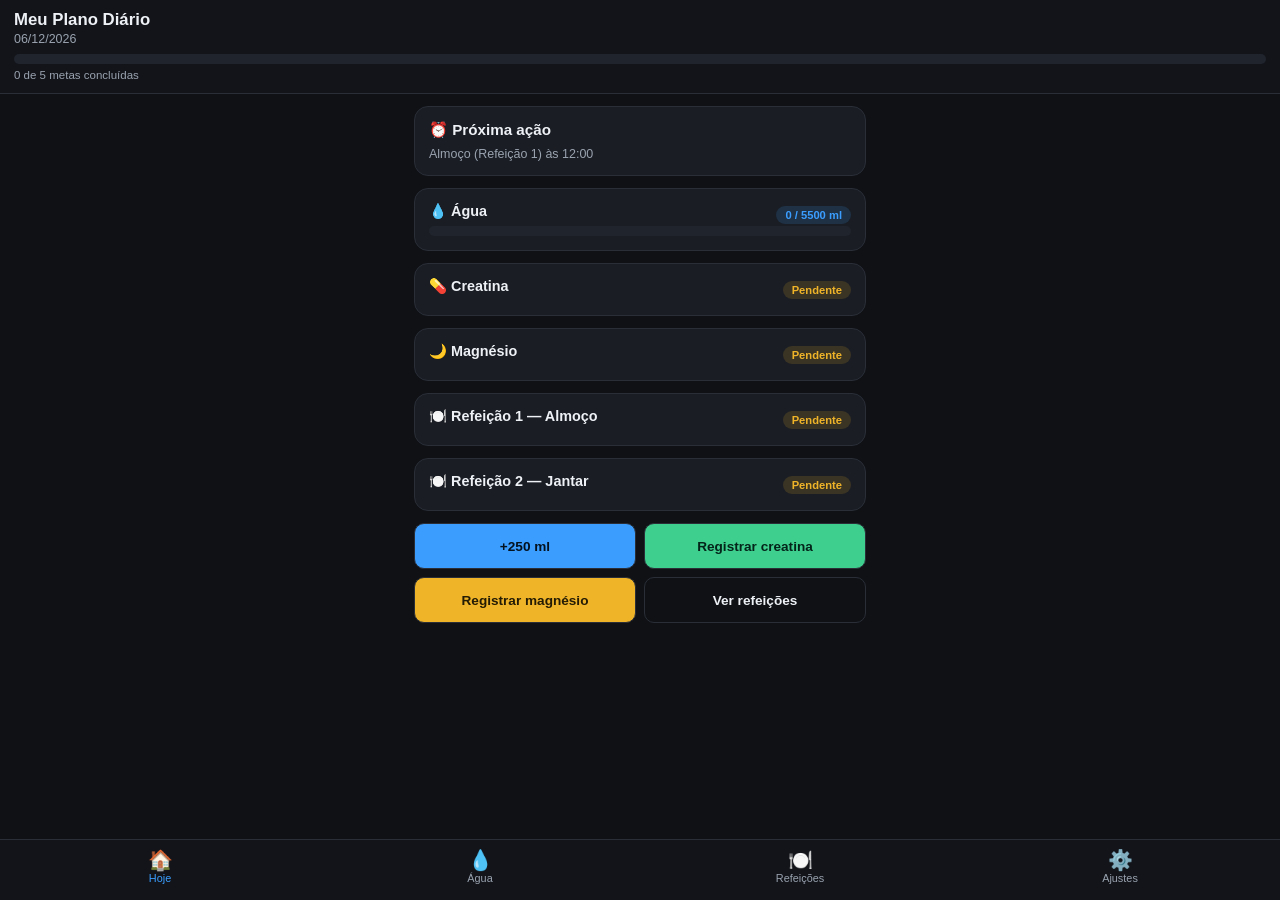
==== index.html @ 0370a701 "Rename file (1).html to index.html" ====
<!DOCTYPE html>
<html lang="pt-BR">
<head>
<meta charset="UTF-8">
<meta name="viewport" content="width=device-width, initial-scale=1.0, maximum-scale=1.0, user-scalable=no">
<title>Meu Plano Diário</title>
<style>
  :root{
    --bg:#0f1115;
    --card:#1a1d24;
    --card2:#20242c;
    --text:#eef1f5;
    --muted:#9aa3af;
    --blue:#3b9eff;
    --green:#3ecf8e;
    --yellow:#f0b429;
    --red:#ef5350;
    --border:#2a2e37;
    --radius:14px;
  }
  *{box-sizing:border-box;}
  html,body{margin:0;padding:0;}
  body{
    background:var(--bg);
    color:var(--text);
    font-family:-apple-system,BlinkMacSystemFont,"Segoe UI",Roboto,Helvetica,Arial,sans-serif;
    overflow-x:hidden;
    -webkit-tap-highlight-color:transparent;
    padding-bottom:78px;
  }
  header{
    position:sticky;top:0;z-index:50;
    background:#12141a;
    border-bottom:1px solid var(--border);
    padding:10px 14px 12px;
  }
  header h1{font-size:1.05rem;margin:0 0 2px;}
  header .sub{font-size:.78rem;color:var(--muted);display:flex;justify-content:space-between;margin-bottom:8px;}
  .progress-wrap{background:var(--card2);border-radius:20px;height:10px;overflow:hidden;}
  .progress-bar{height:100%;background:linear-gradient(90deg,var(--blue),var(--green));width:0%;transition:width .3s ease;}
  header .progress-text{font-size:.72rem;color:var(--muted);margin-top:5px;}

  main{padding:12px 14px 10px;max-width:480px;margin:0 auto;}
  .view{display:none;animation:fadeIn .25s ease;}
  .view.active{display:block;}
  @keyframes fadeIn{from{opacity:0;transform:translateY(4px);}to{opacity:1;transform:translateY(0);}}

  .card{
    background:var(--card);
    border:1px solid var(--border);
    border-radius:var(--radius);
    padding:14px;
    margin-bottom:12px;
  }
  .card h2{margin:0 0 8px;font-size:.95rem;}
  .card h3{margin:0 0 6px;font-size:.9rem;}
  .row{display:flex;align-items:center;justify-content:space-between;gap:8px;}
  .muted{color:var(--muted);font-size:.78rem;}
  .badge{
    font-size:.7rem;padding:3px 9px;border-radius:20px;font-weight:600;white-space:nowrap;
  }
  .badge.pending{background:rgba(240,180,41,.15);color:var(--yellow);}
  .badge.done{background:rgba(62,207,142,.15);color:var(--green);}
  .badge.blue{background:rgba(59,158,255,.15);color:var(--blue);}

  button{
    font-family:inherit;
    border:none;
    cursor:pointer;
    color:var(--text);
  }
  .btn{
    background:var(--card2);
    border:1px solid var(--border);
    border-radius:10px;
    padding:12px 10px;
    font-size:.85rem;
    min-height:46px;
    font-weight:600;
    transition:transform .1s ease, background .15s ease;
  }
  .btn:active{transform:scale(.96);}
  .btn.primary{background:var(--blue);color:#04121f;}
  .btn.green{background:var(--green);color:#04241a;}
  .btn.yellow{background:var(--yellow);color:#241c04;}
  .btn.red{background:var(--red);color:#240404;}
  .btn.ghost{background:transparent;border:1px solid var(--border);}
  .btn.block{width:100%;}
  .grid2{display:grid;grid-template-columns:1fr 1fr;gap:8px;}
  .grid4{display:grid;grid-template-columns:1fr 1fr;gap:8px;}

  .shortcuts{display:grid;grid-template-columns:1fr 1fr;gap:8px;margin-top:6px;}

  .water-visual{
    display:flex;flex-direction:column;align-items:center;margin:6px 0 14px;
  }
  .ring{
    width:150px;height:150px;border-radius:50%;
    background:conic-gradient(var(--blue) 0deg, var(--card2) 0deg);
    display:flex;align-items:center;justify-content:center;
    position:relative;transition:background 0.3s;
  }
  .ring::before{
    content:"";position:absolute;width:118px;height:118px;border-radius:50%;background:var(--card);
  }
  .ring-text{position:relative;text-align:center;z-index:2;}
  .ring-text .big{font-size:1.3rem;font-weight:700;}
  .ring-text .small{font-size:.72rem;color:var(--muted);}

  .hist-item{
    display:flex;justify-content:space-between;padding:8px 0;border-bottom:1px solid var(--border);font-size:.85rem;
  }
  .hist-item:last-child{border-bottom:none;}

  input[type=number], input[type=time]{
    background:var(--card2);
    border:1px solid var(--border);
    color:var(--text);
    border-radius:8px;
    padding:9px 10px;
    font-size:.9rem;
    width:100%;
  }
  label.field{display:block;font-size:.78rem;color:var(--muted);margin:10px 0 4px;}
  .switch{
    position:relative;width:46px;height:26px;background:var(--card2);border-radius:20px;border:1px solid var(--border);flex-shrink:0;
  }
  .switch input{opacity:0;width:100%;height:100%;position:absolute;margin:0;cursor:pointer;}
  .switch .knob{
    position:absolute;top:2px;left:2px;width:20px;height:20px;border-radius:50%;background:var(--muted);transition:.2s;
  }
  .switch input:checked + .knob{transform:translateX(20px);background:var(--green);}

  details.meal{border-top:1px solid var(--border);padding-top:10px;margin-top:10px;}
  details.meal summary{list-style:none;cursor:pointer;font-weight:600;font-size:.85rem;}
  details.meal summary::-webkit-details-marker{display:none;}
  .opt{
    background:var(--card2);border:1px solid var(--border);border-radius:10px;padding:10px;margin-top:8px;font-size:.8rem;
  }
  .opt ul{margin:6px 0 0;padding-left:18px;}
  .opt li{margin-bottom:3px;}
  .opt-tabs{display:flex;gap:8px;margin-top:8px;}
  .opt-tab{
    flex:1;text-align:center;padding:8px;border-radius:8px;background:var(--card2);border:1px solid var(--border);font-size:.8rem;font-weight:600;
  }
  .opt-tab.active{background:var(--blue);color:#04121f;border-color:var(--blue);}

  nav.bottom{
    position:fixed;bottom:0;left:0;right:0;
    background:#12141a;border-top:1px solid var(--border);
    display:flex;z-index:60;
    padding-bottom:env(safe-area-inset-bottom);
  }
  nav.bottom button{
    flex:1;background:none;display:flex;flex-direction:column;align-items:center;
    gap:2px;padding:10px 0 8px;font-size:.68rem;color:var(--muted);min-height:60px;
  }
  nav.bottom button.active{color:var(--blue);}
  nav.bottom .ic{font-size:1.25rem;line-height:1;}

  .modal-overlay{
    position:fixed;inset:0;background:rgba(0,0,0,.6);display:none;align-items:center;justify-content:center;z-index:100;padding:20px;
  }
  .modal-overlay.show{display:flex;}
  .modal{
    background:var(--card);border:1px solid var(--border);border-radius:14px;padding:18px;width:100%;max-width:340px;
  }
  .modal h3{margin-top:0;}
  .modal .actions{display:flex;gap:8px;margin-top:14px;}
  .modal .actions button{flex:1;}

  .toast{
    position:fixed;bottom:88px;left:14px;right:14px;
    background:var(--green);color:#04241a;
    padding:12px 14px;border-radius:10px;font-size:.85rem;font-weight:600;
    z-index:200;transform:translateY(20px);opacity:0;transition:.25s ease;
    pointer-events:none;
  }
  .toast.show{transform:translateY(0);opacity:1;}
  .toast.alert{background:var(--yellow);color:#241c04;}

  .footnote{font-size:.7rem;color:var(--muted);margin-top:10px;line-height:1.4;}
  .meta-grid{display:grid;grid-template-columns:1fr 1fr;gap:8px;font-size:.8rem;}
  .meta-box{background:var(--card2);border-radius:10px;padding:8px;text-align:center;}
  .meta-box .v{font-weight:700;font-size:1rem;}
  .meta-box .l{color:var(--muted);font-size:.68rem;}

  .status-line{display:flex;align-items:center;gap:6px;font-size:.78rem;color:var(--muted);margin-top:4px;}
  .dot{width:8px;height:8px;border-radius:50%;background:var(--muted);}
  .dot.ok{background:var(--green);}
  .dot.no{background:var(--red);}
  .dot.warn{background:var(--yellow);}
</style>
</head>
<body>

<header>
  <h1>Meu Plano Diário</h1>
  <div class="sub"><span id="dateLabel">--/--/----</span><span id="miniStatus"></span></div>
  <div class="progress-wrap"><div class="progress-bar" id="dayProgressBar"></div></div>
  <div class="progress-text" id="dayProgressText">0 de 5 metas concluídas</div>
</header>

<main>

  <!-- HOJE -->
  <section class="view active" id="view-hoje">
    <div class="card">
      <h2>⏰ Próxima ação</h2>
      <div id="nextAction" class="muted">Calculando...</div>
    </div>

    <div class="card">
      <div class="row"><h3>💧 Água</h3><span class="badge blue" id="hojeWaterBadge">0 / 5500 ml</span></div>
      <div class="progress-wrap"><div class="progress-bar" id="hojeWaterBar" style="background:var(--blue);"></div></div>
    </div>

    <div class="card">
      <div class="row"><h3>💊 Creatina</h3><span class="badge pending" id="hojeCreatinaBadge">Pendente</span></div>
    </div>

    <div class="card">
      <div class="row"><h3>🌙 Magnésio</h3><span class="badge pending" id="hojeMagnesioBadge">Pendente</span></div>
    </div>

    <div class="card">
      <div class="row"><h3>🍽️ Refeição 1 — Almoço</h3><span class="badge pending" id="hojeR1Badge">Pendente</span></div>
    </div>
    <div class="card">
      <div class="row"><h3>🍽️ Refeição 2 — Jantar</h3><span class="badge pending" id="hojeR2Badge">Pendente</span></div>
    </div>

    <div class="shortcuts">
      <button class="btn primary" onclick="addWater(250);toast('+250 ml registrado')">+250 ml</button>
      <button class="btn green" onclick="markCreatina()">Registrar creatina</button>
      <button class="btn yellow" onclick="markMagnesio()">Registrar magnésio</button>
      <button class="btn ghost" onclick="goTo('refeicoes')">Ver refeições</button>
    </div>
  </section>

  <!-- AGUA -->
  <section class="view" id="view-agua">
    <div class="card">
      <h2>💧 Hidratação</h2>
      <p class="muted" style="margin:2px 0 10px;">Meta configurada: 5 a 6 litros por dia</p>
      <div class="water-visual">
        <div class="ring" id="waterRing">
          <div class="ring-text">
            <div class="big" id="waterBig">0 ml</div>
            <div class="small" id="waterSmall">de 5500 ml</div>
          </div>
        </div>
      </div>
      <div class="meta-grid">
        <div class="meta-box"><div class="v" id="waterConsumed">0 L</div><div class="l">Consumido</div></div>
        <div class="meta-box"><div class="v" id="waterGoal">5,5 L</div><div class="l">Meta</div></div>
        <div class="meta-box"><div class="v" id="waterLeft">5,5 L</div><div class="l">Restante</div></div>
        <div class="meta-box"><div class="v" id="waterPct">0%</div><div class="l">Concluído</div></div>
      </div>
      <div id="waterMsg" class="footnote" style="color:var(--green);display:none;">🎉 Meta diária atingida! Continue se hidratando com equilíbrio, sem necessidade de exceder a meta.</div>
    </div>

    <div class="card">
      <h3>Adicionar</h3>
      <div class="grid4">
        <button class="btn primary" onclick="addWater(250)">+250 ml</button>
        <button class="btn primary" onclick="addWater(500)">+500 ml</button>
        <button class="btn primary" onclick="addWater(750)">+750 ml</button>
        <button class="btn ghost" onclick="openCustomWater()">Personalizado</button>
      </div>
      <button class="btn ghost block" style="margin-top:8px;" onclick="undoWater()">↩️ Desfazer último registro</button>
    </div>

    <div class="card">
      <div class="row"><h3>Histórico de hoje</h3><button class="btn red" style="padding:8px 10px;font-size:.75rem;" onclick="clearWaterHistory()">Apagar histórico</button></div>
      <div id="waterHistory"><p class="muted">Nenhum registro ainda.</p></div>
    </div>

    <div class="card">
      <h3>🔔 Lembretes de água</h3>
      <div class="row" style="margin-bottom:10px;">
        <span>Ativar lembretes</span>
        <label class="switch"><input type="checkbox" id="waterRemindEnabled"><span class="knob"></span></label>
      </div>
      <label class="field">Intervalo (minutos)</label>
      <input type="number" id="waterInterval" min="10" max="240" value="60">
      <div class="grid2">
        <div><label class="field">Início</label><input type="time" id="waterStart" value="05:00"></div>
        <div><label class="field">Término</label><input type="time" id="waterEnd" value="22:00"></div>
      </div>
      <button class="btn ghost block" style="margin-top:10px;" onclick="saveSettings();toast('Configurações salvas')">Salvar</button>
      <p class="muted" style="margin-top:10px;font-size:.75rem;">Lembretes funcionam apenas enquanto o app estiver aberto no navegador. Fechar o app pode interromper os avisos.</p>
      <div id="notifStatusLine" class="status-line"><span class="dot" id="notifDot"></span><span id="notifText">Verificando suporte...</span></div>
      <button class="btn primary block" style="margin-top:8px;" onclick="requestNotifPermission()">Ativar notificações do navegador</button>
    </div>

    <p class="footnote">A necessidade de água varia conforme clima, saúde, alimentação e orientação profissional. Ajuste a meta se necessário.</p>
  </section>

  <!-- REFEICOES -->
  <section class="view" id="view-refeicoes">
    <div class="card">
      <h2>🎯 Metas diárias</h2>
      <div class="meta-grid">
        <div class="meta-box"><div class="v">2300</div><div class="l">kcal</div></div>
        <div class="meta-box"><div class="v">190 g</div><div class="l">Proteína</div></div>
        <div class="meta-box"><div class="v">80 g</div><div class="l">Gordura</div></div>
        <div class="meta-box"><div class="v">205 g</div><div class="l">Carboidrato</div></div>
      </div>
    </div>

    <div class="card">
      <div class="row"><h2 style="margin:0;">🍽️ Refeição 1 — Almoço</h2><span class="badge pending" id="r1Badge">Pendente</span></div>
      <p class="muted" style="margin:4px 0 0;">Horário recomendado: 12:00</p>
      <div class="opt-tabs">
        <div class="opt-tab" id="r1TabA" onclick="setMealOption('r1','A')">Opção A</div>
        <div class="opt-tab" id="r1TabB" onclick="setMealOption('r1','B')">Opção B</div>
      </div>
      <div class="opt" id="r1OptA">
        <strong>Cortes magros</strong>
        <ul>
          <li>300 g de lombo suíno grelhado ou patinho moído</li>
          <li>250 g de arroz branco cozido</li>
          <li>150 g de feijão</li>
          <li>300 g de vegetais fibrosos: brócolis, cenoura ou abobrinha</li>
          <li>1 colher de sopa de azeite</li>
        </ul>
      </div>
      <div class="opt" id="r1OptB" style="display:none;">
        <strong>Cortes de churrasco</strong>
        <ul>
          <li>250 g de contrafilé ou ponta de peito</li>
          <li>Remover a gordura visível no prato</li>
          <li>100 g de arroz branco</li>
          <li>Salada de folhas verdes à vontade, temperada com vinagre ou limão</li>
        </ul>
      </div>
      <button class="btn green block" style="margin-top:10px;" id="r1Btn" onclick="toggleMeal('r1')">Marcar como realizada</button>
      <div class="muted" id="r1Time" style="margin-top:6px;"></div>
    </div>

    <div class="card">
      <div class="row"><h2 style="margin:0;">🍽️ Refeição 2 — Jantar</h2><span class="badge pending" id="r2Badge">Pendente</span></div>
      <p class="muted" style="margin:4px 0 0;">Horário recomendado: 19:30</p>
      <div class="opt-tabs">
        <div class="opt-tab" id="r2TabA" onclick="setMealOption('r2','A')">Opção A</div>
        <div class="opt-tab" id="r2TabB" onclick="setMealOption('r2','B')">Opção B</div>
      </div>
      <div class="opt" id="r2OptA">
        <strong>Foco em volume</strong>
        <ul>
          <li>250 g de peito de frango desfiado ou coxão mole</li>
          <li>300 g de batata inglesa assada ou purê</li>
          <li>Salada completa</li>
          <li>1 fruta cítrica: laranja ou abacaxi</li>
        </ul>
      </div>
      <div class="opt" id="r2OptB" style="display:none;">
        <strong>Ovos e pão</strong>
        <ul>
          <li>Omelete com 4 ovos inteiros e 4 claras</li>
          <li>Recheio de espinafre e tomate</li>
          <li>3 fatias de pão de forma integral</li>
          <li>1 porção de mamão</li>
        </ul>
      </div>
      <button class="btn green block" style="margin-top:10px;" id="r2Btn" onclick="toggleMeal('r2')">Marcar como realizada</button>
      <div class="muted" id="r2Time" style="margin-top:6px;"></div>
    </div>

    <div class="card">
      <h2>💊 Suplementação</h2>
      <div class="row" style="margin-bottom:8px;">
        <div><strong>Creatina monohidratada</strong><div class="muted">5 g todos os dias, misturada em água</div></div>
      </div>
      <div class="row">
        <span class="badge pending" id="creatinaBadge2">Pendente</span>
        <button class="btn green" style="padding:9px 12px;" onclick="markCreatina()">Marcar</button>
      </div>
      <div class="muted" id="creatinaTime2" style="margin-top:4px;"></div>
      <hr style="border-color:var(--border);margin:14px 0;">
      <div class="row" style="margin-bottom:8px;">
        <div><strong>Magnésio</strong><div class="muted">Dose habitual antes de dormir</div></div>
      </div>
      <div class="row">
        <span class="badge pending" id="magnesioBadge2">Pendente</span>
        <button class="btn yellow" style="padding:9px 12px;" onclick="markMagnesio()">Marcar</button>
      </div>
      <div class="muted" id="magnesioTime2" style="margin-top:4px;"></div>
    </div>
  </section>

  <!-- AJUSTES -->
  <section class="view" id="view-ajustes">
    <div class="card">
      <h2>⚙️ Metas e horários</h2>
      <label class="field">Meta diária de água (ml)</label>
      <input type="number" id="cfgWaterGoal" value="5500" step="50">

      <label class="field">Intervalo lembretes de água (min)</label>
      <input type="number" id="cfgWaterInterval" value="60">

      <div class="grid2">
        <div><label class="field">Início lembretes</label><input type="time" id="cfgWaterStart" value="05:00"></div>
        <div><label class="field">Término lembretes</label><input type="time" id="cfgWaterEnd" value="22:00"></div>
      </div>

      <label class="field">Horário da creatina</label>
      <input type="time" id="cfgCreatinaTime" value="12:00">

      <label class="field">Horário do magnésio</label>
      <input type="time" id="cfgMagnesioTime" value="21:30">
    </div>

    <div class="card">
      <h2>🔔 Ativar lembretes</h2>
      <div class="row" style="margin-bottom:10px;"><span>Água</span><label class="switch"><input type="checkbox" id="cfgWaterEnabled"><span class="knob"></span></label></div>
      <div class="row" style="margin-bottom:10px;"><span>Creatina</span><label class="switch"><input type="checkbox" id="cfgCreatinaEnabled"><span class="knob"></span></label></div>
      <div class="row"><span>Magnésio</span><label class="switch"><input type="checkbox" id="cfgMagnesioEnabled"><span class="knob"></span></label></div>
      <button class="btn primary block" style="margin-top:12px;" onclick="saveSettings();toast('Configurações salvas')">Salvar configurações</button>
    </div>

    <div class="card">
      <h2>🔔 Notificações do navegador</h2>
      <div class="status-line"><span class="dot" id="notifDot2"></span><span id="notifText2">Verificando suporte...</span></div>
      <button class="btn primary block" style="margin-top:10px;" onclick="requestNotifPermission()">Solicitar permissão</button>
    </div>

    <div class="card">
      <h2>🧹 Dados</h2>
      <button class="btn red block" onclick="clearDayData()">Limpar dados do dia</button>
      <button class="btn ghost block" style="margin-top:8px;" onclick="restoreDefaults()">Restaurar configurações padrão</button>
    </div>

    <div class="card">
      <h2>ℹ️ Como os lembretes funcionam</h2>
      <p class="muted" style="font-size:.78rem;line-height:1.5;">
        Os lembretes são verificados enquanto este app está aberto na tela do navegador. Eles usam alertas visuais dentro do app e, se você permitir, notificações do sistema.
        Navegadores móveis costumam pausar ou impedir esse funcionamento quando o app está em segundo plano, a tela está bloqueada ou o navegador é fechado. Não há garantia de lembretes com o app fechado — trate-os como um apoio, não como única fonte de aviso.
      </p>
    </div>
  </section>

</main>

<nav class="bottom">
  <button class="active" data-view="hoje" onclick="goTo('hoje')"><span class="ic">🏠</span>Hoje</button>
  <button data-view="agua" onclick="goTo('agua')"><span class="ic">💧</span>Água</button>
  <button data-view="refeicoes" onclick="goTo('refeicoes')"><span class="ic">🍽️</span>Refeições</button>
  <button data-view="ajustes" onclick="goTo('ajustes')"><span class="ic">⚙️</span>Ajustes</button>
</nav>

<div class="modal-overlay" id="customWaterModal">
  <div class="modal">
    <h3>Quantidade personalizada</h3>
    <label class="field">Quantidade em ml</label>
    <input type="number" id="customWaterInput" min="1" placeholder="Ex: 300">
    <div class="actions">
      <button class="btn ghost" onclick="closeModal('customWaterModal')">Cancelar</button>
      <button class="btn primary" onclick="confirmCustomWater()">Adicionar</button>
    </div>
  </div>
</div>

<div class="toast" id="toast"></div>

<script>
/* ===================== ESTADO ===================== */
const DEFAULT_SETTINGS = {
  waterGoal: 5500,
  waterInterval: 60,
  waterStart: "05:00",
  waterEnd: "22:00",
  waterEnabled: false,
  creatinaTime: "12:00",
  creatinaEnabled: false,
  magnesioTime: "21:30",
  magnesioEnabled: false
};

let settings = loadJSON('settings', DEFAULT_SETTINGS);
let data = loadJSON('dailyData', freshDailyData());
let notifSentToday = loadJSON('notifSent', {});

function freshDailyData(){
  return {
    date: todayStr(),
    water: 0,
    waterHistory: [],
    creatina: {done:false, time:null},
    magnesio: {done:false, time:null},
    r1: {option:'A', done:false, time:null},
    r2: {option:'A', done:false, time:null}
  };
}

function loadJSON(key, fallback){
  try{
    const raw = localStorage.getItem(key);
    if(!raw) return JSON.parse(JSON.stringify(fallback));
    return Object.assign(JSON.parse(JSON.stringify(fallback)), JSON.parse(raw));
  }catch(e){ return JSON.parse(JSON.stringify(fallback)); }
}
function save(key, obj){ localStorage.setItem(key, JSON.stringify(obj)); }
function saveAll(){ save('dailyData', data); save('settings', settings); save('notifSent', notifSentToday); }

function todayStr(){
  const d = new Date();
  return d.getFullYear()+"-"+pad(d.getMonth()+1)+"-"+pad(d.getDate());
}
function pad(n){ return n.toString().padStart(2,'0'); }
function formatDateBR(d){ return pad(d.getDate())+"/"+pad(d.getMonth()+1)+"/"+d.getFullYear(); }
function formatTimeBR(d){ return pad(d.getHours())+":"+pad(d.getMinutes()); }

/* checa mudança de dia */
function checkDayChange(){
  if(data.date !== todayStr()){
    data = freshDailyData();
    notifSentToday = {};
    saveAll();
  }
}
checkDayChange();

/* ===================== NAVEGAÇÃO ===================== */
function goTo(view){
  document.querySelectorAll('.view').forEach(v=>v.classList.remove('active'));
  document.getElementById('view-'+view).classList.add('active');
  document.querySelectorAll('nav.bottom button').forEach(b=>{
    b.classList.toggle('active', b.dataset.view===view);
  });
  window.scrollTo(0,0);
}

/* ===================== TOAST ===================== */
let toastTimer;
function toast(msg, isAlert){
  const t = document.getElementById('toast');
  t.textContent = msg;
  t.classList.toggle('alert', !!isAlert);
  t.classList.add('show');
  clearTimeout(toastTimer);
  toastTimer = setTimeout(()=>t.classList.remove('show'), 3200);
}

/* ===================== ÁGUA ===================== */
function addWater(ml){
  checkDayChange();
  data.water += ml;
  data.waterHistory.push({time: formatTimeBR(new Date()), amount: ml});
  saveAll();
  renderAll();
  if(data.water >= settings.waterGoal && (data.water - ml) < settings.waterGoal){
    toast('🎉 Meta diária de água atingida!');
  }
}
function undoWater(){
  if(data.waterHistory.length===0){ toast('Nenhum registro para desfazer', true); return; }
  const last = data.waterHistory.pop();
  data.water = Math.max(0, data.water - last.amount);
  saveAll();
  renderAll();
  toast('Último registro desfeito');
}
function clearWaterHistory(){
  if(!confirm('Apagar todo o histórico de água de hoje? A quantidade total também será zerada.')) return;
  data.water = 0;
  data.waterHistory = [];
  saveAll();
  renderAll();
  toast('Histórico de água apagado');
}
function openCustomWater(){
  document.getElementById('customWaterInput').value='';
  document.getElementById('customWaterModal').classList.add('show');
}
function closeModal(id){ document.getElementById(id).classList.remove('show'); }
function confirmCustomWater(){
  const v = parseInt(document.getElementById('customWaterInput').value);
  if(!v || v<=0){ toast('Informe uma quantidade válida', true); return; }
  addWater(v);
  closeModal('customWaterModal');
  toast(`+${v} ml registrado`);
}

/* ===================== SUPLEMENTOS ===================== */
function markCreatina(){
  checkDayChange();
  data.creatina.done = !data.creatina.done;
  data.creatina.time = data.creatina.done ? formatTimeBR(new Date()) : null;
  saveAll(); renderAll();
  toast(data.creatina.done ? 'Creatina registrada ✅' : 'Creatina desmarcada');
}
function markMagnesio(){
  checkDayChange();
  data.magnesio.done = !data.magnesio.done;
  data.magnesio.time = data.magnesio.done ? formatTimeBR(new Date()) : null;
  saveAll(); renderAll();
  toast(data.magnesio.done ? 'Magnésio registrado ✅' : 'Magnésio desmarcado');
}

/* ===================== REFEIÇÕES ===================== */
function setMealOption(key, opt){
  data[key].option = opt;
  saveAll(); renderAll();
}
function toggleMeal(key){
  data[key].done = !data[key].done;
  data[key].time = data[key].done ? formatTimeBR(new Date()) : null;
  saveAll(); renderAll();
  toast(data[key].done ? 'Refeição marcada como realizada' : 'Marcação desfeita');
}

/* ===================== RENDER ===================== */
function renderAll(){
  checkDayChange();
  const now = new Date();
  document.getElementById('dateLabel').textContent = formatDateBR(now);

  // progresso do dia
  let goals = 0, total = 5;
  if(data.water >= settings.waterGoal) goals++;
  if(data.creatina.done) goals++;
  if(data.magnesio.done) goals++;
  if(data.r1.done) goals++;
  if(data.r2.done) goals++;
  document.getElementById('dayProgressBar').style.width = (goals/total*100)+'%';
  document.getElementById('dayProgressText').textContent = `${goals} de ${total} metas concluídas`;

  // AGUA
  const pct = Math.min(100, Math.round((data.water/settings.waterGoal)*100));
  document.getElementById('waterRing').style.background = `conic-gradient(var(--blue) ${pct*3.6}deg, var(--card2) 0deg)`;
  document.getElementById('waterBig').textContent = data.water+' ml';
  document.getElementById('waterSmall').textContent = 'de '+settings.waterGoal+' ml';
  document.getElementById('waterConsumed').textContent = (data.water/1000).toLocaleString('pt-BR',{minimumFractionDigits:1,maximumFractionDigits:1})+' L';
  document.getElementById('waterGoal').textContent = (settings.waterGoal/1000).toLocaleString('pt-BR',{minimumFractionDigits:1,maximumFractionDigits:1})+' L';
  const left = Math.max(0, settings.waterGoal-data.water);
  document.getElementById('waterLeft').textContent = (left/1000).toLocaleString('pt-BR',{minimumFractionDigits:1,maximumFractionDigits:1})+' L';
  document.getElementById('waterPct').textContent = pct+'%';
  document.getElementById('waterMsg').style.display = data.water>=settings.waterGoal ? 'block':'none';

  document.getElementById('hojeWaterBadge').textContent = data.water+' / '+settings.waterGoal+' ml';
  document.getElementById('hojeWaterBar').style.width = pct+'%';

  // historico
  const histEl = document.getElementById('waterHistory');
  if(data.waterHistory.length===0){
    histEl.innerHTML = '<p class="muted">Nenhum registro ainda.</p>';
  } else {
    histEl.innerHTML = data.waterHistory.slice().reverse().map(h=>
      `<div class="hist-item"><span>${h.time}</span><span>+${h.amount} ml</span></div>`
    ).join('');
  }

  // creatina/magnesio badges
  setBadge('hojeCreatinaBadge', data.creatina.done, 'Tomada', 'Pendente');
  setBadge('creatinaBadge2', data.creatina.done, 'Tomada', 'Pendente');
  document.getElementById('creatinaTime2').textContent = data.creatina.done ? 'Registrada às '+data.creatina.time : '';

  setBadge('hojeMagnesioBadge', data.magnesio.done, 'Tomado', 'Pendente');
  setBadge('magnesioBadge2', data.magnesio.done, 'Tomado', 'Pendente');
  document.getElementById('magnesioTime2').textContent = data.magnesio.done ? 'Registrado às '+data.magnesio.time : '';

  // refeicoes
  setBadge('hojeR1Badge', data.r1.done, 'Realizada', 'Pendente');
  setBadge('r1Badge', data.r1.done, 'Realizada', 'Pendente');
  document.getElementById('r1Btn').textContent = data.r1.done ? 'Desfazer marcação' : 'Marcar como realizada';
  document.getElementById('r1Time').textContent = data.r1.done ? 'Concluída às '+data.r1.time : '';
  document.getElementById('r1TabA').classList.toggle('active', data.r1.option==='A');
  document.getElementById('r1TabB').classList.toggle('active', data.r1.option==='B');
  document.getElementById('r1OptA').style.display = data.r1.option==='A' ? 'block':'none';
  document.getElementById('r1OptB').style.display = data.r1.option==='B' ? 'block':'none';

  setBadge('hojeR2Badge', data.r2.done, 'Realizada', 'Pendente');
  setBadge('r2Badge', data.r2.done, 'Realizada', 'Pendente');
  document.getElementById('r2Btn').textContent = data.r2.done ? 'Desfazer marcação' : 'Marcar como realizada';
  document.getElementById('r2Time').textContent = data.r2.done ? 'Concluída às '+data.r2.time : '';
  document.getElementById('r2TabA').classList.toggle('active', data.r2.option==='A');
  document.getElementById('r2TabB').classList.toggle('active', data.r2.option==='B');
  document.getElementById('r2OptA').style.display = data.r2.option==='A' ? 'block':'none';
  document.getElementById('r2OptB').style.display = data.r2.option==='B' ? 'block':'none';

  // proxima acao
  document.getElementById('nextAction').textContent = computeNextAction();

  // form ajustes/agua
  document.getElementById('waterRemindEnabled').checked = settings.waterEnabled;
  document.getElementById('waterInterval').value = settings.waterInterval;
  document.getElementById('waterStart').value = settings.waterStart;
  document.getElementById('waterEnd').value = settings.waterEnd;

  document.getElementById('cfgWaterGoal').value = settings.waterGoal;
  document.getElementById('cfgWaterInterval').value = settings.waterInterval;
  document.getElementById('cfgWaterStart').value = settings.waterStart;
  document.getElementById('cfgWaterEnd').value = settings.waterEnd;
  document.getElementById('cfgCreatinaTime').value = settings.creatinaTime;
  document.getElementById('cfgMagnesioTime').value = settings.magnesioTime;
  document.getElementById('cfgWaterEnabled').checked = settings.waterEnabled;
  document.getElementById('cfgCreatinaEnabled').checked = settings.creatinaEnabled;
  document.getElementById('cfgMagnesioEnabled').checked = settings.magnesioEnabled;

  renderNotifStatus();
}

function setBadge(id, done, doneText, pendingText){
  const el = document.getElementById(id);
  el.textContent = done ? doneText : pendingText;
  el.className = 'badge ' + (done ? 'done' : 'pending');
}

function computeNextAction(){
  const now = new Date();
  const items = [];
  if(!data.r1.done) items.push({t:'12:00', label:'Almoço (Refeição 1) às 12:00'});
  if(!data.creatina.done) items.push({t:settings.creatinaTime, label:'Tomar creatina às '+settings.creatinaTime});
  if(!data.r2.done) items.push({t:'19:30', label:'Jantar (Refeição 2) às 19:30'});
  if(!data.magnesio.done) items.push({t:settings.magnesioTime, label:'Tomar magnésio às '+settings.magnesioTime});
  if(items.length===0) return '✅ Todas as metas principais concluídas por hoje!';
  const nowMin = now.getHours()*60+now.getMinutes();
  items.forEach(i=>{
    const [h,m] = i.t.split(':').map(Number);
    i.diff = (h*60+m) - nowMin;
  });
  items.sort((a,b)=> Math.abs(a.diff) - Math.abs(b.diff));
  const future = items.filter(i=>i.diff>=0).sort((a,b)=>a.diff-b.diff);
  return future.length ? future[0].label : items.sort((a,b)=>a.diff-b.diff)[0].label;
}

/* ===================== AJUSTES ===================== */
function saveSettings(){
  settings.waterEnabled = document.getElementById('waterRemindEnabled').checked;
  settings.waterInterval = parseInt(document.getElementById('waterInterval').value)||60;
  settings.waterStart = document.getElementById('waterStart').value || "05:00";
  settings.waterEnd = document.getElementById('waterEnd').value || "22:00";

  settings.waterGoal = parseInt(document.getElementById('cfgWaterGoal').value)||5500;
  settings.creatinaTime = document.getElementById('cfgCreatinaTime').value || "12:00";
  settings.magnesioTime = document.getElementById('cfgMagnesioTime').value || "21:30";
  settings.waterEnabled = document.getElementById('cfgWaterEnabled').checked;
  settings.creatinaEnabled = document.getElementById('cfgCreatinaEnabled').checked;
  settings.magnesioEnabled = document.getElementById('cfgMagnesioEnabled').checked;

  saveAll();
  renderAll();
}

function clearDayData(){
  if(!confirm('Isso vai apagar os registros de hoje (água, creatina, magnésio e refeições). Continuar?')) return;
  data = freshDailyData();
  notifSentToday = {};
  saveAll();
  renderAll();
  toast('Dados do dia limpos');
}
function restoreDefaults(){
  if(!confirm('Restaurar todas as configurações para os valores padrão?')) return;
  settings = JSON.parse(JSON.stringify(DEFAULT_SETTINGS));
  saveAll();
  renderAll();
  toast('Configurações padrão restauradas');
}

/* ===================== NOTIFICAÇÕES ===================== */
function notifSupported(){ return 'Notification' in window; }
function requestNotifPermission(){
  if(!notifSupported()){ toast('Notificações não são suportadas neste navegador', true); return; }
  Notification.requestPermission().then(()=>{ renderNotifStatus(); toast('Status de permissão atualizado'); });
}
function renderNotifStatus(){
  let dotClass='warn', text='Lembretes ativos apenas dentro do app';
  if(!notifSupported()){
    dotClass='no'; text='Notificações não suportadas neste navegador';
  } else if(Notification.permission==='granted'){
    dotClass='ok'; text='Notificações permitidas';
  } else if(Notification.permission==='denied'){
    dotClass='no'; text='Notificações bloqueadas';
  } else {
    dotClass='warn'; text='Permissão de notificações não concedida ainda';
  }
  document.getElementById('notifDot').className='dot '+dotClass;
  document.getElementById('notifText').textContent=text;
  document.getElementById('notifDot2').className='dot '+dotClass;
  document.getElementById('notifText2').textContent=text;
}

function fireNotification(title, body){
  if(notifSupported() && Notification.permission==='granted'){
    try{ new Notification(title, {body}); }catch(e){}
  }
  toast(body, true);
}

/* ===================== VERIFICAÇÃO PERIÓDICA DE LEMBRETES ===================== */
function timeToMinutes(t){ const [h,m]=t.split(':').map(Number); return h*60+m; }

function checkReminders(){
  checkDayChange();
  const now = new Date();
  const nowMin = now.getHours()*60+now.getMinutes();
  const key = todayStr()+'_'+now.getHours()+':'+now.getMinutes();

  // agua
  if(settings.waterEnabled){
    const start = timeToMinutes(settings.waterStart);
    const end = timeToMinutes(settings.waterEnd);
    const interval = settings.waterInterval || 60;
    if(nowMin>=start && nowMin<=end){
      if((nowMin-start) % interval === 0){
        const k = 'water_'+key;
        if(!notifSentToday[k]){
          notifSentToday[k]=true;
          fireNotification('Hora da água 💧','Hora de beber água. Registre seu copo no app.');
          save('notifSent', notifSentToday);
        }
      }
    }
  }
  // creatina
  if(settings.creatinaEnabled && !data.creatina.done){
    if(nowMin === timeToMinutes(settings.creatinaTime)){
      const k = 'creatina_'+key;
      if(!notifSentToday[k]){
        notifSentToday[k]=true;
        fireNotification('Creatina 💊','Hora de tomar sua creatina (5 g em água).');
        save('notifSent', notifSentToday);
      }
    }
  }
  // magnesio
  if(settings.magnesioEnabled && !data.magnesio.done){
    if(nowMin === timeToMinutes(settings.magnesioTime)){
      const k = 'magnesio_'+key;
      if(!notifSentToday[k]){
        notifSentToday[k]=true;
        fireNotification('Magnésio 🌙','Hora de tomar magnésio antes de dormir.');
        save('notifSent', notifSentToday);
      }
    }
  }
  renderAll();
}

setInterval(checkReminders, 20000);

/* ===================== INIT ===================== */
renderAll();
renderNotifStatus();
</script>
</body>
</html>
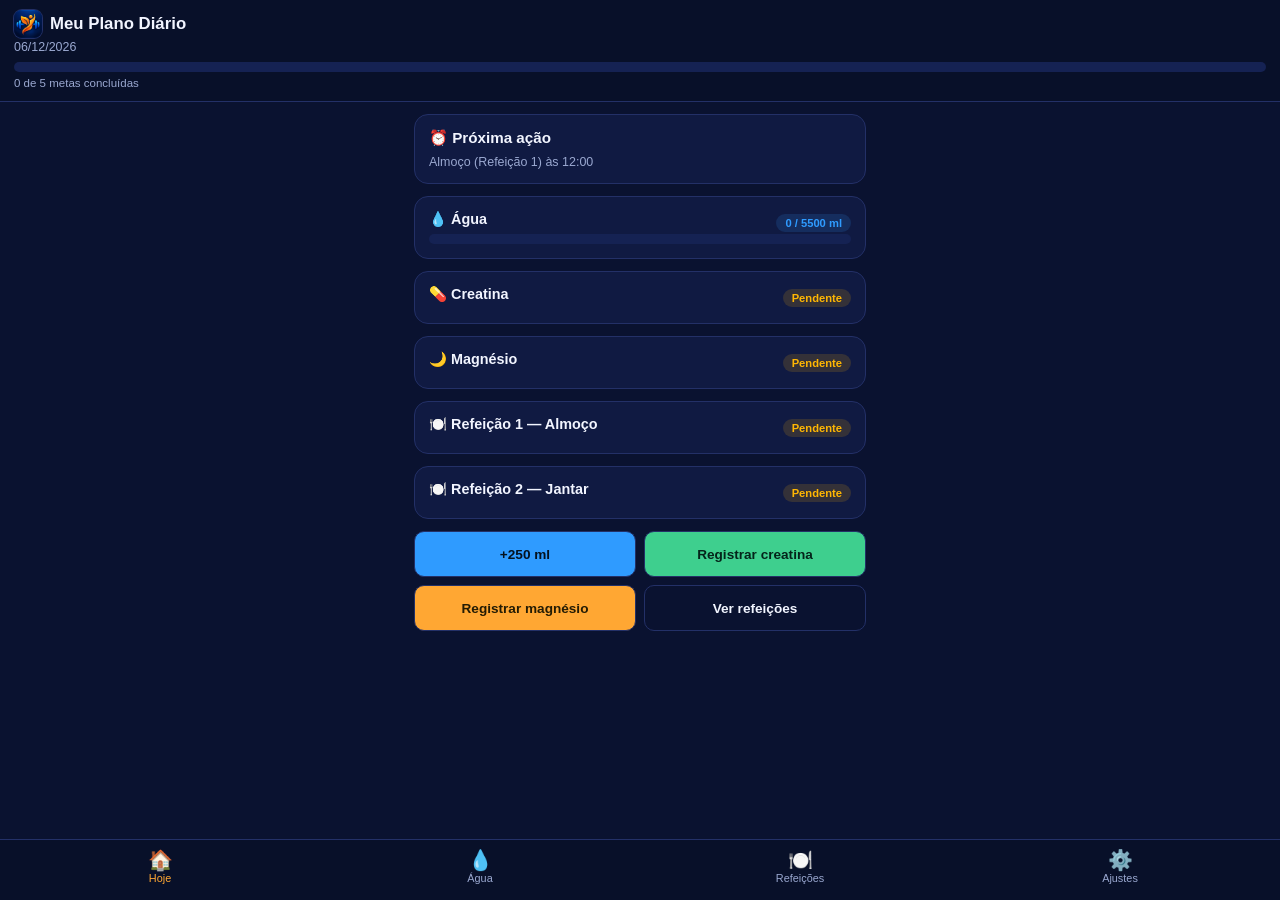
==== commit 8f390240: "Update index.html" ====
--- a/index.html
+++ b/index.html
@@ -6,16 +6,18 @@
 <title>Meu Plano Diário</title>
 <style>
   :root{
-    --bg:#0f1115;
-    --card:#1a1d24;
-    --card2:#20242c;
-    --text:#eef1f5;
-    --muted:#9aa3af;
-    --blue:#3b9eff;
+    --bg:#0a1230;
+    --card:#101a42;
+    --card2:#152253;
+    --text:#f2f5ff;
+    --muted:#9aa8d0;
+    --blue:#2f9bff;
+    --orange:#ffa733;
+    --gold:#ffc857;
     --green:#3ecf8e;
-    --yellow:#f0b429;
+    --yellow:#ffb703;
     --red:#ef5350;
-    --border:#2a2e37;
+    --border:#233067;
     --radius:14px;
   }
   *{box-sizing:border-box;}
@@ -30,14 +32,21 @@
   }
   header{
     position:sticky;top:0;z-index:50;
-    background:#12141a;
+    background:#081029;
     border-bottom:1px solid var(--border);
     padding:10px 14px 12px;
   }
-  header h1{font-size:1.05rem;margin:0 0 2px;}
+  .header-title{
+    display:flex;align-items:center;gap:8px;margin-bottom:2px;
+  }
+  .header-title img{
+    width:28px;height:28px;border-radius:8px;flex-shrink:0;
+    box-shadow:0 0 0 1px var(--border);
+  }
+  header h1{font-size:1.05rem;margin:0;}
   header .sub{font-size:.78rem;color:var(--muted);display:flex;justify-content:space-between;margin-bottom:8px;}
   .progress-wrap{background:var(--card2);border-radius:20px;height:10px;overflow:hidden;}
-  .progress-bar{height:100%;background:linear-gradient(90deg,var(--blue),var(--green));width:0%;transition:width .3s ease;}
+  .progress-bar{height:100%;background:linear-gradient(90deg,var(--orange),var(--gold));width:0%;transition:width .3s ease;}
   header .progress-text{font-size:.72rem;color:var(--muted);margin-top:5px;}
 
   main{padding:12px 14px 10px;max-width:480px;margin:0 auto;}
@@ -59,9 +68,9 @@
   .badge{
     font-size:.7rem;padding:3px 9px;border-radius:20px;font-weight:600;white-space:nowrap;
   }
-  .badge.pending{background:rgba(240,180,41,.15);color:var(--yellow);}
+  .badge.pending{background:rgba(255,183,3,.15);color:var(--yellow);}
   .badge.done{background:rgba(62,207,142,.15);color:var(--green);}
-  .badge.blue{background:rgba(59,158,255,.15);color:var(--blue);}
+  .badge.blue{background:rgba(47,155,255,.15);color:var(--blue);}
 
   button{
     font-family:inherit;
@@ -82,7 +91,7 @@
   .btn:active{transform:scale(.96);}
   .btn.primary{background:var(--blue);color:#04121f;}
   .btn.green{background:var(--green);color:#04241a;}
-  .btn.yellow{background:var(--yellow);color:#241c04;}
+  .btn.yellow{background:var(--orange);color:#241c04;}
   .btn.red{background:var(--red);color:#240404;}
   .btn.ghost{background:transparent;border:1px solid var(--border);}
   .btn.block{width:100%;}
@@ -129,7 +138,7 @@
   .switch .knob{
     position:absolute;top:2px;left:2px;width:20px;height:20px;border-radius:50%;background:var(--muted);transition:.2s;
   }
-  .switch input:checked + .knob{transform:translateX(20px);background:var(--green);}
+  .switch input:checked + .knob{transform:translateX(20px);background:var(--orange);}
 
   details.meal{border-top:1px solid var(--border);padding-top:10px;margin-top:10px;}
   details.meal summary{list-style:none;cursor:pointer;font-weight:600;font-size:.85rem;}
@@ -143,11 +152,11 @@
   .opt-tab{
     flex:1;text-align:center;padding:8px;border-radius:8px;background:var(--card2);border:1px solid var(--border);font-size:.8rem;font-weight:600;
   }
-  .opt-tab.active{background:var(--blue);color:#04121f;border-color:var(--blue);}
+  .opt-tab.active{background:var(--orange);color:#241c04;border-color:var(--orange);}
 
   nav.bottom{
     position:fixed;bottom:0;left:0;right:0;
-    background:#12141a;border-top:1px solid var(--border);
+    background:#081029;border-top:1px solid var(--border);
     display:flex;z-index:60;
     padding-bottom:env(safe-area-inset-bottom);
   }
@@ -155,7 +164,7 @@
     flex:1;background:none;display:flex;flex-direction:column;align-items:center;
     gap:2px;padding:10px 0 8px;font-size:.68rem;color:var(--muted);min-height:60px;
   }
-  nav.bottom button.active{color:var(--blue);}
+  nav.bottom button.active{color:var(--orange);}
   nav.bottom .ic{font-size:1.25rem;line-height:1;}
 
   .modal-overlay{
@@ -171,7 +180,7 @@
 
   .toast{
     position:fixed;bottom:88px;left:14px;right:14px;
-    background:var(--green);color:#04241a;
+    background:var(--orange);color:#241c04;
     padding:12px 14px;border-radius:10px;font-size:.85rem;font-weight:600;
     z-index:200;transform:translateY(20px);opacity:0;transition:.25s ease;
     pointer-events:none;
@@ -182,7 +191,7 @@
   .footnote{font-size:.7rem;color:var(--muted);margin-top:10px;line-height:1.4;}
   .meta-grid{display:grid;grid-template-columns:1fr 1fr;gap:8px;font-size:.8rem;}
   .meta-box{background:var(--card2);border-radius:10px;padding:8px;text-align:center;}
-  .meta-box .v{font-weight:700;font-size:1rem;}
+  .meta-box .v{font-weight:700;font-size:1rem;color:var(--gold);}
   .meta-box .l{color:var(--muted);font-size:.68rem;}
 
   .status-line{display:flex;align-items:center;gap:6px;font-size:.78rem;color:var(--muted);margin-top:4px;}
@@ -195,7 +204,10 @@
 <body>
 
 <header>
-  <h1>Meu Plano Diário</h1>
+  <div class="header-title">
+    <img src="icon.png" alt="Ícone do app" onerror="this.style.display='none'">
+    <h1>Meu Plano Diário</h1>
+  </div>
   <div class="sub"><span id="dateLabel">--/--/----</span><span id="miniStatus"></span></div>
   <div class="progress-wrap"><div class="progress-bar" id="dayProgressBar"></div></div>
   <div class="progress-text" id="dayProgressText">0 de 5 metas concluídas</div>
@@ -617,7 +629,6 @@
   const now = new Date();
   document.getElementById('dateLabel').textContent = formatDateBR(now);
 
-  // progresso do dia
   let goals = 0, total = 5;
   if(data.water >= settings.waterGoal) goals++;
   if(data.creatina.done) goals++;
@@ -627,7 +638,6 @@
   document.getElementById('dayProgressBar').style.width = (goals/total*100)+'%';
   document.getElementById('dayProgressText').textContent = `${goals} de ${total} metas concluídas`;
 
-  // AGUA
   const pct = Math.min(100, Math.round((data.water/settings.waterGoal)*100));
   document.getElementById('waterRing').style.background = `conic-gradient(var(--blue) ${pct*3.6}deg, var(--card2) 0deg)`;
   document.getElementById('waterBig').textContent = data.water+' ml';
@@ -642,7 +652,6 @@
   document.getElementById('hojeWaterBadge').textContent = data.water+' / '+settings.waterGoal+' ml';
   document.getElementById('hojeWaterBar').style.width = pct+'%';
 
-  // historico
   const histEl = document.getElementById('waterHistory');
   if(data.waterHistory.length===0){
     histEl.innerHTML = '<p class="muted">Nenhum registro ainda.</p>';
@@ -652,7 +661,6 @@
     ).join('');
   }
 
-  // creatina/magnesio badges
   setBadge('hojeCreatinaBadge', data.creatina.done, 'Tomada', 'Pendente');
   setBadge('creatinaBadge2', data.creatina.done, 'Tomada', 'Pendente');
   document.getElementById('creatinaTime2').textContent = data.creatina.done ? 'Registrada às '+data.creatina.time : '';
@@ -661,7 +669,6 @@
   setBadge('magnesioBadge2', data.magnesio.done, 'Tomado', 'Pendente');
   document.getElementById('magnesioTime2').textContent = data.magnesio.done ? 'Registrado às '+data.magnesio.time : '';
 
-  // refeicoes
   setBadge('hojeR1Badge', data.r1.done, 'Realizada', 'Pendente');
   setBadge('r1Badge', data.r1.done, 'Realizada', 'Pendente');
   document.getElementById('r1Btn').textContent = data.r1.done ? 'Desfazer marcação' : 'Marcar como realizada';
@@ -680,10 +687,8 @@
   document.getElementById('r2OptA').style.display = data.r2.option==='A' ? 'block':'none';
   document.getElementById('r2OptB').style.display = data.r2.option==='B' ? 'block':'none';
 
-  // proxima acao
   document.getElementById('nextAction').textContent = computeNextAction();
 
-  // form ajustes/agua
   document.getElementById('waterRemindEnabled').checked = settings.waterEnabled;
   document.getElementById('waterInterval').value = settings.waterInterval;
   document.getElementById('waterStart').value = settings.waterStart;
@@ -721,14 +726,12 @@
     const [h,m] = i.t.split(':').map(Number);
     i.diff = (h*60+m) - nowMin;
   });
-  items.sort((a,b)=> Math.abs(a.diff) - Math.abs(b.diff));
   const future = items.filter(i=>i.diff>=0).sort((a,b)=>a.diff-b.diff);
   return future.length ? future[0].label : items.sort((a,b)=>a.diff-b.diff)[0].label;
 }
 
 /* ===================== AJUSTES ===================== */
 function saveSettings(){
-  settings.waterEnabled = document.getElementById('waterRemindEnabled').checked;
   settings.waterInterval = parseInt(document.getElementById('waterInterval').value)||60;
   settings.waterStart = document.getElementById('waterStart').value || "05:00";
   settings.waterEnd = document.getElementById('waterEnd').value || "22:00";
@@ -799,7 +802,6 @@
   const nowMin = now.getHours()*60+now.getMinutes();
   const key = todayStr()+'_'+now.getHours()+':'+now.getMinutes();
 
-  // agua
   if(settings.waterEnabled){
     const start = timeToMinutes(settings.waterStart);
     const end = timeToMinutes(settings.waterEnd);
@@ -815,7 +817,6 @@
       }
     }
   }
-  // creatina
   if(settings.creatinaEnabled && !data.creatina.done){
     if(nowMin === timeToMinutes(settings.creatinaTime)){
       const k = 'creatina_'+key;
@@ -826,7 +827,6 @@
       }
     }
   }
-  // magnesio
   if(settings.magnesioEnabled && !data.magnesio.done){
     if(nowMin === timeToMinutes(settings.magnesioTime)){
       const k = 'magnesio_'+key;
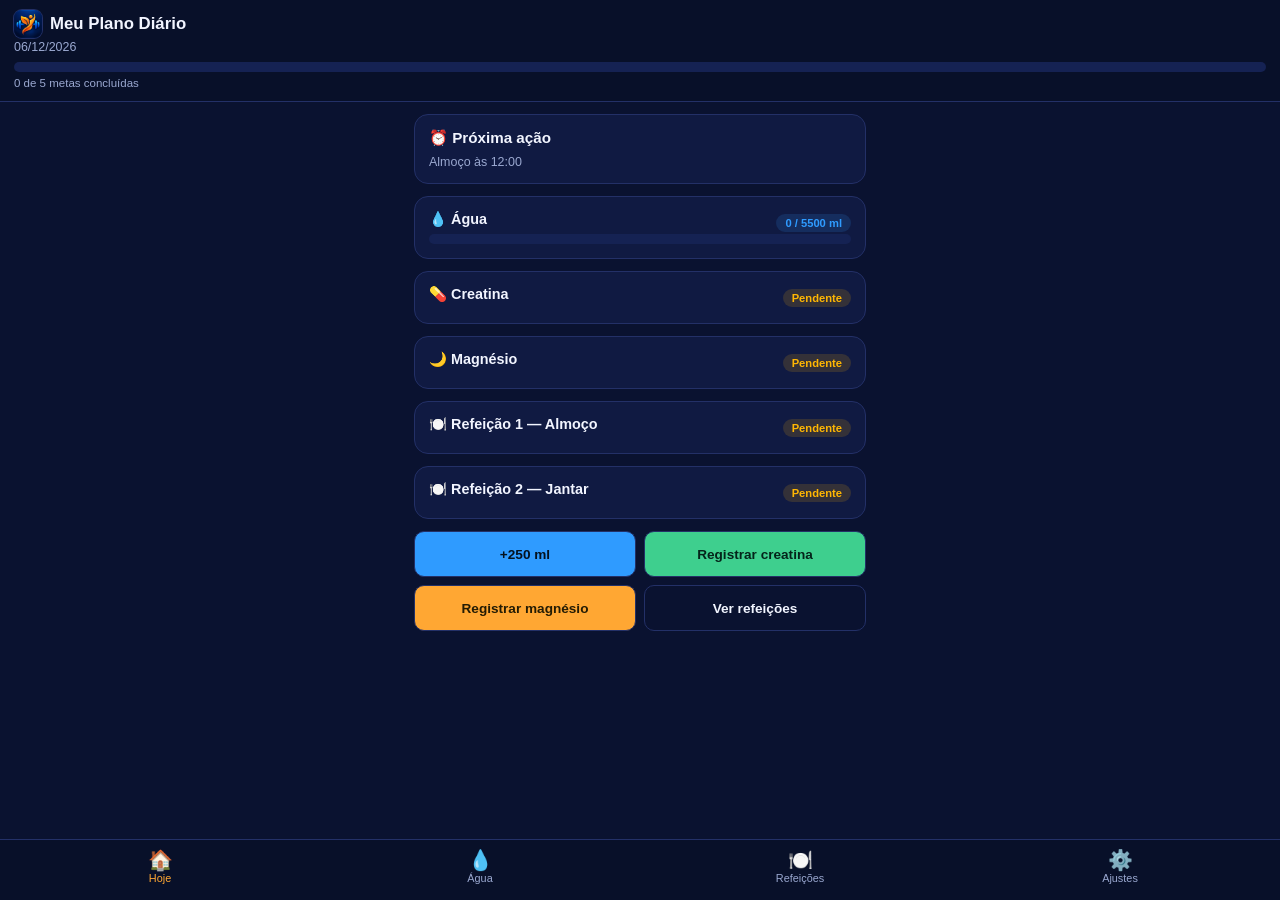
==== commit 21885647: "Update index.html" ====
--- a/index.html
+++ b/index.html
@@ -1,9 +1,20 @@
 <!DOCTYPE html>
 <html lang="pt-BR">
 <head>
-<meta charset="UTF-8">
-<meta name="viewport" content="width=device-width, initial-scale=1.0, maximum-scale=1.0, user-scalable=no">
+<meta charset="UTF-8" />
+<meta name="viewport" content="width=device-width, initial-scale=1.0, maximum-scale=1.0, user-scalable=no" />
 <title>Meu Plano Diário</title>
+
+<!-- PWA / Ícone na tela inicial -->
+<link rel="manifest" href="manifest.json">
+<link rel="icon" href="icon.png" type="image/png">
+<link rel="apple-touch-icon" href="icon.png">
+<meta name="theme-color" content="#0a1230">
+<meta name="mobile-web-app-capable" content="yes">
+<meta name="apple-mobile-web-app-capable" content="yes">
+<meta name="apple-mobile-web-app-status-bar-style" content="black-translucent">
+<meta name="apple-mobile-web-app-title" content="Plano Diário">
+
 <style>
   :root{
     --bg:#0a1230;
@@ -117,8 +128,7 @@
   .ring-text .small{font-size:.72rem;color:var(--muted);}
 
   .hist-item{
-    display:flex;justify-content:space-between;padding:8px 0;border-bottom:1px solid var(--border);font-size:.85rem;
-  }
+    display:flex;justify-content:space-between;padding:8px 0;border-bottom:1px solid var(--border);font-size:.85rem;}
   .hist-item:last-child{border-bottom:none;}
 
   input[type=number], input[type=time]{
@@ -205,7 +215,7 @@
 
 <header>
   <div class="header-title">
-    <img src="icon.png" alt="Ícone do app" onerror="this.style.display='none'">
+    <img src="icon.png" alt="Ícone" onerror="this.style.display='none'" />
     <h1>Meu Plano Diário</h1>
   </div>
   <div class="sub"><span id="dateLabel">--/--/----</span><span id="miniStatus"></span></div>
@@ -226,22 +236,18 @@
       <div class="row"><h3>💧 Água</h3><span class="badge blue" id="hojeWaterBadge">0 / 5500 ml</span></div>
       <div class="progress-wrap"><div class="progress-bar" id="hojeWaterBar" style="background:var(--blue);"></div></div>
     </div>
-
     <div class="card">
       <div class="row"><h3>💊 Creatina</h3><span class="badge pending" id="hojeCreatinaBadge">Pendente</span></div>
     </div>
-
     <div class="card">
       <div class="row"><h3>🌙 Magnésio</h3><span class="badge pending" id="hojeMagnesioBadge">Pendente</span></div>
     </div>
-
     <div class="card">
       <div class="row"><h3>🍽️ Refeição 1 — Almoço</h3><span class="badge pending" id="hojeR1Badge">Pendente</span></div>
     </div>
     <div class="card">
       <div class="row"><h3>🍽️ Refeição 2 — Jantar</h3><span class="badge pending" id="hojeR2Badge">Pendente</span></div>
     </div>
-
     <div class="shortcuts">
       <button class="btn primary" onclick="addWater(250);toast('+250 ml registrado')">+250 ml</button>
       <button class="btn green" onclick="markCreatina()">Registrar creatina</button>
@@ -250,7 +256,7 @@
     </div>
   </section>
 
-  <!-- AGUA -->
+  <!-- ÁGUA -->
   <section class="view" id="view-agua">
     <div class="card">
       <h2>💧 Hidratação</h2>
@@ -269,9 +275,8 @@
         <div class="meta-box"><div class="v" id="waterLeft">5,5 L</div><div class="l">Restante</div></div>
         <div class="meta-box"><div class="v" id="waterPct">0%</div><div class="l">Concluído</div></div>
       </div>
-      <div id="waterMsg" class="footnote" style="color:var(--green);display:none;">🎉 Meta diária atingida! Continue se hidratando com equilíbrio, sem necessidade de exceder a meta.</div>
-    </div>
-
+      <div id="waterMsg" class="footnote" style="display:none;">🎉 Meta diária atingida! Continue se hidratando sem necessidade de exceder a meta.</div>
+    </div>
     <div class="card">
       <h3>Adicionar</h3>
       <div class="grid4">
@@ -282,34 +287,31 @@
       </div>
       <button class="btn ghost block" style="margin-top:8px;" onclick="undoWater()">↩️ Desfazer último registro</button>
     </div>
-
     <div class="card">
       <div class="row"><h3>Histórico de hoje</h3><button class="btn red" style="padding:8px 10px;font-size:.75rem;" onclick="clearWaterHistory()">Apagar histórico</button></div>
       <div id="waterHistory"><p class="muted">Nenhum registro ainda.</p></div>
     </div>
-
     <div class="card">
       <h3>🔔 Lembretes de água</h3>
       <div class="row" style="margin-bottom:10px;">
         <span>Ativar lembretes</span>
-        <label class="switch"><input type="checkbox" id="waterRemindEnabled"><span class="knob"></span></label>
-      </div>
-      <label class="field">Intervalo (minutos)</label>
-      <input type="number" id="waterInterval" min="10" max="240" value="60">
+        <label class="switch"><input type="checkbox" id="waterRemindEnabled" /><span class="knob"></span></label>
+      </div>
+      <label class="field">Intervalo (min)</label>
+      <input type="number" id="waterInterval" min="10" max="240" value="60" />
       <div class="grid2">
-        <div><label class="field">Início</label><input type="time" id="waterStart" value="05:00"></div>
-        <div><label class="field">Término</label><input type="time" id="waterEnd" value="22:00"></div>
+        <div><label class="field">Início</label><input type="time" id="waterStart" value="05:00" /></div>
+        <div><label class="field">Término</label><input type="time" id="waterEnd" value="22:00" /></div>
       </div>
       <button class="btn ghost block" style="margin-top:10px;" onclick="saveSettings();toast('Configurações salvas')">Salvar</button>
       <p class="muted" style="margin-top:10px;font-size:.75rem;">Lembretes funcionam apenas enquanto o app estiver aberto no navegador. Fechar o app pode interromper os avisos.</p>
       <div id="notifStatusLine" class="status-line"><span class="dot" id="notifDot"></span><span id="notifText">Verificando suporte...</span></div>
       <button class="btn primary block" style="margin-top:8px;" onclick="requestNotifPermission()">Ativar notificações do navegador</button>
     </div>
-
-    <p class="footnote">A necessidade de água varia conforme clima, saúde, alimentação e orientação profissional. Ajuste a meta se necessário.</p>
+    <p class="footnote">A necessidade de água varia conforme clima, saúde, alimentação, orientação profissional. Ajuste a meta se necessário.</p>
   </section>
 
-  <!-- REFEICOES -->
+  <!-- REFEIÇÕES -->
   <section class="view" id="view-refeicoes">
     <div class="card">
       <h2>🎯 Metas diárias</h2>
@@ -320,7 +322,6 @@
         <div class="meta-box"><div class="v">205 g</div><div class="l">Carboidrato</div></div>
       </div>
     </div>
-
     <div class="card">
       <div class="row"><h2 style="margin:0;">🍽️ Refeição 1 — Almoço</h2><span class="badge pending" id="r1Badge">Pendente</span></div>
       <p class="muted" style="margin:4px 0 0;">Horário recomendado: 12:00</p>
@@ -350,7 +351,6 @@
       <button class="btn green block" style="margin-top:10px;" id="r1Btn" onclick="toggleMeal('r1')">Marcar como realizada</button>
       <div class="muted" id="r1Time" style="margin-top:6px;"></div>
     </div>
-
     <div class="card">
       <div class="row"><h2 style="margin:0;">🍽️ Refeição 2 — Jantar</h2><span class="badge pending" id="r2Badge">Pendente</span></div>
       <p class="muted" style="margin:4px 0 0;">Horário recomendado: 19:30</p>
@@ -362,7 +362,7 @@
         <strong>Foco em volume</strong>
         <ul>
           <li>250 g de peito de frango desfiado ou coxão mole</li>
-          <li>300 g de batata inglesa assada ou purê</li>
+          <li>300 g de batata assada ou purê</li>
           <li>Salada completa</li>
           <li>1 fruta cítrica: laranja ou abacaxi</li>
         </ul>
@@ -370,20 +370,19 @@
       <div class="opt" id="r2OptB" style="display:none;">
         <strong>Ovos e pão</strong>
         <ul>
-          <li>Omelete com 4 ovos inteiros e 4 claras</li>
-          <li>Recheio de espinafre e tomate</li>
-          <li>3 fatias de pão de forma integral</li>
+          <li>Omelete com 4 ovos + 4 claras</li>
+          <li>Recheio: espinafre e tomate</li>
+          <li>3 fatias de pão integral</li>
           <li>1 porção de mamão</li>
         </ul>
       </div>
       <button class="btn green block" style="margin-top:10px;" id="r2Btn" onclick="toggleMeal('r2')">Marcar como realizada</button>
       <div class="muted" id="r2Time" style="margin-top:6px;"></div>
     </div>
-
     <div class="card">
       <h2>💊 Suplementação</h2>
       <div class="row" style="margin-bottom:8px;">
-        <div><strong>Creatina monohidratada</strong><div class="muted">5 g todos os dias, misturada em água</div></div>
+        <div><strong>Creatina</strong><div class="muted">5 g diária em água</div></div>
       </div>
       <div class="row">
         <span class="badge pending" id="creatinaBadge2">Pendente</span>
@@ -392,7 +391,7 @@
       <div class="muted" id="creatinaTime2" style="margin-top:4px;"></div>
       <hr style="border-color:var(--border);margin:14px 0;">
       <div class="row" style="margin-bottom:8px;">
-        <div><strong>Magnésio</strong><div class="muted">Dose habitual antes de dormir</div></div>
+        <div><strong>Magnésio</strong><div class="muted">Antes de dormir</div></div>
       </div>
       <div class="row">
         <span class="badge pending" id="magnesioBadge2">Pendente</span>
@@ -407,48 +406,39 @@
     <div class="card">
       <h2>⚙️ Metas e horários</h2>
       <label class="field">Meta diária de água (ml)</label>
-      <input type="number" id="cfgWaterGoal" value="5500" step="50">
-
-      <label class="field">Intervalo lembretes de água (min)</label>
-      <input type="number" id="cfgWaterInterval" value="60">
-
+      <input type="number" id="cfgWaterGoal" value="5500" step="50" />
+      <label class="field">Intervalo lembretes (min)</label>
+      <input type="number" id="cfgWaterInterval" value="60" />
       <div class="grid2">
-        <div><label class="field">Início lembretes</label><input type="time" id="cfgWaterStart" value="05:00"></div>
-        <div><label class="field">Término lembretes</label><input type="time" id="cfgWaterEnd" value="22:00"></div>
-      </div>
-
-      <label class="field">Horário da creatina</label>
-      <input type="time" id="cfgCreatinaTime" value="12:00">
-
-      <label class="field">Horário do magnésio</label>
-      <input type="time" id="cfgMagnesioTime" value="21:30">
-    </div>
-
+        <div><label class="field">Início</label><input type="time" id="cfgWaterStart" value="05:00" /></div>
+        <div><label class="field">Término</label><input type="time" id="cfgWaterEnd" value="22:00" /></div>
+      </div>
+      <label class="field">Horário creatina</label>
+      <input type="time" id="cfgCreatinaTime" value="12:00" />
+      <label class="field">Horário magnésio</label>
+      <input type="time" id="cfgMagnesioTime" value="21:30" />
+    </div>
     <div class="card">
       <h2>🔔 Ativar lembretes</h2>
-      <div class="row" style="margin-bottom:10px;"><span>Água</span><label class="switch"><input type="checkbox" id="cfgWaterEnabled"><span class="knob"></span></label></div>
-      <div class="row" style="margin-bottom:10px;"><span>Creatina</span><label class="switch"><input type="checkbox" id="cfgCreatinaEnabled"><span class="knob"></span></label></div>
-      <div class="row"><span>Magnésio</span><label class="switch"><input type="checkbox" id="cfgMagnesioEnabled"><span class="knob"></span></label></div>
+      <div class="row"><span>Água</span><label class="switch"><input type="checkbox" id="cfgWaterEnabled" /><span class="knob"></span></label></div>
+      <div class="row"><span>Creatina</span><label class="switch"><input type="checkbox" id="cfgCreatinaEnabled" /><span class="knob"></span></label></div>
+      <div class="row"><span>Magnésio</span><label class="switch"><input type="checkbox" id="cfgMagnesioEnabled" /><span class="knob"></span></label></div>
       <button class="btn primary block" style="margin-top:12px;" onclick="saveSettings();toast('Configurações salvas')">Salvar configurações</button>
     </div>
-
     <div class="card">
       <h2>🔔 Notificações do navegador</h2>
       <div class="status-line"><span class="dot" id="notifDot2"></span><span id="notifText2">Verificando suporte...</span></div>
       <button class="btn primary block" style="margin-top:10px;" onclick="requestNotifPermission()">Solicitar permissão</button>
     </div>
-
     <div class="card">
       <h2>🧹 Dados</h2>
       <button class="btn red block" onclick="clearDayData()">Limpar dados do dia</button>
-      <button class="btn ghost block" style="margin-top:8px;" onclick="restoreDefaults()">Restaurar configurações padrão</button>
-    </div>
-
-    <div class="card">
-      <h2>ℹ️ Como os lembretes funcionam</h2>
+      <button class="btn ghost block" style="margin-top:8px;" onclick="restoreDefaults()">Restaurar padrão</button>
+    </div>
+    <div class="card">
+      <h2>ℹ️ Como funcionam os lembretes</h2>
       <p class="muted" style="font-size:.78rem;line-height:1.5;">
-        Os lembretes são verificados enquanto este app está aberto na tela do navegador. Eles usam alertas visuais dentro do app e, se você permitir, notificações do sistema.
-        Navegadores móveis costumam pausar ou impedir esse funcionamento quando o app está em segundo plano, a tela está bloqueada ou o navegador é fechado. Não há garantia de lembretes com o app fechado — trate-os como um apoio, não como única fonte de aviso.
+        Os lembretes verificam enquanto o app estiver aberto na tela. Utilizam alertas visuais e notificações (se concedido). Fechar o navegador ou bloquear notificações interrompe o funcionamento.
       </p>
     </div>
   </section>
@@ -466,7 +456,7 @@
   <div class="modal">
     <h3>Quantidade personalizada</h3>
     <label class="field">Quantidade em ml</label>
-    <input type="number" id="customWaterInput" min="1" placeholder="Ex: 300">
+    <input type="number" id="customWaterInput" min="1" placeholder="Ex: 300" />
     <div class="actions">
       <button class="btn ghost" onclick="closeModal('customWaterModal')">Cancelar</button>
       <button class="btn primary" onclick="confirmCustomWater()">Adicionar</button>
@@ -477,7 +467,7 @@
 <div class="toast" id="toast"></div>
 
 <script>
-/* ===================== ESTADO ===================== */
+// ===================== ESTADO =====================
 const DEFAULT_SETTINGS = {
   waterGoal: 5500,
   waterInterval: 60,
@@ -524,7 +514,6 @@
 function formatDateBR(d){ return pad(d.getDate())+"/"+pad(d.getMonth()+1)+"/"+d.getFullYear(); }
 function formatTimeBR(d){ return pad(d.getHours())+":"+pad(d.getMinutes()); }
 
-/* checa mudança de dia */
 function checkDayChange(){
   if(data.date !== todayStr()){
     data = freshDailyData();
@@ -534,17 +523,15 @@
 }
 checkDayChange();
 
-/* ===================== NAVEGAÇÃO ===================== */
 function goTo(view){
   document.querySelectorAll('.view').forEach(v=>v.classList.remove('active'));
   document.getElementById('view-'+view).classList.add('active');
   document.querySelectorAll('nav.bottom button').forEach(b=>{
     b.classList.toggle('active', b.dataset.view===view);
   });
-  window.scrollTo(0,0);
-}
-
-/* ===================== TOAST ===================== */
+  window.scrollTo(0, 0);
+}
+
 let toastTimer;
 function toast(msg, isAlert){
   const t = document.getElementById('toast');
@@ -555,7 +542,6 @@
   toastTimer = setTimeout(()=>t.classList.remove('show'), 3200);
 }
 
-/* ===================== ÁGUA ===================== */
 function addWater(ml){
   checkDayChange();
   data.water += ml;
@@ -576,11 +562,8 @@
 }
 function clearWaterHistory(){
   if(!confirm('Apagar todo o histórico de água de hoje? A quantidade total também será zerada.')) return;
-  data.water = 0;
-  data.waterHistory = [];
-  saveAll();
-  renderAll();
-  toast('Histórico de água apagado');
+  data.water=0; data.waterHistory=[];
+  saveAll(); renderAll(); toast('Histórico de água apagado');
 }
 function openCustomWater(){
   document.getElementById('customWaterInput').value='';
@@ -588,261 +571,246 @@
 }
 function closeModal(id){ document.getElementById(id).classList.remove('show'); }
 function confirmCustomWater(){
-  const v = parseInt(document.getElementById('customWaterInput').value);
-  if(!v || v<=0){ toast('Informe uma quantidade válida', true); return; }
+  const v=parseInt(document.getElementById('customWaterInput').value);
+  if(!v||v<=0){ toast('Informe uma quantidade válida', true); return; }
   addWater(v);
   closeModal('customWaterModal');
   toast(`+${v} ml registrado`);
 }
 
-/* ===================== SUPLEMENTOS ===================== */
 function markCreatina(){
   checkDayChange();
-  data.creatina.done = !data.creatina.done;
-  data.creatina.time = data.creatina.done ? formatTimeBR(new Date()) : null;
+  data.creatina.done= !data.creatina.done;
+  data.creatina.time= data.creatina.done ? formatTimeBR(new Date()) : null;
   saveAll(); renderAll();
   toast(data.creatina.done ? 'Creatina registrada ✅' : 'Creatina desmarcada');
 }
 function markMagnesio(){
   checkDayChange();
-  data.magnesio.done = !data.magnesio.done;
-  data.magnesio.time = data.magnesio.done ? formatTimeBR(new Date()) : null;
+  data.magnesio.done= !data.magnesio.done;
+  data.magnesio.time= data.magnesio.done ? formatTimeBR(new Date()) : null;
   saveAll(); renderAll();
   toast(data.magnesio.done ? 'Magnésio registrado ✅' : 'Magnésio desmarcado');
 }
 
-/* ===================== REFEIÇÕES ===================== */
 function setMealOption(key, opt){
-  data[key].option = opt;
+  data[key].option= opt; saveAll(); renderAll();
+}
+function toggleMeal(key){
+  data[key].done= !data[key].done;
+  data[key].time= data[key].done ? formatTimeBR(new Date()) : null;
   saveAll(); renderAll();
-}
-function toggleMeal(key){
-  data[key].done = !data[key].done;
-  data[key].time = data[key].done ? formatTimeBR(new Date()) : null;
-  saveAll(); renderAll();
-  toast(data[key].done ? 'Refeição marcada como realizada' : 'Marcação desfeita');
-}
-
-/* ===================== RENDER ===================== */
+  toast(data[key].done ? 'Refeição marcada' : 'Marcação desfeita');
+}
+
 function renderAll(){
   checkDayChange();
-  const now = new Date();
-  document.getElementById('dateLabel').textContent = formatDateBR(now);
-
-  let goals = 0, total = 5;
+  const now= new Date();
+  document.getElementById('dateLabel').textContent= formatDateBR(now);
+
+  let goals=0, total=5;
   if(data.water >= settings.waterGoal) goals++;
   if(data.creatina.done) goals++;
   if(data.magnesio.done) goals++;
   if(data.r1.done) goals++;
   if(data.r2.done) goals++;
-  document.getElementById('dayProgressBar').style.width = (goals/total*100)+'%';
-  document.getElementById('dayProgressText').textContent = `${goals} de ${total} metas concluídas`;
-
-  const pct = Math.min(100, Math.round((data.water/settings.waterGoal)*100));
-  document.getElementById('waterRing').style.background = `conic-gradient(var(--blue) ${pct*3.6}deg, var(--card2) 0deg)`;
-  document.getElementById('waterBig').textContent = data.water+' ml';
-  document.getElementById('waterSmall').textContent = 'de '+settings.waterGoal+' ml';
-  document.getElementById('waterConsumed').textContent = (data.water/1000).toLocaleString('pt-BR',{minimumFractionDigits:1,maximumFractionDigits:1})+' L';
-  document.getElementById('waterGoal').textContent = (settings.waterGoal/1000).toLocaleString('pt-BR',{minimumFractionDigits:1,maximumFractionDigits:1})+' L';
-  const left = Math.max(0, settings.waterGoal-data.water);
-  document.getElementById('waterLeft').textContent = (left/1000).toLocaleString('pt-BR',{minimumFractionDigits:1,maximumFractionDigits:1})+' L';
-  document.getElementById('waterPct').textContent = pct+'%';
-  document.getElementById('waterMsg').style.display = data.water>=settings.waterGoal ? 'block':'none';
-
-  document.getElementById('hojeWaterBadge').textContent = data.water+' / '+settings.waterGoal+' ml';
-  document.getElementById('hojeWaterBar').style.width = pct+'%';
-
-  const histEl = document.getElementById('waterHistory');
+  document.getElementById('dayProgressBar').style.width= (goals/total*100)+'%';
+  document.getElementById('dayProgressText').textContent= `${goals} de ${total} metas concluídas`;
+
+  const pct= Math.min(100, Math.round((data.water/settings.waterGoal)*100));
+  document.getElementById('waterRing').style.background= `conic-gradient(var(--blue) ${pct*3.6}deg, var(--card2) 0deg)`;
+  document.getElementById('waterBig').textContent= data.water+' ml';
+  document.getElementById('waterSmall').textContent= 'de '+settings.waterGoal+' ml';
+  document.getElementById('waterConsumed').textContent= (data.water/1000).toLocaleString('pt-BR',{minimumFractionDigits:1,maximumFractionDigits:1})+' L';
+  document.getElementById('waterGoal').textContent= (settings.waterGoal/1000).toLocaleString('pt-BR',{minimumFractionDigits:1,maximumFractionDigits:1})+' L';
+  const left= Math.max(0, settings.waterGoal-data.water);
+  document.getElementById('waterLeft').textContent= (left/1000).toLocaleString('pt-BR',{minimumFractionDigits:1,maximumFractionDigits:1})+' L';
+  document.getElementById('waterPct').textContent= pct+'%';
+  document.getElementById('waterMsg').style.display= data.water >= settings.waterGoal ? 'block':'none';
+
+  document.getElementById('hojeWaterBadge').textContent= data.water+' / '+settings.waterGoal+' ml';
+  document.getElementById('hojeWaterBar').style.width= pct+'%';
+
+  const histEl= document.getElementById('waterHistory');
   if(data.waterHistory.length===0){
-    histEl.innerHTML = '<p class="muted">Nenhum registro ainda.</p>';
+    histEl.innerHTML= '<p class="muted">Nenhum registro ainda.</p>';
   } else {
-    histEl.innerHTML = data.waterHistory.slice().reverse().map(h=>
+    histEl.innerHTML= data.waterHistory.slice().reverse().map(h=>
       `<div class="hist-item"><span>${h.time}</span><span>+${h.amount} ml</span></div>`
     ).join('');
   }
 
   setBadge('hojeCreatinaBadge', data.creatina.done, 'Tomada', 'Pendente');
   setBadge('creatinaBadge2', data.creatina.done, 'Tomada', 'Pendente');
-  document.getElementById('creatinaTime2').textContent = data.creatina.done ? 'Registrada às '+data.creatina.time : '';
+  document.getElementById('creatinaTime2').textContent= data.creatina.done ? 'Registrada às '+data.creatina.time : '';
 
   setBadge('hojeMagnesioBadge', data.magnesio.done, 'Tomado', 'Pendente');
   setBadge('magnesioBadge2', data.magnesio.done, 'Tomado', 'Pendente');
-  document.getElementById('magnesioTime2').textContent = data.magnesio.done ? 'Registrado às '+data.magnesio.time : '';
+  document.getElementById('magnesioTime2').textContent= data.magnesio.done ? 'Registrado às '+data.magnesio.time : '';
 
   setBadge('hojeR1Badge', data.r1.done, 'Realizada', 'Pendente');
   setBadge('r1Badge', data.r1.done, 'Realizada', 'Pendente');
-  document.getElementById('r1Btn').textContent = data.r1.done ? 'Desfazer marcação' : 'Marcar como realizada';
-  document.getElementById('r1Time').textContent = data.r1.done ? 'Concluída às '+data.r1.time : '';
+  document.getElementById('r1Btn').textContent= data.r1.done ? 'Desfazer marcação' : 'Marcar como realizada';
+  document.getElementById('r1Time').textContent= data.r1.done ? 'Concluída às '+data.r1.time : '';
   document.getElementById('r1TabA').classList.toggle('active', data.r1.option==='A');
   document.getElementById('r1TabB').classList.toggle('active', data.r1.option==='B');
-  document.getElementById('r1OptA').style.display = data.r1.option==='A' ? 'block':'none';
-  document.getElementById('r1OptB').style.display = data.r1.option==='B' ? 'block':'none';
+  document.getElementById('r1OptA').style.display= data.r1.option==='A' ? 'block':'none';
+  document.getElementById('r1OptB').style.display= data.r1.option==='B' ? 'block':'none';
 
   setBadge('hojeR2Badge', data.r2.done, 'Realizada', 'Pendente');
   setBadge('r2Badge', data.r2.done, 'Realizada', 'Pendente');
-  document.getElementById('r2Btn').textContent = data.r2.done ? 'Desfazer marcação' : 'Marcar como realizada';
-  document.getElementById('r2Time').textContent = data.r2.done ? 'Concluída às '+data.r2.time : '';
+  document.getElementById('r2Btn').textContent= data.r2.done ? 'Desfazer marcação' : 'Marcar como realizada';
+  document.getElementById('r2Time').textContent= data.r2.done ? 'Concluída às '+data.r2.time : '';
   document.getElementById('r2TabA').classList.toggle('active', data.r2.option==='A');
   document.getElementById('r2TabB').classList.toggle('active', data.r2.option==='B');
-  document.getElementById('r2OptA').style.display = data.r2.option==='A' ? 'block':'none';
-  document.getElementById('r2OptB').style.display = data.r2.option==='B' ? 'block':'none';
-
-  document.getElementById('nextAction').textContent = computeNextAction();
-
-  document.getElementById('waterRemindEnabled').checked = settings.waterEnabled;
-  document.getElementById('waterInterval').value = settings.waterInterval;
-  document.getElementById('waterStart').value = settings.waterStart;
-  document.getElementById('waterEnd').value = settings.waterEnd;
-
-  document.getElementById('cfgWaterGoal').value = settings.waterGoal;
-  document.getElementById('cfgWaterInterval').value = settings.waterInterval;
-  document.getElementById('cfgWaterStart').value = settings.waterStart;
-  document.getElementById('cfgWaterEnd').value = settings.waterEnd;
-  document.getElementById('cfgCreatinaTime').value = settings.creatinaTime;
-  document.getElementById('cfgMagnesioTime').value = settings.magnesioTime;
-  document.getElementById('cfgWaterEnabled').checked = settings.waterEnabled;
-  document.getElementById('cfgCreatinaEnabled').checked = settings.creatinaEnabled;
-  document.getElementById('cfgMagnesioEnabled').checked = settings.magnesioEnabled;
+  document.getElementById('r2OptA').style.display= data.r2.option==='A' ? 'block':'none';
+  document.getElementById('r2OptB').style.display= data.r2.option==='B' ? 'block':'none';
+
+  document.getElementById('nextAction').textContent= computeNextAction();
+
+  document.getElementById('waterRemindEnabled').checked= settings.waterEnabled;
+  document.getElementById('waterInterval').value= settings.waterInterval;
+  document.getElementById('waterStart').value= settings.waterStart;
+  document.getElementById('waterEnd').value= settings.waterEnd;
+
+  document.getElementById('cfgWaterGoal').value= settings.waterGoal;
+  document.getElementById('cfgWaterInterval').value= settings.waterInterval;
+  document.getElementById('cfgWaterStart').value= settings.waterStart;
+  document.getElementById('cfgWaterEnd').value= settings.waterEnd;
+  document.getElementById('cfgCreatinaTime').value= settings.creatinaTime;
+  document.getElementById('cfgMagnesioTime').value= settings.magnesioTime;
+  document.getElementById('cfgWaterEnabled').checked= settings.waterEnabled;
+  document.getElementById('cfgCreatinaEnabled').checked= settings.creatinaEnabled;
+  document.getElementById('cfgMagnesioEnabled').checked= settings.magnesioEnabled;
 
   renderNotifStatus();
 }
 
 function setBadge(id, done, doneText, pendingText){
-  const el = document.getElementById(id);
-  el.textContent = done ? doneText : pendingText;
-  el.className = 'badge ' + (done ? 'done' : 'pending');
+  const el= document.getElementById(id);
+  el.textContent= done ? doneText : pendingText;
+  el.className= 'badge ' + (done ? 'done':'pending');
 }
 
 function computeNextAction(){
-  const now = new Date();
-  const items = [];
-  if(!data.r1.done) items.push({t:'12:00', label:'Almoço (Refeição 1) às 12:00'});
+  const now= new Date();
+  const items= [];
+  if(!data.r1.done) items.push({t:'12:00', label:'Almoço às 12:00'});
   if(!data.creatina.done) items.push({t:settings.creatinaTime, label:'Tomar creatina às '+settings.creatinaTime});
-  if(!data.r2.done) items.push({t:'19:30', label:'Jantar (Refeição 2) às 19:30'});
+  if(!data.r2.done) items.push({t:'19:30', label:'Jantar às 19:30'});
   if(!data.magnesio.done) items.push({t:settings.magnesioTime, label:'Tomar magnésio às '+settings.magnesioTime});
-  if(items.length===0) return '✅ Todas as metas principais concluídas por hoje!';
-  const nowMin = now.getHours()*60+now.getMinutes();
+  if(items.length===0) return '✅ Todas as metas concluídas!';
+  const nowMin= now.getHours()*60+now.getMinutes();
   items.forEach(i=>{
-    const [h,m] = i.t.split(':').map(Number);
-    i.diff = (h*60+m) - nowMin;
+    const [h,m]= i.t.split(':').map(Number);
+    i.diff= (h*60+m)-nowMin;
   });
-  const future = items.filter(i=>i.diff>=0).sort((a,b)=>a.diff-b.diff);
-  return future.length ? future[0].label : items.sort((a,b)=>a.diff-b.diff)[0].label;
-}
-
-/* ===================== AJUSTES ===================== */
+  const future= items.filter(i=>i.diff>=0).sort((a,b)=>a.diff - b.diff);
+  return future.length ? future[0].label : (items.sort((a,b)=>a.diff - b.diff)[0].label);
+}
+
 function saveSettings(){
-  settings.waterInterval = parseInt(document.getElementById('waterInterval').value)||60;
-  settings.waterStart = document.getElementById('waterStart').value || "05:00";
-  settings.waterEnd = document.getElementById('waterEnd').value || "22:00";
-
-  settings.waterGoal = parseInt(document.getElementById('cfgWaterGoal').value)||5500;
-  settings.creatinaTime = document.getElementById('cfgCreatinaTime').value || "12:00";
-  settings.magnesioTime = document.getElementById('cfgMagnesioTime').value || "21:30";
-  settings.waterEnabled = document.getElementById('cfgWaterEnabled').checked;
-  settings.creatinaEnabled = document.getElementById('cfgCreatinaEnabled').checked;
-  settings.magnesioEnabled = document.getElementById('cfgMagnesioEnabled').checked;
-
+  settings.waterGoal= parseInt(document.getElementById('cfgWaterGoal').value)||5500;
+  settings.waterInterval= parseInt(document.getElementById('cfgWaterInterval').value)||60;
+  settings.waterStart= document.getElementById('cfgWaterStart').value||'05:00';
+  settings.waterEnd= document.getElementById('cfgWaterEnd').value||'22:00';
+  settings.creatinaTime= document.getElementById('cfgCreatinaTime').value||'12:00';
+  settings.magnesioTime= document.getElementById('cfgMagnesioTime').value||'21:30';
+  settings.waterEnabled= document.getElementById('cfgWaterEnabled').checked;
+  settings.creatinaEnabled= document.getElementById('cfgCreatinaEnabled').checked;
+  settings.magnesioEnabled= document.getElementById('cfgMagnesioEnabled').checked;
   saveAll();
   renderAll();
 }
 
 function clearDayData(){
-  if(!confirm('Isso vai apagar os registros de hoje (água, creatina, magnésio e refeições). Continuar?')) return;
-  data = freshDailyData();
-  notifSentToday = {};
+  if(!confirm('Isso apagará os dados de hoje. Continuar?')) return;
+  data= freshDailyData();
+  notifSentToday= {};
   saveAll();
   renderAll();
   toast('Dados do dia limpos');
 }
 function restoreDefaults(){
-  if(!confirm('Restaurar todas as configurações para os valores padrão?')) return;
-  settings = JSON.parse(JSON.stringify(DEFAULT_SETTINGS));
+  if(!confirm('Restaurar configurações padrão?')) return;
+  Object.assign(settings, DEFAULT_SETTINGS);
   saveAll();
   renderAll();
   toast('Configurações padrão restauradas');
 }
 
-/* ===================== NOTIFICAÇÕES ===================== */
 function notifSupported(){ return 'Notification' in window; }
 function requestNotifPermission(){
-  if(!notifSupported()){ toast('Notificações não são suportadas neste navegador', true); return; }
-  Notification.requestPermission().then(()=>{ renderNotifStatus(); toast('Status de permissão atualizado'); });
+  if(!notifSupported()){ toast('Sem suporte a notificações', true); return; }
+  Notification.requestPermission().then(()=>{ renderNotifStatus(); toast('Permissão atualizada'); });
 }
 function renderNotifStatus(){
-  let dotClass='warn', text='Lembretes ativos apenas dentro do app';
+  let dotClass='warn', text='Lembretes ativos somente enquanto o app estiver aberto';
   if(!notifSupported()){
-    dotClass='no'; text='Notificações não suportadas neste navegador';
+    dotClass='no'; text='Sem suporte a notificações';
   } else if(Notification.permission==='granted'){
-    dotClass='ok'; text='Notificações permitidas';
+    dotClass='ok'; text='Permissões concedidas';
   } else if(Notification.permission==='denied'){
-    dotClass='no'; text='Notificações bloqueadas';
+    dotClass='no'; text='Permissões negadas';
   } else {
-    dotClass='warn'; text='Permissão de notificações não concedida ainda';
-  }
-  document.getElementById('notifDot').className='dot '+dotClass;
-  document.getElementById('notifText').textContent=text;
-  document.getElementById('notifDot2').className='dot '+dotClass;
-  document.getElementById('notifText2').textContent=text;
-}
-
+    dotClass='warn'; text='Permissão não concedida';
+  }
+  document.getElementById('notifDot').className= 'dot '+dotClass;
+  document.getElementById('notifText').textContent= text;
+  document.getElementById('notifDot2').className= 'dot '+dotClass;
+  document.getElementById('notifText2').textContent= text;
+}
 function fireNotification(title, body){
   if(notifSupported() && Notification.permission==='granted'){
     try{ new Notification(title, {body}); }catch(e){}
   }
   toast(body, true);
 }
-
-/* ===================== VERIFICAÇÃO PERIÓDICA DE LEMBRETES ===================== */
-function timeToMinutes(t){ const [h,m]=t.split(':').map(Number); return h*60+m; }
-
+function timeToMinutes(t){const [h,m]=t.split(':').map(Number); return h*60+m;}
 function checkReminders(){
   checkDayChange();
-  const now = new Date();
-  const nowMin = now.getHours()*60+now.getMinutes();
-  const key = todayStr()+'_'+now.getHours()+':'+now.getMinutes();
-
+  const now= new Date();
+  const nowMin= now.getHours()*60+ now.getMinutes();
+  const key= todayStr()+'_'+ now.getHours()+':'+ now.getMinutes();
   if(settings.waterEnabled){
-    const start = timeToMinutes(settings.waterStart);
-    const end = timeToMinutes(settings.waterEnd);
-    const interval = settings.waterInterval || 60;
-    if(nowMin>=start && nowMin<=end){
-      if((nowMin-start) % interval === 0){
-        const k = 'water_'+key;
+    const start= timeToMinutes(settings.waterStart);
+    const end= timeToMinutes(settings.waterEnd);
+    const interval= settings.waterInterval ||60;
+    if(nowMin >= start && nowMin <= end){
+      if((nowMin - start)%interval===0){
+        const k= 'water_'+key;
         if(!notifSentToday[k]){
           notifSentToday[k]=true;
-          fireNotification('Hora da água 💧','Hora de beber água. Registre seu copo no app.');
-          save('notifSent', notifSentToday);
+          fireNotification('Hora da água 💧','Hora de beber água.');
+          save('notifSent',notifSentToday);
         }
       }
     }
   }
   if(settings.creatinaEnabled && !data.creatina.done){
-    if(nowMin === timeToMinutes(settings.creatinaTime)){
-      const k = 'creatina_'+key;
+    if(nowMin=== timeToMinutes(settings.creatinaTime)){
+      const k= 'creatina_'+key;
       if(!notifSentToday[k]){
-        notifSentToday[k]=true;
-        fireNotification('Creatina 💊','Hora de tomar sua creatina (5 g em água).');
-        save('notifSent', notifSentToday);
+        notifSentToday[k]= true;
+        fireNotification('Creatina 💊','Hora de tomar sua creatina.');
+        save('notifSent',notifSentToday);
       }
     }
   }
   if(settings.magnesioEnabled && !data.magnesio.done){
-    if(nowMin === timeToMinutes(settings.magnesioTime)){
-      const k = 'magnesio_'+key;
+    if(nowMin=== timeToMinutes(settings.magnesioTime)){
+      const k= 'magnesio_'+key;
       if(!notifSentToday[k]){
-        notifSentToday[k]=true;
-        fireNotification('Magnésio 🌙','Hora de tomar magnésio antes de dormir.');
-        save('notifSent', notifSentToday);
+        notifSentToday[k]= true;
+        fireNotification('Magnésio 🌙','Hora de tomar magnésio.');
+        save('notifSent',notifSentToday);
       }
     }
   }
   renderAll();
 }
-
-setInterval(checkReminders, 20000);
-
-/* ===================== INIT ===================== */
+setInterval(checkReminders,20000);
+
 renderAll();
 renderNotifStatus();
 </script>
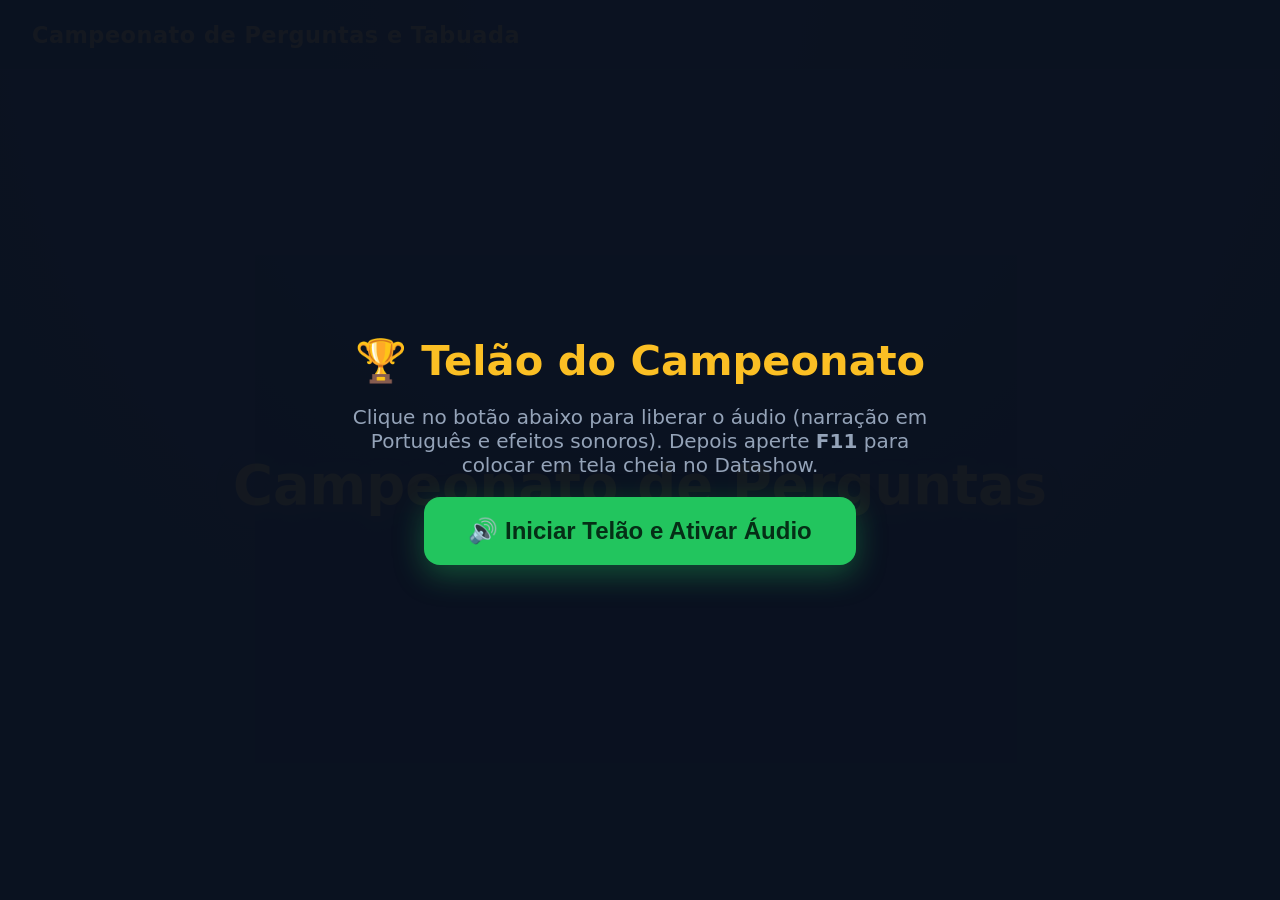
==== commit 985a220c: "Rename Index.html to index.html" ====
--- a/index.html
+++ b/index.html
@@ -1,818 +1,897 @@
-<!DOCTYPE html>
-<html lang="pt-BR">
-<head>
-<meta charset="UTF-8" />
-<meta name="viewport" content="width=device-width, initial-scale=1.0, maximum-scale=1.0, user-scalable=no" />
-<title>Meu Plano Diário</title>
-
-<!-- PWA / Ícone na tela inicial -->
-<link rel="manifest" href="manifest.json">
-<link rel="icon" href="icon.png" type="image/png">
-<link rel="apple-touch-icon" href="icon.png">
-<meta name="theme-color" content="#0a1230">
-<meta name="mobile-web-app-capable" content="yes">
-<meta name="apple-mobile-web-app-capable" content="yes">
-<meta name="apple-mobile-web-app-status-bar-style" content="black-translucent">
-<meta name="apple-mobile-web-app-title" content="Plano Diário">
-
-<style>
-  :root{
-    --bg:#0a1230;
-    --card:#101a42;
-    --card2:#152253;
-    --text:#f2f5ff;
-    --muted:#9aa8d0;
-    --blue:#2f9bff;
-    --orange:#ffa733;
-    --gold:#ffc857;
-    --green:#3ecf8e;
-    --yellow:#ffb703;
-    --red:#ef5350;
-    --border:#233067;
-    --radius:14px;
-  }
-  *{box-sizing:border-box;}
-  html,body{margin:0;padding:0;}
-  body{
-    background:var(--bg);
-    color:var(--text);
-    font-family:-apple-system,BlinkMacSystemFont,"Segoe UI",Roboto,Helvetica,Arial,sans-serif;
-    overflow-x:hidden;
-    -webkit-tap-highlight-color:transparent;
-    padding-bottom:78px;
-  }
-  header{
-    position:sticky;top:0;z-index:50;
-    background:#081029;
-    border-bottom:1px solid var(--border);
-    padding:10px 14px 12px;
-  }
-  .header-title{
-    display:flex;align-items:center;gap:8px;margin-bottom:2px;
-  }
-  .header-title img{
-    width:28px;height:28px;border-radius:8px;flex-shrink:0;
-    box-shadow:0 0 0 1px var(--border);
-  }
-  header h1{font-size:1.05rem;margin:0;}
-  header .sub{font-size:.78rem;color:var(--muted);display:flex;justify-content:space-between;margin-bottom:8px;}
-  .progress-wrap{background:var(--card2);border-radius:20px;height:10px;overflow:hidden;}
-  .progress-bar{height:100%;background:linear-gradient(90deg,var(--orange),var(--gold));width:0%;transition:width .3s ease;}
-  header .progress-text{font-size:.72rem;color:var(--muted);margin-top:5px;}
-
-  main{padding:12px 14px 10px;max-width:480px;margin:0 auto;}
-  .view{display:none;animation:fadeIn .25s ease;}
-  .view.active{display:block;}
-  @keyframes fadeIn{from{opacity:0;transform:translateY(4px);}to{opacity:1;transform:translateY(0);}}
-
-  .card{
-    background:var(--card);
-    border:1px solid var(--border);
-    border-radius:var(--radius);
-    padding:14px;
-    margin-bottom:12px;
-  }
-  .card h2{margin:0 0 8px;font-size:.95rem;}
-  .card h3{margin:0 0 6px;font-size:.9rem;}
-  .row{display:flex;align-items:center;justify-content:space-between;gap:8px;}
-  .muted{color:var(--muted);font-size:.78rem;}
-  .badge{
-    font-size:.7rem;padding:3px 9px;border-radius:20px;font-weight:600;white-space:nowrap;
-  }
-  .badge.pending{background:rgba(255,183,3,.15);color:var(--yellow);}
-  .badge.done{background:rgba(62,207,142,.15);color:var(--green);}
-  .badge.blue{background:rgba(47,155,255,.15);color:var(--blue);}
-
-  button{
-    font-family:inherit;
-    border:none;
-    cursor:pointer;
-    color:var(--text);
-  }
-  .btn{
-    background:var(--card2);
-    border:1px solid var(--border);
-    border-radius:10px;
-    padding:12px 10px;
-    font-size:.85rem;
-    min-height:46px;
-    font-weight:600;
-    transition:transform .1s ease, background .15s ease;
-  }
-  .btn:active{transform:scale(.96);}
-  .btn.primary{background:var(--blue);color:#04121f;}
-  .btn.green{background:var(--green);color:#04241a;}
-  .btn.yellow{background:var(--orange);color:#241c04;}
-  .btn.red{background:var(--red);color:#240404;}
-  .btn.ghost{background:transparent;border:1px solid var(--border);}
-  .btn.block{width:100%;}
-  .grid2{display:grid;grid-template-columns:1fr 1fr;gap:8px;}
-  .grid4{display:grid;grid-template-columns:1fr 1fr;gap:8px;}
-
-  .shortcuts{display:grid;grid-template-columns:1fr 1fr;gap:8px;margin-top:6px;}
-
-  .water-visual{
-    display:flex;flex-direction:column;align-items:center;margin:6px 0 14px;
-  }
-  .ring{
-    width:150px;height:150px;border-radius:50%;
-    background:conic-gradient(var(--blue) 0deg, var(--card2) 0deg);
-    display:flex;align-items:center;justify-content:center;
-    position:relative;transition:background 0.3s;
-  }
-  .ring::before{
-    content:"";position:absolute;width:118px;height:118px;border-radius:50%;background:var(--card);
-  }
-  .ring-text{position:relative;text-align:center;z-index:2;}
-  .ring-text .big{font-size:1.3rem;font-weight:700;}
-  .ring-text .small{font-size:.72rem;color:var(--muted);}
-
-  .hist-item{
-    display:flex;justify-content:space-between;padding:8px 0;border-bottom:1px solid var(--border);font-size:.85rem;}
-  .hist-item:last-child{border-bottom:none;}
-
-  input[type=number], input[type=time]{
-    background:var(--card2);
-    border:1px solid var(--border);
-    color:var(--text);
-    border-radius:8px;
-    padding:9px 10px;
-    font-size:.9rem;
-    width:100%;
-  }
-  label.field{display:block;font-size:.78rem;color:var(--muted);margin:10px 0 4px;}
-  .switch{
-    position:relative;width:46px;height:26px;background:var(--card2);border-radius:20px;border:1px solid var(--border);flex-shrink:0;
-  }
-  .switch input{opacity:0;width:100%;height:100%;position:absolute;margin:0;cursor:pointer;}
-  .switch .knob{
-    position:absolute;top:2px;left:2px;width:20px;height:20px;border-radius:50%;background:var(--muted);transition:.2s;
-  }
-  .switch input:checked + .knob{transform:translateX(20px);background:var(--orange);}
-
-  details.meal{border-top:1px solid var(--border);padding-top:10px;margin-top:10px;}
-  details.meal summary{list-style:none;cursor:pointer;font-weight:600;font-size:.85rem;}
-  details.meal summary::-webkit-details-marker{display:none;}
-  .opt{
-    background:var(--card2);border:1px solid var(--border);border-radius:10px;padding:10px;margin-top:8px;font-size:.8rem;
-  }
-  .opt ul{margin:6px 0 0;padding-left:18px;}
-  .opt li{margin-bottom:3px;}
-  .opt-tabs{display:flex;gap:8px;margin-top:8px;}
-  .opt-tab{
-    flex:1;text-align:center;padding:8px;border-radius:8px;background:var(--card2);border:1px solid var(--border);font-size:.8rem;font-weight:600;
-  }
-  .opt-tab.active{background:var(--orange);color:#241c04;border-color:var(--orange);}
-
-  nav.bottom{
-    position:fixed;bottom:0;left:0;right:0;
-    background:#081029;border-top:1px solid var(--border);
-    display:flex;z-index:60;
-    padding-bottom:env(safe-area-inset-bottom);
-  }
-  nav.bottom button{
-    flex:1;background:none;display:flex;flex-direction:column;align-items:center;
-    gap:2px;padding:10px 0 8px;font-size:.68rem;color:var(--muted);min-height:60px;
-  }
-  nav.bottom button.active{color:var(--orange);}
-  nav.bottom .ic{font-size:1.25rem;line-height:1;}
-
-  .modal-overlay{
-    position:fixed;inset:0;background:rgba(0,0,0,.6);display:none;align-items:center;justify-content:center;z-index:100;padding:20px;
-  }
-  .modal-overlay.show{display:flex;}
-  .modal{
-    background:var(--card);border:1px solid var(--border);border-radius:14px;padding:18px;width:100%;max-width:340px;
-  }
-  .modal h3{margin-top:0;}
-  .modal .actions{display:flex;gap:8px;margin-top:14px;}
-  .modal .actions button{flex:1;}
-
-  .toast{
-    position:fixed;bottom:88px;left:14px;right:14px;
-    background:var(--orange);color:#241c04;
-    padding:12px 14px;border-radius:10px;font-size:.85rem;font-weight:600;
-    z-index:200;transform:translateY(20px);opacity:0;transition:.25s ease;
-    pointer-events:none;
-  }
-  .toast.show{transform:translateY(0);opacity:1;}
-  .toast.alert{background:var(--yellow);color:#241c04;}
-
-  .footnote{font-size:.7rem;color:var(--muted);margin-top:10px;line-height:1.4;}
-  .meta-grid{display:grid;grid-template-columns:1fr 1fr;gap:8px;font-size:.8rem;}
-  .meta-box{background:var(--card2);border-radius:10px;padding:8px;text-align:center;}
-  .meta-box .v{font-weight:700;font-size:1rem;color:var(--gold);}
-  .meta-box .l{color:var(--muted);font-size:.68rem;}
-
-  .status-line{display:flex;align-items:center;gap:6px;font-size:.78rem;color:var(--muted);margin-top:4px;}
-  .dot{width:8px;height:8px;border-radius:50%;background:var(--muted);}
-  .dot.ok{background:var(--green);}
-  .dot.no{background:var(--red);}
-  .dot.warn{background:var(--yellow);}
-</style>
-</head>
-<body>
-
-<header>
-  <div class="header-title">
-    <img src="icon.png" alt="Ícone" onerror="this.style.display='none'" />
-    <h1>Meu Plano Diário</h1>
-  </div>
-  <div class="sub"><span id="dateLabel">--/--/----</span><span id="miniStatus"></span></div>
-  <div class="progress-wrap"><div class="progress-bar" id="dayProgressBar"></div></div>
-  <div class="progress-text" id="dayProgressText">0 de 5 metas concluídas</div>
-</header>
-
-<main>
-
-  <!-- HOJE -->
-  <section class="view active" id="view-hoje">
-    <div class="card">
-      <h2>⏰ Próxima ação</h2>
-      <div id="nextAction" class="muted">Calculando...</div>
-    </div>
-
-    <div class="card">
-      <div class="row"><h3>💧 Água</h3><span class="badge blue" id="hojeWaterBadge">0 / 5500 ml</span></div>
-      <div class="progress-wrap"><div class="progress-bar" id="hojeWaterBar" style="background:var(--blue);"></div></div>
-    </div>
-    <div class="card">
-      <div class="row"><h3>💊 Creatina</h3><span class="badge pending" id="hojeCreatinaBadge">Pendente</span></div>
-    </div>
-    <div class="card">
-      <div class="row"><h3>🌙 Magnésio</h3><span class="badge pending" id="hojeMagnesioBadge">Pendente</span></div>
-    </div>
-    <div class="card">
-      <div class="row"><h3>🍽️ Refeição 1 — Almoço</h3><span class="badge pending" id="hojeR1Badge">Pendente</span></div>
-    </div>
-    <div class="card">
-      <div class="row"><h3>🍽️ Refeição 2 — Jantar</h3><span class="badge pending" id="hojeR2Badge">Pendente</span></div>
-    </div>
-    <div class="shortcuts">
-      <button class="btn primary" onclick="addWater(250);toast('+250 ml registrado')">+250 ml</button>
-      <button class="btn green" onclick="markCreatina()">Registrar creatina</button>
-      <button class="btn yellow" onclick="markMagnesio()">Registrar magnésio</button>
-      <button class="btn ghost" onclick="goTo('refeicoes')">Ver refeições</button>
-    </div>
-  </section>
-
-  <!-- ÁGUA -->
-  <section class="view" id="view-agua">
-    <div class="card">
-      <h2>💧 Hidratação</h2>
-      <p class="muted" style="margin:2px 0 10px;">Meta configurada: 5 a 6 litros por dia</p>
-      <div class="water-visual">
-        <div class="ring" id="waterRing">
-          <div class="ring-text">
-            <div class="big" id="waterBig">0 ml</div>
-            <div class="small" id="waterSmall">de 5500 ml</div>
-          </div>
-        </div>
-      </div>
-      <div class="meta-grid">
-        <div class="meta-box"><div class="v" id="waterConsumed">0 L</div><div class="l">Consumido</div></div>
-        <div class="meta-box"><div class="v" id="waterGoal">5,5 L</div><div class="l">Meta</div></div>
-        <div class="meta-box"><div class="v" id="waterLeft">5,5 L</div><div class="l">Restante</div></div>
-        <div class="meta-box"><div class="v" id="waterPct">0%</div><div class="l">Concluído</div></div>
-      </div>
-      <div id="waterMsg" class="footnote" style="display:none;">🎉 Meta diária atingida! Continue se hidratando sem necessidade de exceder a meta.</div>
-    </div>
-    <div class="card">
-      <h3>Adicionar</h3>
-      <div class="grid4">
-        <button class="btn primary" onclick="addWater(250)">+250 ml</button>
-        <button class="btn primary" onclick="addWater(500)">+500 ml</button>
-        <button class="btn primary" onclick="addWater(750)">+750 ml</button>
-        <button class="btn ghost" onclick="openCustomWater()">Personalizado</button>
-      </div>
-      <button class="btn ghost block" style="margin-top:8px;" onclick="undoWater()">↩️ Desfazer último registro</button>
-    </div>
-    <div class="card">
-      <div class="row"><h3>Histórico de hoje</h3><button class="btn red" style="padding:8px 10px;font-size:.75rem;" onclick="clearWaterHistory()">Apagar histórico</button></div>
-      <div id="waterHistory"><p class="muted">Nenhum registro ainda.</p></div>
-    </div>
-    <div class="card">
-      <h3>🔔 Lembretes de água</h3>
-      <div class="row" style="margin-bottom:10px;">
-        <span>Ativar lembretes</span>
-        <label class="switch"><input type="checkbox" id="waterRemindEnabled" /><span class="knob"></span></label>
-      </div>
-      <label class="field">Intervalo (min)</label>
-      <input type="number" id="waterInterval" min="10" max="240" value="60" />
-      <div class="grid2">
-        <div><label class="field">Início</label><input type="time" id="waterStart" value="05:00" /></div>
-        <div><label class="field">Término</label><input type="time" id="waterEnd" value="22:00" /></div>
-      </div>
-      <button class="btn ghost block" style="margin-top:10px;" onclick="saveSettings();toast('Configurações salvas')">Salvar</button>
-      <p class="muted" style="margin-top:10px;font-size:.75rem;">Lembretes funcionam apenas enquanto o app estiver aberto no navegador. Fechar o app pode interromper os avisos.</p>
-      <div id="notifStatusLine" class="status-line"><span class="dot" id="notifDot"></span><span id="notifText">Verificando suporte...</span></div>
-      <button class="btn primary block" style="margin-top:8px;" onclick="requestNotifPermission()">Ativar notificações do navegador</button>
-    </div>
-    <p class="footnote">A necessidade de água varia conforme clima, saúde, alimentação, orientação profissional. Ajuste a meta se necessário.</p>
-  </section>
-
-  <!-- REFEIÇÕES -->
-  <section class="view" id="view-refeicoes">
-    <div class="card">
-      <h2>🎯 Metas diárias</h2>
-      <div class="meta-grid">
-        <div class="meta-box"><div class="v">2300</div><div class="l">kcal</div></div>
-        <div class="meta-box"><div class="v">190 g</div><div class="l">Proteína</div></div>
-        <div class="meta-box"><div class="v">80 g</div><div class="l">Gordura</div></div>
-        <div class="meta-box"><div class="v">205 g</div><div class="l">Carboidrato</div></div>
-      </div>
-    </div>
-    <div class="card">
-      <div class="row"><h2 style="margin:0;">🍽️ Refeição 1 — Almoço</h2><span class="badge pending" id="r1Badge">Pendente</span></div>
-      <p class="muted" style="margin:4px 0 0;">Horário recomendado: 12:00</p>
-      <div class="opt-tabs">
-        <div class="opt-tab" id="r1TabA" onclick="setMealOption('r1','A')">Opção A</div>
-        <div class="opt-tab" id="r1TabB" onclick="setMealOption('r1','B')">Opção B</div>
-      </div>
-      <div class="opt" id="r1OptA">
-        <strong>Cortes magros</strong>
-        <ul>
-          <li>300 g de lombo suíno grelhado ou patinho moído</li>
-          <li>250 g de arroz branco cozido</li>
-          <li>150 g de feijão</li>
-          <li>300 g de vegetais fibrosos: brócolis, cenoura ou abobrinha</li>
-          <li>1 colher de sopa de azeite</li>
-        </ul>
-      </div>
-      <div class="opt" id="r1OptB" style="display:none;">
-        <strong>Cortes de churrasco</strong>
-        <ul>
-          <li>250 g de contrafilé ou ponta de peito</li>
-          <li>Remover a gordura visível no prato</li>
-          <li>100 g de arroz branco</li>
-          <li>Salada de folhas verdes à vontade, temperada com vinagre ou limão</li>
-        </ul>
-      </div>
-      <button class="btn green block" style="margin-top:10px;" id="r1Btn" onclick="toggleMeal('r1')">Marcar como realizada</button>
-      <div class="muted" id="r1Time" style="margin-top:6px;"></div>
-    </div>
-    <div class="card">
-      <div class="row"><h2 style="margin:0;">🍽️ Refeição 2 — Jantar</h2><span class="badge pending" id="r2Badge">Pendente</span></div>
-      <p class="muted" style="margin:4px 0 0;">Horário recomendado: 19:30</p>
-      <div class="opt-tabs">
-        <div class="opt-tab" id="r2TabA" onclick="setMealOption('r2','A')">Opção A</div>
-        <div class="opt-tab" id="r2TabB" onclick="setMealOption('r2','B')">Opção B</div>
-      </div>
-      <div class="opt" id="r2OptA">
-        <strong>Foco em volume</strong>
-        <ul>
-          <li>250 g de peito de frango desfiado ou coxão mole</li>
-          <li>300 g de batata assada ou purê</li>
-          <li>Salada completa</li>
-          <li>1 fruta cítrica: laranja ou abacaxi</li>
-        </ul>
-      </div>
-      <div class="opt" id="r2OptB" style="display:none;">
-        <strong>Ovos e pão</strong>
-        <ul>
-          <li>Omelete com 4 ovos + 4 claras</li>
-          <li>Recheio: espinafre e tomate</li>
-          <li>3 fatias de pão integral</li>
-          <li>1 porção de mamão</li>
-        </ul>
-      </div>
-      <button class="btn green block" style="margin-top:10px;" id="r2Btn" onclick="toggleMeal('r2')">Marcar como realizada</button>
-      <div class="muted" id="r2Time" style="margin-top:6px;"></div>
-    </div>
-    <div class="card">
-      <h2>💊 Suplementação</h2>
-      <div class="row" style="margin-bottom:8px;">
-        <div><strong>Creatina</strong><div class="muted">5 g diária em água</div></div>
-      </div>
-      <div class="row">
-        <span class="badge pending" id="creatinaBadge2">Pendente</span>
-        <button class="btn green" style="padding:9px 12px;" onclick="markCreatina()">Marcar</button>
-      </div>
-      <div class="muted" id="creatinaTime2" style="margin-top:4px;"></div>
-      <hr style="border-color:var(--border);margin:14px 0;">
-      <div class="row" style="margin-bottom:8px;">
-        <div><strong>Magnésio</strong><div class="muted">Antes de dormir</div></div>
-      </div>
-      <div class="row">
-        <span class="badge pending" id="magnesioBadge2">Pendente</span>
-        <button class="btn yellow" style="padding:9px 12px;" onclick="markMagnesio()">Marcar</button>
-      </div>
-      <div class="muted" id="magnesioTime2" style="margin-top:4px;"></div>
-    </div>
-  </section>
-
-  <!-- AJUSTES -->
-  <section class="view" id="view-ajustes">
-    <div class="card">
-      <h2>⚙️ Metas e horários</h2>
-      <label class="field">Meta diária de água (ml)</label>
-      <input type="number" id="cfgWaterGoal" value="5500" step="50" />
-      <label class="field">Intervalo lembretes (min)</label>
-      <input type="number" id="cfgWaterInterval" value="60" />
-      <div class="grid2">
-        <div><label class="field">Início</label><input type="time" id="cfgWaterStart" value="05:00" /></div>
-        <div><label class="field">Término</label><input type="time" id="cfgWaterEnd" value="22:00" /></div>
-      </div>
-      <label class="field">Horário creatina</label>
-      <input type="time" id="cfgCreatinaTime" value="12:00" />
-      <label class="field">Horário magnésio</label>
-      <input type="time" id="cfgMagnesioTime" value="21:30" />
-    </div>
-    <div class="card">
-      <h2>🔔 Ativar lembretes</h2>
-      <div class="row"><span>Água</span><label class="switch"><input type="checkbox" id="cfgWaterEnabled" /><span class="knob"></span></label></div>
-      <div class="row"><span>Creatina</span><label class="switch"><input type="checkbox" id="cfgCreatinaEnabled" /><span class="knob"></span></label></div>
-      <div class="row"><span>Magnésio</span><label class="switch"><input type="checkbox" id="cfgMagnesioEnabled" /><span class="knob"></span></label></div>
-      <button class="btn primary block" style="margin-top:12px;" onclick="saveSettings();toast('Configurações salvas')">Salvar configurações</button>
-    </div>
-    <div class="card">
-      <h2>🔔 Notificações do navegador</h2>
-      <div class="status-line"><span class="dot" id="notifDot2"></span><span id="notifText2">Verificando suporte...</span></div>
-      <button class="btn primary block" style="margin-top:10px;" onclick="requestNotifPermission()">Solicitar permissão</button>
-    </div>
-    <div class="card">
-      <h2>🧹 Dados</h2>
-      <button class="btn red block" onclick="clearDayData()">Limpar dados do dia</button>
-      <button class="btn ghost block" style="margin-top:8px;" onclick="restoreDefaults()">Restaurar padrão</button>
-    </div>
-    <div class="card">
-      <h2>ℹ️ Como funcionam os lembretes</h2>
-      <p class="muted" style="font-size:.78rem;line-height:1.5;">
-        Os lembretes verificam enquanto o app estiver aberto na tela. Utilizam alertas visuais e notificações (se concedido). Fechar o navegador ou bloquear notificações interrompe o funcionamento.
-      </p>
-    </div>
-  </section>
-
-</main>
-
-<nav class="bottom">
-  <button class="active" data-view="hoje" onclick="goTo('hoje')"><span class="ic">🏠</span>Hoje</button>
-  <button data-view="agua" onclick="goTo('agua')"><span class="ic">💧</span>Água</button>
-  <button data-view="refeicoes" onclick="goTo('refeicoes')"><span class="ic">🍽️</span>Refeições</button>
-  <button data-view="ajustes" onclick="goTo('ajustes')"><span class="ic">⚙️</span>Ajustes</button>
-</nav>
-
-<div class="modal-overlay" id="customWaterModal">
-  <div class="modal">
-    <h3>Quantidade personalizada</h3>
-    <label class="field">Quantidade em ml</label>
-    <input type="number" id="customWaterInput" min="1" placeholder="Ex: 300" />
-    <div class="actions">
-      <button class="btn ghost" onclick="closeModal('customWaterModal')">Cancelar</button>
-      <button class="btn primary" onclick="confirmCustomWater()">Adicionar</button>
-    </div>
-  </div>
-</div>
-
-<div class="toast" id="toast"></div>
-
-<script>
-// ===================== ESTADO =====================
-const DEFAULT_SETTINGS = {
-  waterGoal: 5500,
-  waterInterval: 60,
-  waterStart: "05:00",
-  waterEnd: "22:00",
-  waterEnabled: false,
-  creatinaTime: "12:00",
-  creatinaEnabled: false,
-  magnesioTime: "21:30",
-  magnesioEnabled: false
-};
-
-let settings = loadJSON('settings', DEFAULT_SETTINGS);
-let data = loadJSON('dailyData', freshDailyData());
-let notifSentToday = loadJSON('notifSent', {});
-
-function freshDailyData(){
-  return {
-    date: todayStr(),
-    water: 0,
-    waterHistory: [],
-    creatina: {done:false, time:null},
-    magnesio: {done:false, time:null},
-    r1: {option:'A', done:false, time:null},
-    r2: {option:'A', done:false, time:null}
-  };
-}
-
-function loadJSON(key, fallback){
-  try{
-    const raw = localStorage.getItem(key);
-    if(!raw) return JSON.parse(JSON.stringify(fallback));
-    return Object.assign(JSON.parse(JSON.stringify(fallback)), JSON.parse(raw));
-  }catch(e){ return JSON.parse(JSON.stringify(fallback)); }
-}
-function save(key, obj){ localStorage.setItem(key, JSON.stringify(obj)); }
-function saveAll(){ save('dailyData', data); save('settings', settings); save('notifSent', notifSentToday); }
-
-function todayStr(){
-  const d = new Date();
-  return d.getFullYear()+"-"+pad(d.getMonth()+1)+"-"+pad(d.getDate());
-}
-function pad(n){ return n.toString().padStart(2,'0'); }
-function formatDateBR(d){ return pad(d.getDate())+"/"+pad(d.getMonth()+1)+"/"+d.getFullYear(); }
-function formatTimeBR(d){ return pad(d.getHours())+":"+pad(d.getMinutes()); }
-
-function checkDayChange(){
-  if(data.date !== todayStr()){
-    data = freshDailyData();
-    notifSentToday = {};
-    saveAll();
-  }
-}
-checkDayChange();
-
-function goTo(view){
-  document.querySelectorAll('.view').forEach(v=>v.classList.remove('active'));
-  document.getElementById('view-'+view).classList.add('active');
-  document.querySelectorAll('nav.bottom button').forEach(b=>{
-    b.classList.toggle('active', b.dataset.view===view);
-  });
-  window.scrollTo(0, 0);
-}
-
-let toastTimer;
-function toast(msg, isAlert){
-  const t = document.getElementById('toast');
-  t.textContent = msg;
-  t.classList.toggle('alert', !!isAlert);
-  t.classList.add('show');
-  clearTimeout(toastTimer);
-  toastTimer = setTimeout(()=>t.classList.remove('show'), 3200);
-}
-
-function addWater(ml){
-  checkDayChange();
-  data.water += ml;
-  data.waterHistory.push({time: formatTimeBR(new Date()), amount: ml});
-  saveAll();
-  renderAll();
-  if(data.water >= settings.waterGoal && (data.water - ml) < settings.waterGoal){
-    toast('🎉 Meta diária de água atingida!');
-  }
-}
-function undoWater(){
-  if(data.waterHistory.length===0){ toast('Nenhum registro para desfazer', true); return; }
-  const last = data.waterHistory.pop();
-  data.water = Math.max(0, data.water - last.amount);
-  saveAll();
-  renderAll();
-  toast('Último registro desfeito');
-}
-function clearWaterHistory(){
-  if(!confirm('Apagar todo o histórico de água de hoje? A quantidade total também será zerada.')) return;
-  data.water=0; data.waterHistory=[];
-  saveAll(); renderAll(); toast('Histórico de água apagado');
-}
-function openCustomWater(){
-  document.getElementById('customWaterInput').value='';
-  document.getElementById('customWaterModal').classList.add('show');
-}
-function closeModal(id){ document.getElementById(id).classList.remove('show'); }
-function confirmCustomWater(){
-  const v=parseInt(document.getElementById('customWaterInput').value);
-  if(!v||v<=0){ toast('Informe uma quantidade válida', true); return; }
-  addWater(v);
-  closeModal('customWaterModal');
-  toast(`+${v} ml registrado`);
-}
-
-function markCreatina(){
-  checkDayChange();
-  data.creatina.done= !data.creatina.done;
-  data.creatina.time= data.creatina.done ? formatTimeBR(new Date()) : null;
-  saveAll(); renderAll();
-  toast(data.creatina.done ? 'Creatina registrada ✅' : 'Creatina desmarcada');
-}
-function markMagnesio(){
-  checkDayChange();
-  data.magnesio.done= !data.magnesio.done;
-  data.magnesio.time= data.magnesio.done ? formatTimeBR(new Date()) : null;
-  saveAll(); renderAll();
-  toast(data.magnesio.done ? 'Magnésio registrado ✅' : 'Magnésio desmarcado');
-}
-
-function setMealOption(key, opt){
-  data[key].option= opt; saveAll(); renderAll();
-}
-function toggleMeal(key){
-  data[key].done= !data[key].done;
-  data[key].time= data[key].done ? formatTimeBR(new Date()) : null;
-  saveAll(); renderAll();
-  toast(data[key].done ? 'Refeição marcada' : 'Marcação desfeita');
-}
-
-function renderAll(){
-  checkDayChange();
-  const now= new Date();
-  document.getElementById('dateLabel').textContent= formatDateBR(now);
-
-  let goals=0, total=5;
-  if(data.water >= settings.waterGoal) goals++;
-  if(data.creatina.done) goals++;
-  if(data.magnesio.done) goals++;
-  if(data.r1.done) goals++;
-  if(data.r2.done) goals++;
-  document.getElementById('dayProgressBar').style.width= (goals/total*100)+'%';
-  document.getElementById('dayProgressText').textContent= `${goals} de ${total} metas concluídas`;
-
-  const pct= Math.min(100, Math.round((data.water/settings.waterGoal)*100));
-  document.getElementById('waterRing').style.background= `conic-gradient(var(--blue) ${pct*3.6}deg, var(--card2) 0deg)`;
-  document.getElementById('waterBig').textContent= data.water+' ml';
-  document.getElementById('waterSmall').textContent= 'de '+settings.waterGoal+' ml';
-  document.getElementById('waterConsumed').textContent= (data.water/1000).toLocaleString('pt-BR',{minimumFractionDigits:1,maximumFractionDigits:1})+' L';
-  document.getElementById('waterGoal').textContent= (settings.waterGoal/1000).toLocaleString('pt-BR',{minimumFractionDigits:1,maximumFractionDigits:1})+' L';
-  const left= Math.max(0, settings.waterGoal-data.water);
-  document.getElementById('waterLeft').textContent= (left/1000).toLocaleString('pt-BR',{minimumFractionDigits:1,maximumFractionDigits:1})+' L';
-  document.getElementById('waterPct').textContent= pct+'%';
-  document.getElementById('waterMsg').style.display= data.water >= settings.waterGoal ? 'block':'none';
-
-  document.getElementById('hojeWaterBadge').textContent= data.water+' / '+settings.waterGoal+' ml';
-  document.getElementById('hojeWaterBar').style.width= pct+'%';
-
-  const histEl= document.getElementById('waterHistory');
-  if(data.waterHistory.length===0){
-    histEl.innerHTML= '<p class="muted">Nenhum registro ainda.</p>';
-  } else {
-    histEl.innerHTML= data.waterHistory.slice().reverse().map(h=>
-      `<div class="hist-item"><span>${h.time}</span><span>+${h.amount} ml</span></div>`
-    ).join('');
-  }
-
-  setBadge('hojeCreatinaBadge', data.creatina.done, 'Tomada', 'Pendente');
-  setBadge('creatinaBadge2', data.creatina.done, 'Tomada', 'Pendente');
-  document.getElementById('creatinaTime2').textContent= data.creatina.done ? 'Registrada às '+data.creatina.time : '';
-
-  setBadge('hojeMagnesioBadge', data.magnesio.done, 'Tomado', 'Pendente');
-  setBadge('magnesioBadge2', data.magnesio.done, 'Tomado', 'Pendente');
-  document.getElementById('magnesioTime2').textContent= data.magnesio.done ? 'Registrado às '+data.magnesio.time : '';
-
-  setBadge('hojeR1Badge', data.r1.done, 'Realizada', 'Pendente');
-  setBadge('r1Badge', data.r1.done, 'Realizada', 'Pendente');
-  document.getElementById('r1Btn').textContent= data.r1.done ? 'Desfazer marcação' : 'Marcar como realizada';
-  document.getElementById('r1Time').textContent= data.r1.done ? 'Concluída às '+data.r1.time : '';
-  document.getElementById('r1TabA').classList.toggle('active', data.r1.option==='A');
-  document.getElementById('r1TabB').classList.toggle('active', data.r1.option==='B');
-  document.getElementById('r1OptA').style.display= data.r1.option==='A' ? 'block':'none';
-  document.getElementById('r1OptB').style.display= data.r1.option==='B' ? 'block':'none';
-
-  setBadge('hojeR2Badge', data.r2.done, 'Realizada', 'Pendente');
-  setBadge('r2Badge', data.r2.done, 'Realizada', 'Pendente');
-  document.getElementById('r2Btn').textContent= data.r2.done ? 'Desfazer marcação' : 'Marcar como realizada';
-  document.getElementById('r2Time').textContent= data.r2.done ? 'Concluída às '+data.r2.time : '';
-  document.getElementById('r2TabA').classList.toggle('active', data.r2.option==='A');
-  document.getElementById('r2TabB').classList.toggle('active', data.r2.option==='B');
-  document.getElementById('r2OptA').style.display= data.r2.option==='A' ? 'block':'none';
-  document.getElementById('r2OptB').style.display= data.r2.option==='B' ? 'block':'none';
-
-  document.getElementById('nextAction').textContent= computeNextAction();
-
-  document.getElementById('waterRemindEnabled').checked= settings.waterEnabled;
-  document.getElementById('waterInterval').value= settings.waterInterval;
-  document.getElementById('waterStart').value= settings.waterStart;
-  document.getElementById('waterEnd').value= settings.waterEnd;
-
-  document.getElementById('cfgWaterGoal').value= settings.waterGoal;
-  document.getElementById('cfgWaterInterval').value= settings.waterInterval;
-  document.getElementById('cfgWaterStart').value= settings.waterStart;
-  document.getElementById('cfgWaterEnd').value= settings.waterEnd;
-  document.getElementById('cfgCreatinaTime').value= settings.creatinaTime;
-  document.getElementById('cfgMagnesioTime').value= settings.magnesioTime;
-  document.getElementById('cfgWaterEnabled').checked= settings.waterEnabled;
-  document.getElementById('cfgCreatinaEnabled').checked= settings.creatinaEnabled;
-  document.getElementById('cfgMagnesioEnabled').checked= settings.magnesioEnabled;
-
-  renderNotifStatus();
-}
-
-function setBadge(id, done, doneText, pendingText){
-  const el= document.getElementById(id);
-  el.textContent= done ? doneText : pendingText;
-  el.className= 'badge ' + (done ? 'done':'pending');
-}
-
-function computeNextAction(){
-  const now= new Date();
-  const items= [];
-  if(!data.r1.done) items.push({t:'12:00', label:'Almoço às 12:00'});
-  if(!data.creatina.done) items.push({t:settings.creatinaTime, label:'Tomar creatina às '+settings.creatinaTime});
-  if(!data.r2.done) items.push({t:'19:30', label:'Jantar às 19:30'});
-  if(!data.magnesio.done) items.push({t:settings.magnesioTime, label:'Tomar magnésio às '+settings.magnesioTime});
-  if(items.length===0) return '✅ Todas as metas concluídas!';
-  const nowMin= now.getHours()*60+now.getMinutes();
-  items.forEach(i=>{
-    const [h,m]= i.t.split(':').map(Number);
-    i.diff= (h*60+m)-nowMin;
-  });
-  const future= items.filter(i=>i.diff>=0).sort((a,b)=>a.diff - b.diff);
-  return future.length ? future[0].label : (items.sort((a,b)=>a.diff - b.diff)[0].label);
-}
-
-function saveSettings(){
-  settings.waterGoal= parseInt(document.getElementById('cfgWaterGoal').value)||5500;
-  settings.waterInterval= parseInt(document.getElementById('cfgWaterInterval').value)||60;
-  settings.waterStart= document.getElementById('cfgWaterStart').value||'05:00';
-  settings.waterEnd= document.getElementById('cfgWaterEnd').value||'22:00';
-  settings.creatinaTime= document.getElementById('cfgCreatinaTime').value||'12:00';
-  settings.magnesioTime= document.getElementById('cfgMagnesioTime').value||'21:30';
-  settings.waterEnabled= document.getElementById('cfgWaterEnabled').checked;
-  settings.creatinaEnabled= document.getElementById('cfgCreatinaEnabled').checked;
-  settings.magnesioEnabled= document.getElementById('cfgMagnesioEnabled').checked;
-  saveAll();
-  renderAll();
-}
-
-function clearDayData(){
-  if(!confirm('Isso apagará os dados de hoje. Continuar?')) return;
-  data= freshDailyData();
-  notifSentToday= {};
-  saveAll();
-  renderAll();
-  toast('Dados do dia limpos');
-}
-function restoreDefaults(){
-  if(!confirm('Restaurar configurações padrão?')) return;
-  Object.assign(settings, DEFAULT_SETTINGS);
-  saveAll();
-  renderAll();
-  toast('Configurações padrão restauradas');
-}
-
-function notifSupported(){ return 'Notification' in window; }
-function requestNotifPermission(){
-  if(!notifSupported()){ toast('Sem suporte a notificações', true); return; }
-  Notification.requestPermission().then(()=>{ renderNotifStatus(); toast('Permissão atualizada'); });
-}
-function renderNotifStatus(){
-  let dotClass='warn', text='Lembretes ativos somente enquanto o app estiver aberto';
-  if(!notifSupported()){
-    dotClass='no'; text='Sem suporte a notificações';
-  } else if(Notification.permission==='granted'){
-    dotClass='ok'; text='Permissões concedidas';
-  } else if(Notification.permission==='denied'){
-    dotClass='no'; text='Permissões negadas';
-  } else {
-    dotClass='warn'; text='Permissão não concedida';
-  }
-  document.getElementById('notifDot').className= 'dot '+dotClass;
-  document.getElementById('notifText').textContent= text;
-  document.getElementById('notifDot2').className= 'dot '+dotClass;
-  document.getElementById('notifText2').textContent= text;
-}
-function fireNotification(title, body){
-  if(notifSupported() && Notification.permission==='granted'){
-    try{ new Notification(title, {body}); }catch(e){}
-  }
-  toast(body, true);
-}
-function timeToMinutes(t){const [h,m]=t.split(':').map(Number); return h*60+m;}
-function checkReminders(){
-  checkDayChange();
-  const now= new Date();
-  const nowMin= now.getHours()*60+ now.getMinutes();
-  const key= todayStr()+'_'+ now.getHours()+':'+ now.getMinutes();
-  if(settings.waterEnabled){
-    const start= timeToMinutes(settings.waterStart);
-    const end= timeToMinutes(settings.waterEnd);
-    const interval= settings.waterInterval ||60;
-    if(nowMin >= start && nowMin <= end){
-      if((nowMin - start)%interval===0){
-        const k= 'water_'+key;
-        if(!notifSentToday[k]){
-          notifSentToday[k]=true;
-          fireNotification('Hora da água 💧','Hora de beber água.');
-          save('notifSent',notifSentToday);
-        }
-      }
-    }
-  }
-  if(settings.creatinaEnabled && !data.creatina.done){
-    if(nowMin=== timeToMinutes(settings.creatinaTime)){
-      const k= 'creatina_'+key;
-      if(!notifSentToday[k]){
-        notifSentToday[k]= true;
-        fireNotification('Creatina 💊','Hora de tomar sua creatina.');
-        save('notifSent',notifSentToday);
-      }
-    }
-  }
-  if(settings.magnesioEnabled && !data.magnesio.done){
-    if(nowMin=== timeToMinutes(settings.magnesioTime)){
-      const k= 'magnesio_'+key;
-      if(!notifSentToday[k]){
-        notifSentToday[k]= true;
-        fireNotification('Magnésio 🌙','Hora de tomar magnésio.');
-        save('notifSent',notifSentToday);
-      }
-    }
-  }
-  renderAll();
-}
-setInterval(checkReminders,20000);
-
-renderAll();
-renderNotifStatus();
-</script>
-</body>
-</html>
+<!DOCTYPE html>
+<html lang="pt-BR">
+<head>
+  <meta charset="UTF-8">
+  <meta name="viewport" content="width=device-width, initial-scale=1.0">
+  <title>Telão — Campeonato de Perguntas</title>
+  <style>
+    :root {
+      --bg: #0b1221;
+      --bg-card: #142038;
+      --bg-soft: #1c2c4c;
+      --text: #f8fafc;
+      --muted: #94a3b8;
+      --accent: #38bdf8;
+      --gold: #fbbf24;
+      --green: #22c55e;
+      --red: #ef4444;
+      --orange: #f97316;
+    }
+
+    * { box-sizing: border-box; margin: 0; padding: 0; }
+
+    body {
+      font-family: 'Segoe UI', system-ui, -apple-system, sans-serif;
+      background: radial-gradient(circle at top, #172542 0%, var(--bg) 70%);
+      color: var(--text);
+      height: 100vh;
+      overflow: hidden;
+      display: flex;
+      flex-direction: column;
+    }
+
+    /* Overlay inicial para liberar som e voz no navegador */
+    #unlockOverlay {
+      position: fixed;
+      inset: 0;
+      background: rgba(11, 18, 33, 0.96);
+      z-index: 9999;
+      display: flex;
+      flex-direction: column;
+      align-items: center;
+      justify-content: center;
+      text-align: center;
+      gap: 20px;
+      padding: 30px;
+    }
+    #unlockOverlay h1 { font-size: 2.6rem; color: var(--gold); }
+    #unlockOverlay p { font-size: 1.25rem; color: var(--muted); max-width: 600px; }
+    #btnUnlock {
+      background: var(--green);
+      color: #052e16;
+      border: none;
+      padding: 20px 44px;
+      font-size: 1.5rem;
+      font-weight: 800;
+      border-radius: 16px;
+      cursor: pointer;
+      box-shadow: 0 10px 30px rgba(34, 197, 94, 0.35);
+      transition: transform 0.15s;
+    }
+    #btnUnlock:hover { transform: scale(1.04); }
+
+    /* Cabeçalho fixo do telão */
+    header {
+      display: flex;
+      align-items: center;
+      justify-content: space-between;
+      padding: 14px 32px;
+      background: rgba(10, 16, 30, 0.7);
+      border-bottom: 1px solid rgba(255,255,255,0.08);
+      min-height: 70px;
+    }
+    .brand {
+      display: flex;
+      align-items: center;
+      gap: 14px;
+    }
+    .brand img {
+      height: 46px;
+      width: auto;
+      border-radius: 8px;
+    }
+    .brand-title {
+      font-size: 1.4rem;
+      font-weight: 800;
+      letter-spacing: 0.5px;
+      color: var(--gold);
+    }
+    .audio-pill {
+      padding: 8px 18px;
+      border-radius: 999px;
+      font-size: 1rem;
+      font-weight: 700;
+      background: var(--bg-soft);
+      color: var(--accent);
+      display: none;
+      align-items: center;
+      gap: 8px;
+    }
+    .audio-pill.active { display: inline-flex; }
+    .audio-pill.speaking { background: rgba(56, 189, 248, 0.2); color: #7dd3fc; }
+    .audio-pill.running { background: rgba(249, 115, 22, 0.25); color: #fdba74; }
+
+    /* Área principal */
+    main {
+      flex: 1;
+      display: flex;
+      flex-direction: column;
+      padding: 20px 36px;
+      overflow: hidden;
+    }
+    .screen { display: none; flex: 1; flex-direction: column; min-height: 0; }
+    .screen.active { display: flex; }
+
+    /* === TELA 1: ESPERA / CONFRONTO === */
+    #screen-espera {
+      align-items: center;
+      justify-content: center;
+      text-align: center;
+      gap: 28px;
+    }
+    .espera-logo { max-height: 150px; border-radius: 16px; }
+    .espera-title {
+      font-size: 3.4rem;
+      font-weight: 900;
+      color: var(--gold);
+      text-shadow: 0 4px 20px rgba(251, 191, 36, 0.25);
+    }
+    .match-spotlight {
+      background: var(--bg-card);
+      border: 2px solid rgba(56, 189, 248, 0.35);
+      border-radius: 24px;
+      padding: 28px 48px;
+      min-width: 65%;
+      box-shadow: 0 20px 50px rgba(0,0,0,0.4);
+    }
+    .match-spotlight .match-tag {
+      display: inline-block;
+      background: var(--accent);
+      color: #082f49;
+      font-weight: 800;
+      font-size: 1.1rem;
+      padding: 6px 18px;
+      border-radius: 999px;
+      margin-bottom: 18px;
+      text-transform: uppercase;
+    }
+    .spotlight-teams {
+      display: flex;
+      align-items: center;
+      justify-content: center;
+      gap: 32px;
+      font-size: 2.6rem;
+      font-weight: 900;
+    }
+    .spotlight-vs {
+      font-size: 1.6rem;
+      color: var(--gold);
+      background: var(--bg-soft);
+      padding: 8px 18px;
+      border-radius: 12px;
+    }
+
+    /* === TELA 2: QUIZ / PERGUNTA === */
+    #screen-quiz {
+      justify-content: space-between;
+      gap: 18px;
+    }
+    .quiz-top-bar {
+      display: flex;
+      align-items: center;
+      justify-content: space-between;
+      gap: 16px;
+      flex-wrap: wrap;
+    }
+    .block-badge {
+      padding: 10px 22px;
+      border-radius: 999px;
+      font-size: 1.25rem;
+      font-weight: 800;
+      color: #0b1221;
+      background: var(--gold);
+    }
+    .live-scoreboard {
+      display: flex;
+      align-items: center;
+      gap: 16px;
+      background: var(--bg-card);
+      border: 1px solid rgba(255,255,255,0.12);
+      padding: 10px 24px;
+      border-radius: 16px;
+      font-size: 1.35rem;
+      font-weight: 800;
+    }
+    .live-scoreboard .pts {
+      background: var(--bg-soft);
+      color: var(--gold);
+      padding: 4px 14px;
+      border-radius: 10px;
+      font-size: 1.6rem;
+      min-width: 48px;
+      text-align: center;
+    }
+    .live-scoreboard .vs-small { color: var(--muted); font-size: 1rem; }
+
+    .question-box {
+      background: var(--bg-card);
+      border: 2px solid rgba(255,255,255,0.12);
+      border-radius: 24px;
+      padding: 32px 40px;
+      text-align: center;
+      display: flex;
+      align-items: center;
+      justify-content: center;
+      min-height: 170px;
+      box-shadow: 0 14px 36px rgba(0,0,0,0.35);
+    }
+    .question-text {
+      font-size: clamp(2rem, 4.2vw, 3.6rem);
+      font-weight: 800;
+      line-height: 1.25;
+    }
+
+    .options-grid {
+      display: grid;
+      grid-template-columns: 1fr 1fr;
+      gap: 18px;
+      flex: 1;
+      align-content: center;
+    }
+    .option-card {
+      background: var(--bg-soft);
+      border: 3px solid rgba(255,255,255,0.12);
+      border-radius: 20px;
+      padding: 20px 26px;
+      display: flex;
+      align-items: center;
+      gap: 20px;
+      font-size: clamp(1.5rem, 2.8vw, 2.4rem);
+      font-weight: 700;
+      transition: all 0.3s ease;
+    }
+    .option-letter {
+      background: var(--accent);
+      color: #082f49;
+      width: 56px;
+      height: 56px;
+      border-radius: 14px;
+      display: flex;
+      align-items: center;
+      justify-content: center;
+      font-weight: 900;
+      font-size: 1.8rem;
+      flex-shrink: 0;
+    }
+    .option-card.correct {
+      background: rgba(34, 197, 94, 0.25);
+      border-color: var(--green);
+      box-shadow: 0 0 30px rgba(34, 197, 94, 0.45);
+      transform: scale(1.02);
+    }
+    .option-card.correct .option-letter {
+      background: var(--green);
+      color: #052e16;
+    }
+    .option-card.dimmed {
+      opacity: 0.35;
+    }
+
+    .open-answer-box {
+      display: none;
+      text-align: center;
+      padding: 26px;
+      border-radius: 20px;
+      background: rgba(34, 197, 94, 0.2);
+      border: 3px solid var(--green);
+      font-size: 2.6rem;
+      font-weight: 900;
+      color: #86efac;
+    }
+    .open-answer-box.visible { display: block; }
+
+    /* Barra do cronômetro de 15s */
+    .timer-bar-container {
+      background: var(--bg-card);
+      border: 1px solid rgba(255,255,255,0.1);
+      border-radius: 20px;
+      padding: 14px 24px;
+      display: flex;
+      align-items: center;
+      gap: 24px;
+    }
+    .timer-digits {
+      font-size: 3.4rem;
+      font-weight: 900;
+      font-variant-numeric: tabular-nums;
+      min-width: 110px;
+      text-align: center;
+      color: var(--accent);
+    }
+    .timer-digits.warning { color: var(--orange); }
+    .timer-digits.danger { color: var(--red); animation: pulse 0.6s infinite alternate; }
+    .timer-track {
+      flex: 1;
+      height: 28px;
+      background: rgba(255,255,255,0.08);
+      border-radius: 999px;
+      overflow: hidden;
+    }
+    .timer-fill {
+      height: 100%;
+      width: 100%;
+      background: linear-gradient(90deg, var(--green), var(--accent));
+      border-radius: 999px;
+      transition: width 0.1s linear;
+    }
+    .timer-fill.warning { background: linear-gradient(90deg, var(--orange), var(--gold)); }
+    .timer-fill.danger { background: var(--red); }
+
+    @keyframes pulse {
+      from { transform: scale(1); }
+      to { transform: scale(1.12); }
+    }
+
+    /* === TELA 3: CHAVEAMENTO 9 EQUIPES === */
+    #screen-chaveamento {
+      gap: 14px;
+      justify-content: space-between;
+    }
+    .bracket-section {
+      background: rgba(20, 32, 56, 0.75);
+      border: 1px solid rgba(255,255,255,0.08);
+      border-radius: 16px;
+      padding: 12px 16px;
+      flex: 1;
+      display: flex;
+      flex-direction: column;
+      min-height: 0;
+    }
+    .bracket-section h2 {
+      font-size: 1.15rem;
+      color: var(--gold);
+      margin-bottom: 10px;
+      display: flex;
+      align-items: center;
+      gap: 8px;
+    }
+    .bracket-cols {
+      display: grid;
+      grid-template-columns: repeat(5, 1fr);
+      gap: 10px;
+      flex: 1;
+      align-items: center;
+    }
+    .bracket-col {
+      display: flex;
+      flex-direction: column;
+      justify-content: space-around;
+      gap: 8px;
+      height: 100%;
+    }
+    .b-card {
+      background: var(--bg-soft);
+      border: 1px solid rgba(255,255,255,0.12);
+      border-radius: 10px;
+      padding: 6px 10px;
+      font-size: 0.92rem;
+    }
+    .b-card.active-match {
+      border: 2px solid var(--gold);
+      box-shadow: 0 0 18px rgba(251, 191, 36, 0.35);
+      background: #233863;
+    }
+    .b-card.final-match {
+      border-color: var(--gold);
+    }
+    .b-label {
+      font-size: 0.72rem;
+      color: var(--accent);
+      font-weight: 700;
+      text-transform: uppercase;
+      margin-bottom: 4px;
+      display: flex;
+      justify-content: space-between;
+    }
+    .b-team {
+      padding: 3px 6px;
+      border-radius: 5px;
+      white-space: nowrap;
+      overflow: hidden;
+      text-overflow: ellipsis;
+      font-weight: 600;
+    }
+    .b-team.pending { color: var(--muted); font-style: italic; font-weight: 400; }
+    .b-team.win { background: rgba(34, 197, 94, 0.25); color: #86efac; font-weight: 800; }
+    .b-team.lose { opacity: 0.45; text-decoration: line-through; }
+
+    /* === TELA 4: CLASSIFICAÇÃO / PÓDIO === */
+    #screen-classificacao {
+      align-items: center;
+      justify-content: center;
+      gap: 24px;
+    }
+    .podium-title { font-size: 2.8rem; font-weight: 900; color: var(--gold); }
+    .podium-list {
+      width: 100%;
+      max-width: 820px;
+      display: grid;
+      grid-template-columns: 1fr 1fr;
+      gap: 14px;
+    }
+    .podium-item {
+      background: var(--bg-card);
+      border: 2px solid rgba(255,255,255,0.1);
+      border-radius: 16px;
+      padding: 16px 24px;
+      display: flex;
+      align-items: center;
+      justify-content: space-between;
+      font-size: 1.4rem;
+      font-weight: 800;
+    }
+    .podium-item.pos-1 {
+      grid-column: 1 / -1;
+      background: linear-gradient(135deg, rgba(251,191,36,0.28), var(--bg-card));
+      border-color: var(--gold);
+      font-size: 2.1rem;
+      padding: 22px 32px;
+    }
+    .podium-item.pos-2 { border-color: #cbd5e1; font-size: 1.65rem; }
+    .podium-item.pos-3 { border-color: #d97706; font-size: 1.65rem; }
+    .podium-pos { color: var(--gold); }
+  </style>
+</head>
+<body>
+
+  <div id="unlockOverlay">
+    <h1>🏆 Telão do Campeonato</h1>
+    <p>Clique no botão abaixo para liberar o áudio (narração em Português e efeitos sonoros). Depois aperte <strong>F11</strong> para colocar em tela cheia no Datashow.</p>
+    <button id="btnUnlock">🔊 Iniciar Telão e Ativar Áudio</button>
+  </div>
+
+  <header>
+    <div class="brand">
+      <img src="logo.png" alt="Logo" onerror="this.style.display='none'">
+      <div class="brand-title" id="headerTitle">Campeonato de Perguntas e Tabuada</div>
+    </div>
+    <div id="audioPill" class="audio-pill">🔊 Narração</div>
+  </header>
+
+  <main>
+    <!-- TELA 1: ESPERA -->
+    <section id="screen-espera" class="screen active">
+      <img src="logo.png" alt="Logo" class="espera-logo" onerror="this.style.display='none'">
+      <div class="espera-title" id="esperaTitle">Campeonato de Perguntas</div>
+      <div class="match-spotlight" id="esperaMatchBox" style="display:none;">
+        <div class="match-tag" id="esperaMatchLabel">Jogo 1</div>
+        <div class="spotlight-teams">
+          <span id="esperaTeamA">Equipe A</span>
+          <span class="spotlight-vs">VS</span>
+          <span id="esperaTeamB">Equipe B</span>
+        </div>
+      </div>
+    </section>
+
+    <!-- TELA 2: QUIZ -->
+    <section id="screen-quiz" class="screen">
+      <div class="quiz-top-bar">
+        <div class="block-badge" id="quizBlockBadge">Bloco</div>
+        <div class="live-scoreboard" id="quizScoreboard" style="display:none;">
+          <span id="quizMatchLabel" style="color:var(--accent); font-size:1rem;">Jogo 1</span>
+          <span id="quizTeamA">Equipe A</span>
+          <span class="pts" id="quizPtsA">0</span>
+          <span class="vs-small">X</span>
+          <span class="pts" id="quizPtsB">0</span>
+          <span id="quizTeamB">Equipe B</span>
+        </div>
+      </div>
+
+      <div class="question-box">
+        <div class="question-text" id="questionText">Aguardando sorteio da pergunta...</div>
+      </div>
+
+      <div class="options-grid" id="optionsGrid"></div>
+      <div class="open-answer-box" id="openAnswerBox"></div>
+
+      <div class="timer-bar-container">
+        <div class="timer-digits" id="timerDigits">15s</div>
+        <div class="timer-track">
+          <div class="timer-fill" id="timerFill"></div>
+        </div>
+      </div>
+    </section>
+
+    <!-- TELA 3: CHAVEAMENTO -->
+    <section id="screen-chaveamento" class="screen">
+      <div class="bracket-section">
+        <h2>🏅 Chave dos Vencedores</h2>
+        <div class="bracket-cols" id="telaoWinners"></div>
+      </div>
+      <div class="bracket-section">
+        <h2>🔄 Repescagem (Chave dos Perdedores)</h2>
+        <div class="bracket-cols" id="telaoLosers"></div>
+      </div>
+    </section>
+
+    <!-- TELA 4: CLASSIFICAÇÃO FINAL -->
+    <section id="screen-classificacao" class="screen">
+      <div class="podium-title">🏆 Classificação Final</div>
+      <div class="podium-list" id="telaoPodium"></div>
+    </section>
+  </main>
+
+  <script src="bracket.js"></script>
+  <script>
+    const channel = new BroadcastChannel(Bracket9.CHANNEL_NAME);
+    let audioCtx = null;
+    let timerInterval = null;
+    let timerTarget = null;
+    let timerDuration = 15;
+    let lastTickSecond = null;
+
+    let currentState = {
+      title: 'Campeonato de Perguntas e Tabuada',
+      view: 'espera',
+      teams: Bracket9.defaultTeams(),
+      results: {},
+      activeMatchId: null,
+      matchPoints: { a: 0, b: 0 },
+      currentQuestion: null,
+      currentBlock: null,
+      revealed: false
+    };
+
+    // === ÁUDIO SINTETIZADO (SEM ARQUIVOS MP3) ===
+    function ensureAudio() {
+      if (!audioCtx) {
+        audioCtx = new (window.AudioContext || window.webkitAudioContext)();
+      }
+      if (audioCtx.state === 'suspended') audioCtx.resume();
+    }
+
+    function playTone(freq, durationMs, type = 'sine', vol = 0.25, delayMs = 0) {
+      if (!audioCtx) return;
+      const now = audioCtx.currentTime + delayMs / 1000;
+      const osc = audioCtx.createOscillator();
+      const gain = audioCtx.createGain();
+      osc.type = type;
+      osc.frequency.setValueAtTime(freq, now);
+      gain.gain.setValueAtTime(vol, now);
+      gain.gain.exponentialRampToValueAtTime(0.001, now + durationMs / 1000);
+      osc.connect(gain);
+      gain.connect(audioCtx.destination);
+      osc.start(now);
+      osc.stop(now + durationMs / 1000);
+    }
+
+    function playSfx(kind) {
+      ensureAudio();
+      if (kind === 'sino') {
+        playTone(1046, 180, 'triangle', 0.35, 0);
+        playTone(1318, 300, 'triangle', 0.3, 120);
+      } else if (kind === 'tick') {
+        playTone(880, 70, 'sine', 0.18, 0);
+      } else if (kind === 'tempo') {
+        playTone(220, 450, 'sawtooth', 0.3, 0);
+        playTone(185, 650, 'sawtooth', 0.3, 350);
+      } else if (kind === 'acerto') {
+        playTone(523.25, 140, 'triangle', 0.3, 0);
+        playTone(659.25, 140, 'triangle', 0.3, 120);
+        playTone(783.99, 140, 'triangle', 0.3, 240);
+        playTone(1046.5, 420, 'triangle', 0.35, 360);
+      } else if (kind === 'erro') {
+        playTone(300, 220, 'sawtooth', 0.25, 0);
+        playTone(210, 480, 'sawtooth', 0.25, 200);
+      }
+    }
+
+    // === NARRAÇÃO EM PORTUGUÊS DO BRASIL ===
+    function setAudioPill(text, cls) {
+      const el = document.getElementById('audioPill');
+      if (!text) {
+        el.className = 'audio-pill';
+        el.textContent = '';
+      } else {
+        el.className = 'audio-pill active ' + (cls || '');
+        el.textContent = text;
+      }
+    }
+
+    function getPtBrVoices() {
+      const all = window.speechSynthesis.getVoices() || [];
+      return all.filter(v => (v.lang || '').toLowerCase().startsWith('pt'));
+    }
+
+    function sendVoicesToOperator() {
+      const voices = getPtBrVoices().map(v => ({ name: v.name, lang: v.lang }));
+      channel.postMessage({ type: 'VOICES_LIST', voices });
+    }
+
+    window.speechSynthesis.onvoiceschanged = sendVoicesToOperator;
+
+    function stopSpeech() {
+      window.speechSynthesis.cancel();
+      if (!timerInterval) setAudioPill('', '');
+    }
+
+    function speakText(text, voiceName, rate = 1.0) {
+      window.speechSynthesis.cancel();
+      if (!text) return;
+
+      const utter = new SpeechSynthesisUtterance(text);
+      utter.lang = 'pt-BR';
+      utter.rate = Number(rate) || 1.0;
+
+      const voices = getPtBrVoices();
+      let chosen = null;
+      if (voiceName) {
+        chosen = voices.find(v => v.name === voiceName);
+      }
+      if (!chosen) {
+        // Prioriza vozes neurais naturais do Edge ou Google PT-BR
+        chosen = voices.find(v => /Francisca|Antonio|Thalita|Google português/i.test(v.name)) ||
+                 voices.find(v => /pt-BR/i.test(v.lang)) ||
+                 voices[0];
+      }
+      if (chosen) utter.voice = chosen;
+
+      utter.onstart = () => setAudioPill('🔊 Lendo pergunta...', 'speaking');
+      utter.onend = () => { if (!timerInterval) setAudioPill('', ''); };
+      utter.onerror = () => { if (!timerInterval) setAudioPill('', ''); };
+
+      window.speechSynthesis.speak(utter);
+    }
+
+    // === CRONÔMETRO DE 15 SEGUNDOS ===
+    function resetTimerDisplay(sec = 15) {
+      const digits = document.getElementById('timerDigits');
+      const fill = document.getElementById('timerFill');
+      digits.textContent = `${sec}s`;
+      digits.className = 'timer-digits';
+      fill.style.width = '100%';
+      fill.className = 'timer-fill';
+    }
+
+    function stopTimer(resetVisual = false) {
+      if (timerInterval) {
+        clearInterval(timerInterval);
+        timerInterval = null;
+      }
+      setAudioPill('', '');
+      if (resetVisual) resetTimerDisplay(15);
+    }
+
+    function startTimer(durationSec = 15, startedAt = Date.now()) {
+      stopSpeech();
+      stopTimer(false);
+      playSfx('sino');
+      setAudioPill('🔔 Tempo correndo!', 'running');
+
+      timerDuration = durationSec;
+      timerTarget = startedAt + durationSec * 1000;
+      lastTickSecond = durationSec + 1;
+
+      const digits = document.getElementById('timerDigits');
+      const fill = document.getElementById('timerFill');
+
+      function update() {
+        const remainingMs = Math.max(0, timerTarget - Date.now());
+        const remainingSec = Math.ceil(remainingMs / 1000);
+        const pct = Math.max(0, Math.min(100, (remainingMs / (timerDuration * 1000)) * 100));
+
+        digits.textContent = `${remainingSec}s`;
+        fill.style.width = `${pct}%`;
+
+        if (remainingSec <= 5 && remainingSec > 0) {
+          digits.className = 'timer-digits danger';
+          fill.className = 'timer-fill danger';
+          if (remainingSec !== lastTickSecond) {
+            lastTickSecond = remainingSec;
+            playSfx('tick');
+          }
+        } else if (remainingSec <= 9 && remainingSec > 5) {
+          digits.className = 'timer-digits warning';
+          fill.className = 'timer-fill warning';
+        } else {
+          digits.className = 'timer-digits';
+          fill.className = 'timer-fill';
+        }
+
+        if (remainingMs <= 0) {
+          stopTimer(false);
+          digits.textContent = '0s';
+          fill.style.width = '0%';
+          digits.className = 'timer-digits danger';
+          setAudioPill('⏰ Tempo esgotado!', 'running');
+          playSfx('tempo');
+        }
+      }
+
+      update();
+      timerInterval = setInterval(update, 80);
+    }
+
+    // === RENDERIZAÇÃO DAS TELAS ===
+    function renderAll() {
+      const s = currentState;
+      document.getElementById('headerTitle').textContent = s.title || 'Campeonato de Perguntas';
+      document.getElementById('esperaTitle').textContent = s.title || 'Campeonato de Perguntas';
+
+      document.querySelectorAll('.screen').forEach(el => el.classList.remove('active'));
+      const activeScreen = document.getElementById('screen-' + (s.view || 'espera'));
+      if (activeScreen) activeScreen.classList.add('active');
+
+      renderActiveMatchInfo();
+      renderQuiz();
+      renderBracket();
+      renderPodium();
+    }
+
+    function getActiveMatchTeams() {
+      const s = currentState;
+      if (!s.activeMatchId) return null;
+      const m = Bracket9.matchById(s.activeMatchId);
+      if (!m) return null;
+      const a = Bracket9.resolveSlot(m.s[0], s.teams, s.results);
+      const b = Bracket9.resolveSlot(m.s[1], s.teams, s.results);
+      if (!a.decided || !b.decided) return null;
+      return { label: m.label, teamA: a.name, teamB: b.name };
+    }
+
+    function renderActiveMatchInfo() {
+      const info = getActiveMatchTeams();
+      const esperaBox = document.getElementById('esperaMatchBox');
+      const quizBoard = document.getElementById('quizScoreboard');
+
+      if (info) {
+        esperaBox.style.display = 'block';
+        document.getElementById('esperaMatchLabel').textContent = info.label;
+        document.getElementById('esperaTeamA').textContent = info.teamA;
+        document.getElementById('esperaTeamB').textContent = info.teamB;
+
+        quizBoard.style.display = 'flex';
+        document.getElementById('quizMatchLabel').textContent = info.label;
+        document.getElementById('quizTeamA').textContent = info.teamA;
+        document.getElementById('quizTeamB').textContent = info.teamB;
+        document.getElementById('quizPtsA').textContent = currentState.matchPoints?.a ?? 0;
+        document.getElementById('quizPtsB').textContent = currentState.matchPoints?.b ?? 0;
+      } else {
+        esperaBox.style.display = 'none';
+        quizBoard.style.display = 'none';
+      }
+    }
+
+    function renderQuiz() {
+      const s = currentState;
+      const badge = document.getElementById('quizBlockBadge');
+      const qText = document.getElementById('questionText');
+      const grid = document.getElementById('optionsGrid');
+      const openBox = document.getElementById('openAnswerBox');
+
+      if (s.currentBlock) {
+        badge.textContent = s.currentBlock.nome;
+        badge.style.background = s.currentBlock.cor || '#fbbf24';
+        badge.style.display = 'inline-block';
+      } else {
+        badge.style.display = 'none';
+      }
+
+      const q = s.currentQuestion;
+      if (!q) {
+        qText.textContent = 'Aguardando a próxima pergunta...';
+        grid.innerHTML = '';
+        openBox.className = 'open-answer-box';
+        return;
+      }
+
+      qText.textContent = q.pergunta;
+      const letters = ['A', 'B', 'C', 'D', 'E'];
+
+      if (Array.isArray(q.alternativas) && q.alternativas.length > 0) {
+        openBox.className = 'open-answer-box';
+        grid.style.display = 'grid';
+        grid.innerHTML = q.alternativas.map((alt, i) => {
+          let cls = 'option-card';
+          if (s.revealed) {
+            cls += (i === q.correta) ? ' correct' : ' dimmed';
+          }
+          return `
+            <div class="${cls}">
+              <div class="option-letter">${letters[i] || i + 1}</div>
+              <div>${Bracket9.escapeHTML(alt)}</div>
+            </div>`;
+        }).join('');
+      } else {
+        grid.innerHTML = '';
+        grid.style.display = 'none';
+        openBox.textContent = `Resposta: ${q.resposta || ''}`;
+        openBox.className = s.revealed ? 'open-answer-box visible' : 'open-answer-box';
+      }
+    }
+
+    function renderBracket() {
+      const s = currentState;
+      const buildCols = (cols) => cols.map(col => `
+        <div class="bracket-col">
+          ${col.map(m => {
+            const a = Bracket9.resolveSlot(m.s[0], s.teams, s.results);
+            const b = Bracket9.resolveSlot(m.s[1], s.teams, s.results);
+            const w = s.results ? s.results[m.id] : undefined;
+            const isActive = Number(s.activeMatchId) === m.id;
+            const isFinal = m.id === 16;
+
+            const clsA = !a.decided ? 'pending' : (w === 0 ? 'win' : (w === 1 ? 'lose' : ''));
+            const clsB = !b.decided ? 'pending' : (w === 1 ? 'win' : (w === 0 ? 'lose' : ''));
+
+            return `
+              <div class="b-card ${isActive ? 'active-match' : ''} ${isFinal ? 'final-match' : ''}">
+                <div class="b-label">
+                  <span>${m.label}</span>
+                  ${isActive ? '<span>▶ AO VIVO</span>' : ''}
+                </div>
+                <div class="b-team ${clsA}">${Bracket9.escapeHTML(a.decided ? a.name : a.feedLabel)}</div>
+                <div class="b-team ${clsB}">${Bracket9.escapeHTML(b.decided ? b.name : b.feedLabel)}</div>
+              </div>`;
+          }).join('')}
+        </div>`).join('');
+
+      document.getElementById('telaoWinners').innerHTML = buildCols(Bracket9.MAP.winners);
+      document.getElementById('telaoLosers').innerHTML = buildCols(Bracket9.MAP.losers);
+    }
+
+    function renderPodium() {
+      const standings = Bracket9.calculateStandings(currentState.teams, currentState.results);
+      const container = document.getElementById('telaoPodium');
+      if (standings.length === 0) {
+        container.innerHTML = `<div class="podium-item pos-1" style="justify-content:center;">O campeonato ainda está em andamento!</div>`;
+        return;
+      }
+      const medals = { 1: '🥇', 2: '🥈', 3: '🥉' };
+      container.innerHTML = standings.map(item => `
+        <div class="podium-item pos-${item.posNum}">
+          <span class="podium-pos">${medals[item.posNum] || '🏅'} ${item.pos}</span>
+          <span>${Bracket9.escapeHTML(item.name)}</span>
+        </div>`).join('');
+    }
+
+    // === COMUNICAÇÃO COM O OPERADOR ===
+    channel.onmessage = (event) => {
+      const msg = event.data || {};
+      switch (msg.type) {
+        case 'STATE_UPDATE':
+          currentState = { ...currentState, ...msg.state };
+          if (msg.resetTimer) stopTimer(true);
+          renderAll();
+          break;
+        case 'SPEAK':
+          speakText(msg.text, msg.voiceName, msg.rate);
+          break;
+        case 'STOP_SPEAK':
+          stopSpeech();
+          break;
+        case 'TIMER_START':
+          startTimer(msg.duration || 15, msg.startedAt || Date.now());
+          break;
+        case 'TIMER_STOP':
+          stopTimer(msg.resetVisual);
+          break;
+        case 'SFX':
+          playSfx(msg.kind);
+          break;
+        case 'REQUEST_VOICES':
+          sendVoicesToOperator();
+          break;
+      }
+    };
+
+    // Carrega estado salvo localmente se a aba for reaberta
+    try {
+      const saved = localStorage.getItem(Bracket9.STORAGE_KEY);
+      if (saved) {
+        currentState = { ...currentState, ...JSON.parse(saved) };
+        renderAll();
+      }
+    } catch (e) {}
+
+    // Botão inicial para desbloquear áudio
+    document.getElementById('btnUnlock').addEventListener('click', () => {
+      ensureAudio();
+      playSfx('sino');
+      document.getElementById('unlockOverlay').style.display = 'none';
+      sendVoicesToOperator();
+      channel.postMessage({ type: 'TELAO_READY' });
+    });
+  </script>
+</body>
+</html>
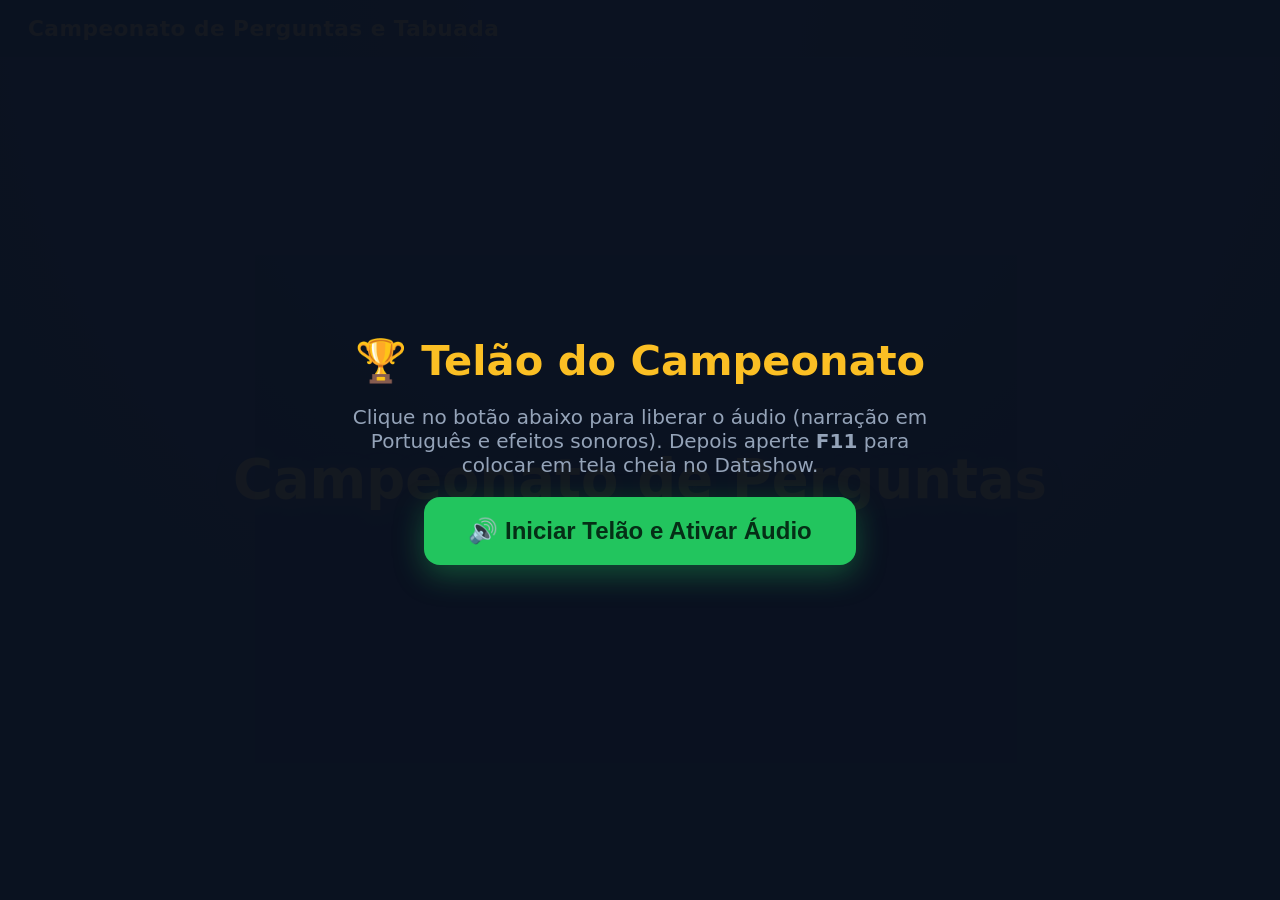
==== commit bef97779: "Update print statement from 'Hello' to 'Goodbye'" ====
--- a/index.html
+++ b/index.html
@@ -1,7 +1,8 @@
 <!DOCTYPE html>
-<html lang="pt-BR">
+<html lang="pt-BR" translate="no">
 <head>
   <meta charset="UTF-8">
+  <meta name="google" content="notranslate">
   <meta name="viewport" content="width=device-width, initial-scale=1.0">
   <title>Telão — Campeonato de Perguntas</title>
   <style>
@@ -65,10 +66,11 @@
       display: flex;
       align-items: center;
       justify-content: space-between;
-      padding: 14px 32px;
+      padding: 10px 28px;
       background: rgba(10, 16, 30, 0.7);
       border-bottom: 1px solid rgba(255,255,255,0.08);
-      min-height: 70px;
+      min-height: 58px;
+      flex-shrink: 0;
     }
     .brand {
       display: flex;
@@ -76,20 +78,20 @@
       gap: 14px;
     }
     .brand img {
-      height: 46px;
+      height: 40px;
       width: auto;
       border-radius: 8px;
     }
     .brand-title {
-      font-size: 1.4rem;
+      font-size: 1.35rem;
       font-weight: 800;
       letter-spacing: 0.5px;
       color: var(--gold);
     }
     .audio-pill {
-      padding: 8px 18px;
+      padding: 6px 16px;
       border-radius: 999px;
-      font-size: 1rem;
+      font-size: 0.95rem;
       font-weight: 700;
       background: var(--bg-soft);
       color: var(--accent);
@@ -106,8 +108,9 @@
       flex: 1;
       display: flex;
       flex-direction: column;
-      padding: 20px 36px;
+      padding: 14px 28px;
       overflow: hidden;
+      min-height: 0;
     }
     .screen { display: none; flex: 1; flex-direction: column; min-height: 0; }
     .screen.active { display: flex; }
@@ -263,9 +266,7 @@
       background: var(--green);
       color: #052e16;
     }
-    .option-card.dimmed {
-      opacity: 0.35;
-    }
+    .option-card.dimmed { opacity: 0.35; }
 
     .open-answer-box {
       display: none;
@@ -322,69 +323,79 @@
       to { transform: scale(1.12); }
     }
 
-    /* === TELA 3: CHAVEAMENTO 9 EQUIPES === */
+    /* === TELA 3: CHAVEAMENTO 9 EQUIPES (SEM SOBREPOSIÇÃO) === */
     #screen-chaveamento {
-      gap: 14px;
-      justify-content: space-between;
+      gap: 10px;
+      min-height: 0;
     }
     .bracket-section {
-      background: rgba(20, 32, 56, 0.75);
-      border: 1px solid rgba(255,255,255,0.08);
-      border-radius: 16px;
-      padding: 12px 16px;
-      flex: 1;
+      background: rgba(20, 32, 56, 0.78);
+      border: 1px solid rgba(255,255,255,0.1);
+      border-radius: 14px;
+      padding: 8px 14px;
       display: flex;
       flex-direction: column;
       min-height: 0;
-    }
+      overflow: hidden;
+    }
+    /* Chave dos Vencedores tem 4 linhas na Coluna 2; Repescagem tem no máximo 2 */
+    .bracket-section.winners-section { flex: 1.85; }
+    .bracket-section.losers-section { flex: 1; }
+
     .bracket-section h2 {
-      font-size: 1.15rem;
+      font-size: clamp(0.95rem, 1.3vw, 1.15rem);
       color: var(--gold);
-      margin-bottom: 10px;
+      margin-bottom: 6px;
       display: flex;
       align-items: center;
       gap: 8px;
+      flex-shrink: 0;
     }
     .bracket-cols {
       display: grid;
-      grid-template-columns: repeat(5, 1fr);
+      grid-template-columns: repeat(5, minmax(0, 1fr));
       gap: 10px;
       flex: 1;
-      align-items: center;
+      min-height: 0;
+      align-items: stretch;
     }
     .bracket-col {
       display: flex;
       flex-direction: column;
-      justify-content: space-around;
-      gap: 8px;
+      justify-content: space-evenly;
+      gap: 6px;
       height: 100%;
+      min-height: 0;
     }
     .b-card {
       background: var(--bg-soft);
       border: 1px solid rgba(255,255,255,0.12);
       border-radius: 10px;
-      padding: 6px 10px;
-      font-size: 0.92rem;
+      padding: 5px 9px;
+      font-size: clamp(0.75rem, 1vw, 0.94rem);
+      line-height: 1.2;
+      flex-shrink: 1;
     }
     .b-card.active-match {
       border: 2px solid var(--gold);
-      box-shadow: 0 0 18px rgba(251, 191, 36, 0.35);
+      box-shadow: 0 0 14px rgba(251, 191, 36, 0.35);
       background: #233863;
     }
     .b-card.final-match {
       border-color: var(--gold);
     }
     .b-label {
-      font-size: 0.72rem;
+      font-size: clamp(0.62rem, 0.78vw, 0.72rem);
       color: var(--accent);
       font-weight: 700;
       text-transform: uppercase;
-      margin-bottom: 4px;
+      margin-bottom: 3px;
       display: flex;
       justify-content: space-between;
+      gap: 6px;
     }
     .b-team {
-      padding: 3px 6px;
+      padding: 2px 6px;
       border-radius: 5px;
       white-space: nowrap;
       overflow: hidden;
@@ -494,11 +505,11 @@
 
     <!-- TELA 3: CHAVEAMENTO -->
     <section id="screen-chaveamento" class="screen">
-      <div class="bracket-section">
+      <div class="bracket-section winners-section">
         <h2>🏅 Chave dos Vencedores</h2>
         <div class="bracket-cols" id="telaoWinners"></div>
       </div>
-      <div class="bracket-section">
+      <div class="bracket-section losers-section">
         <h2>🔄 Repescagem (Chave dos Perdedores)</h2>
         <div class="bracket-cols" id="telaoLosers"></div>
       </div>
@@ -532,7 +543,7 @@
       revealed: false
     };
 
-    // === ÁUDIO SINTETIZADO (SEM ARQUIVOS MP3) ===
+    // === ÁUDIO SINTETIZADO ===
     function ensureAudio() {
       if (!audioCtx) {
         audioCtx = new (window.AudioContext || window.webkitAudioContext)();
@@ -619,7 +630,6 @@
         chosen = voices.find(v => v.name === voiceName);
       }
       if (!chosen) {
-        // Prioriza vozes neurais naturais do Edge ou Google PT-BR
         chosen = voices.find(v => /Francisca|Antonio|Thalita|Google português/i.test(v.name)) ||
                  voices.find(v => /pt-BR/i.test(v.lang)) ||
                  voices[0];
@@ -875,7 +885,6 @@
       }
     };
 
-    // Carrega estado salvo localmente se a aba for reaberta
     try {
       const saved = localStorage.getItem(Bracket9.STORAGE_KEY);
       if (saved) {
@@ -884,7 +893,6 @@
       }
     } catch (e) {}
 
-    // Botão inicial para desbloquear áudio
     document.getElementById('btnUnlock').addEventListener('click', () => {
       ensureAudio();
       playSfx('sino');
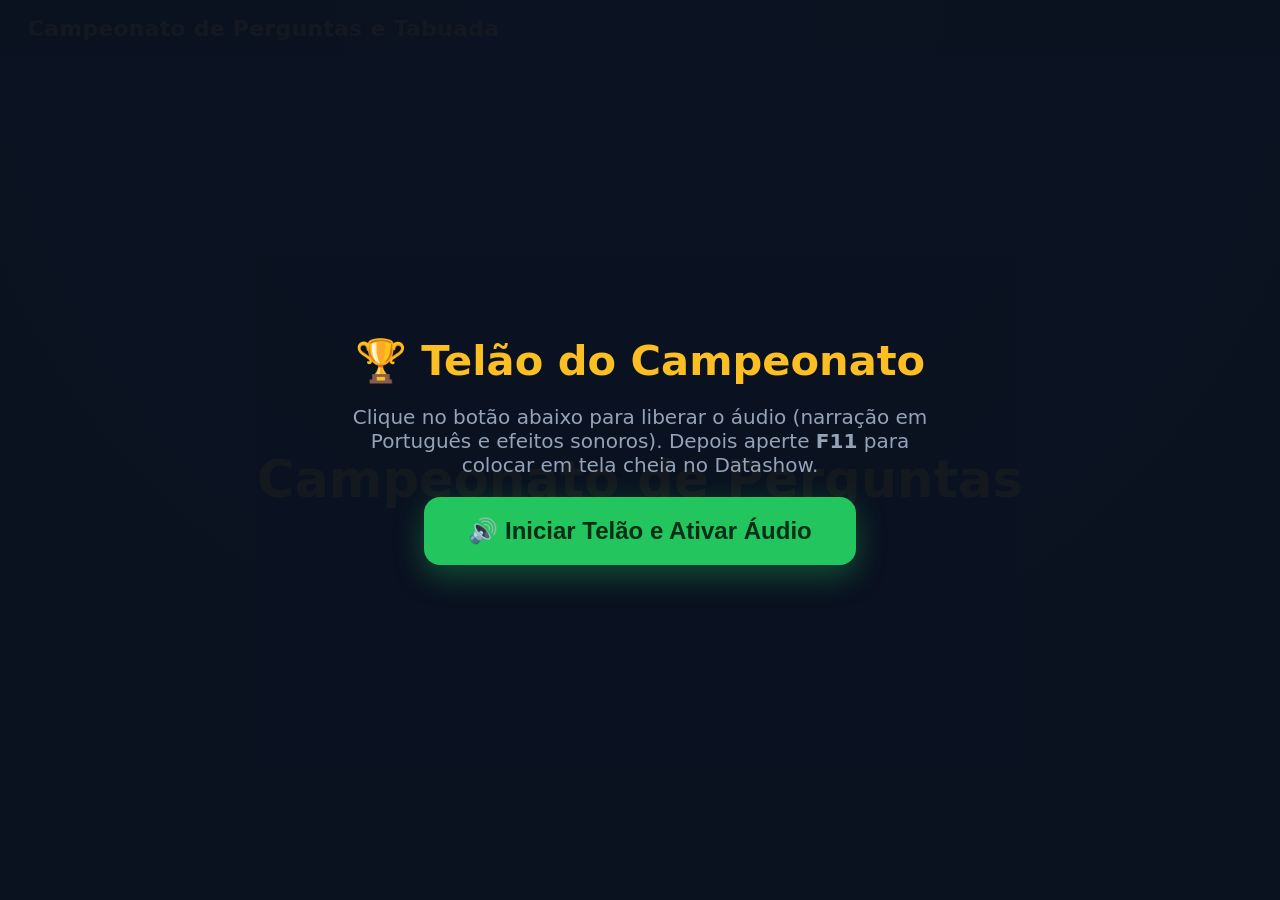
==== commit 6a15afd4: "Update index.html" ====
--- a/index.html
+++ b/index.html
@@ -31,7 +31,7 @@
       flex-direction: column;
     }
 
-    /* Overlay inicial para liberar som e voz no navegador */
+    /* Overlay inicial para liberar som e voz */
     #unlockOverlay {
       position: fixed;
       inset: 0;
@@ -61,6 +61,36 @@
     }
     #btnUnlock:hover { transform: scale(1.04); }
 
+    /* Overlay da contagem regressiva de 3 segundos */
+    #countdownOverlay {
+      position: fixed;
+      inset: 0;
+      background: rgba(11, 18, 33, 0.95);
+      z-index: 8000;
+      display: none;
+      flex-direction: column;
+      align-items: center;
+      justify-content: center;
+      text-align: center;
+      gap: 18px;
+    }
+    #countdownOverlay.active { display: flex; }
+    .cd-match-info {
+      font-size: 1.8rem;
+      font-weight: 800;
+      color: var(--accent);
+      text-transform: uppercase;
+      letter-spacing: 2px;
+    }
+    .cd-big-num {
+      font-size: clamp(10rem, 28vw, 18rem);
+      font-weight: 900;
+      line-height: 1;
+      color: var(--gold);
+      text-shadow: 0 0 60px rgba(251, 191, 36, 0.55);
+      animation: popIn 0.35s ease;
+    }
+
     /* Cabeçalho fixo do telão */
     header {
       display: flex;
@@ -72,22 +102,10 @@
       min-height: 58px;
       flex-shrink: 0;
     }
-    .brand {
-      display: flex;
-      align-items: center;
-      gap: 14px;
-    }
-    .brand img {
-      height: 40px;
-      width: auto;
-      border-radius: 8px;
-    }
-    .brand-title {
-      font-size: 1.35rem;
-      font-weight: 800;
-      letter-spacing: 0.5px;
-      color: var(--gold);
-    }
+    .brand { display: flex; align-items: center; gap: 14px; }
+    .brand img { height: 40px; width: auto; border-radius: 8px; }
+    .brand-title { font-size: 1.35rem; font-weight: 800; letter-spacing: 0.5px; color: var(--gold); }
+
     .audio-pill {
       padding: 6px 16px;
       border-radius: 999px;
@@ -115,71 +133,194 @@
     .screen { display: none; flex: 1; flex-direction: column; min-height: 0; }
     .screen.active { display: flex; }
 
-    /* === TELA 1: ESPERA / CONFRONTO === */
+    /* === TELA 1: ESPERA / CHAMADA DO PRÓXIMO CONFRONTO === */
     #screen-espera {
       align-items: center;
       justify-content: center;
       text-align: center;
-      gap: 28px;
-    }
-    .espera-logo { max-height: 150px; border-radius: 16px; }
+      gap: 22px;
+    }
+    .last-win-banner {
+      display: none;
+      background: rgba(34, 197, 94, 0.2);
+      border: 2px solid var(--green);
+      color: #86efac;
+      padding: 12px 28px;
+      border-radius: 16px;
+      font-size: 1.5rem;
+      font-weight: 900;
+    }
+    .last-win-banner.visible { display: block; }
+    .espera-logo { max-height: 110px; border-radius: 16px; }
     .espera-title {
-      font-size: 3.4rem;
+      font-size: clamp(2rem, 4vw, 3.2rem);
       font-weight: 900;
       color: var(--gold);
-      text-shadow: 0 4px 20px rgba(251, 191, 36, 0.25);
     }
     .match-spotlight {
       background: var(--bg-card);
-      border: 2px solid rgba(56, 189, 248, 0.35);
-      border-radius: 24px;
+      border: 3px solid rgba(56, 189, 248, 0.45);
+      border-radius: 26px;
       padding: 28px 48px;
-      min-width: 65%;
-      box-shadow: 0 20px 50px rgba(0,0,0,0.4);
+      min-width: 72%;
+      box-shadow: 0 20px 50px rgba(0,0,0,0.45);
     }
     .match-spotlight .match-tag {
       display: inline-block;
       background: var(--accent);
       color: #082f49;
-      font-weight: 800;
-      font-size: 1.1rem;
-      padding: 6px 18px;
+      font-weight: 900;
+      font-size: 1.15rem;
+      padding: 6px 22px;
       border-radius: 999px;
       margin-bottom: 18px;
       text-transform: uppercase;
     }
     .spotlight-teams {
-      display: flex;
-      align-items: center;
-      justify-content: center;
-      gap: 32px;
-      font-size: 2.6rem;
+      display: grid;
+      grid-template-columns: 1fr auto 1fr;
+      align-items: center;
+      gap: 28px;
+    }
+    .spot-team-box {
+      display: flex;
+      flex-direction: column;
+      align-items: center;
+      gap: 8px;
+    }
+    .spot-mesa {
+      font-size: 0.95rem;
+      font-weight: 800;
+      padding: 3px 12px;
+      border-radius: 999px;
+      text-transform: uppercase;
+    }
+    .mesa-a { background: rgba(56,189,248,0.2); color: #7dd3fc; }
+    .mesa-b { background: rgba(251,191,36,0.2); color: #fde047; }
+    .spot-name { font-size: clamp(2rem, 4vw, 3.1rem); font-weight: 900; }
+    .spot-ready { font-size: 1rem; font-weight: 700; color: var(--muted); }
+    .spot-ready.ok { color: #86efac; }
+    .spotlight-vs {
+      font-size: 1.8rem;
       font-weight: 900;
-    }
-    .spotlight-vs {
-      font-size: 1.6rem;
       color: var(--gold);
       background: var(--bg-soft);
-      padding: 8px 18px;
-      border-radius: 12px;
-    }
-
-    /* === TELA 2: QUIZ / PERGUNTA === */
+      padding: 10px 20px;
+      border-radius: 14px;
+    }
+
+    /* === TELA 2: QUIZ (MODO AGUARDANDO + MODO PERGUNTA) === */
     #screen-quiz {
       justify-content: space-between;
-      gap: 18px;
-    }
+      gap: 12px;
+    }
+
+    /* Sub-modo: Aguardando próxima pergunta */
+    #quizWaitingView {
+      display: none;
+      flex: 1;
+      flex-direction: column;
+      align-items: center;
+      justify-content: center;
+      text-align: center;
+      gap: 22px;
+    }
+    #quizWaitingView.active { display: flex; }
+
+    .big-scoreboard-card {
+      background: var(--bg-card);
+      border: 2px solid rgba(255,255,255,0.12);
+      border-radius: 24px;
+      padding: 24px 44px;
+      min-width: 72%;
+      display: flex;
+      flex-direction: column;
+      align-items: center;
+      gap: 14px;
+    }
+    .big-sb-tag {
+      font-size: 1.15rem;
+      font-weight: 800;
+      color: var(--accent);
+      text-transform: uppercase;
+      letter-spacing: 1px;
+    }
+    .big-sb-row {
+      display: flex;
+      align-items: center;
+      justify-content: center;
+      gap: 26px;
+      font-size: clamp(1.8rem, 3.6vw, 2.8rem);
+      font-weight: 900;
+      flex-wrap: wrap;
+    }
+    .big-sb-pts {
+      background: var(--bg-soft);
+      color: var(--gold);
+      padding: 8px 26px;
+      border-radius: 16px;
+      font-size: clamp(2.8rem, 5.5vw, 4.2rem);
+      min-width: 90px;
+    }
+
+    .telao-sudden-badge {
+      display: none;
+      background: var(--red);
+      color: #fff;
+      padding: 10px 26px;
+      border-radius: 999px;
+      font-size: 1.35rem;
+      font-weight: 900;
+      animation: pulse 0.65s infinite alternate;
+    }
+    .telao-sudden-badge.visible { display: inline-block; }
+
+    .round-summary-box {
+      display: none;
+      width: 76%;
+      border-radius: 20px;
+      padding: 20px 30px;
+      background: var(--bg-card);
+      border: 3px solid var(--green);
+      flex-direction: column;
+      gap: 8px;
+    }
+    .round-summary-box.visible { display: flex; }
+    .round-summary-box.cancelled { border-color: var(--orange); background: rgba(249, 115, 22, 0.14); }
+    .rs-headline { font-size: clamp(1.5rem, 2.8vw, 2.2rem); font-weight: 900; color: #86efac; }
+    .round-summary-box.cancelled .rs-headline { color: #fdba74; }
+    .rs-correct { font-size: clamp(1.2rem, 2.2vw, 1.65rem); font-weight: 800; color: #fff; }
+    .rs-details { font-size: 1.15rem; color: var(--muted); font-weight: 600; }
+
+    .waiting-next-text {
+      font-size: clamp(1.6rem, 3vw, 2.4rem);
+      font-weight: 900;
+      color: var(--accent);
+    }
+
+    /* Sub-modo: Pergunta ativa */
+    #quizActiveView {
+      display: none;
+      flex: 1;
+      flex-direction: column;
+      justify-content: space-between;
+      gap: 12px;
+      min-height: 0;
+    }
+    #quizActiveView.active { display: flex; }
+
     .quiz-top-bar {
       display: flex;
       align-items: center;
       justify-content: space-between;
-      gap: 16px;
+      gap: 14px;
       flex-wrap: wrap;
+      flex-shrink: 0;
     }
     .block-badge {
-      padding: 10px 22px;
+      padding: 8px 20px;
       border-radius: 999px;
-      font-size: 1.25rem;
+      font-size: 1.1rem;
       font-weight: 800;
       color: #0b1221;
       background: var(--gold);
@@ -187,39 +328,40 @@
     .live-scoreboard {
       display: flex;
       align-items: center;
-      gap: 16px;
+      gap: 14px;
       background: var(--bg-card);
       border: 1px solid rgba(255,255,255,0.12);
-      padding: 10px 24px;
-      border-radius: 16px;
-      font-size: 1.35rem;
+      padding: 8px 20px;
+      border-radius: 14px;
+      font-size: 1.25rem;
       font-weight: 800;
     }
     .live-scoreboard .pts {
       background: var(--bg-soft);
       color: var(--gold);
-      padding: 4px 14px;
-      border-radius: 10px;
-      font-size: 1.6rem;
-      min-width: 48px;
+      padding: 3px 12px;
+      border-radius: 8px;
+      font-size: 1.45rem;
+      min-width: 44px;
       text-align: center;
     }
-    .live-scoreboard .vs-small { color: var(--muted); font-size: 1rem; }
+    .live-scoreboard .vs-small { color: var(--muted); font-size: 0.95rem; }
 
     .question-box {
       background: var(--bg-card);
       border: 2px solid rgba(255,255,255,0.12);
-      border-radius: 24px;
-      padding: 32px 40px;
+      border-radius: 20px;
+      padding: 20px 32px;
       text-align: center;
       display: flex;
       align-items: center;
       justify-content: center;
-      min-height: 170px;
-      box-shadow: 0 14px 36px rgba(0,0,0,0.35);
+      min-height: 115px;
+      box-shadow: 0 12px 30px rgba(0,0,0,0.35);
+      flex-shrink: 0;
     }
     .question-text {
-      font-size: clamp(2rem, 4.2vw, 3.6rem);
+      font-size: clamp(1.7rem, 3.3vw, 2.85rem);
       font-weight: 800;
       line-height: 1.25;
     }
@@ -227,83 +369,113 @@
     .options-grid {
       display: grid;
       grid-template-columns: 1fr 1fr;
-      gap: 18px;
+      gap: 14px;
       flex: 1;
       align-content: center;
+      min-height: 0;
     }
     .option-card {
       background: var(--bg-soft);
       border: 3px solid rgba(255,255,255,0.12);
-      border-radius: 20px;
-      padding: 20px 26px;
-      display: flex;
-      align-items: center;
-      gap: 20px;
-      font-size: clamp(1.5rem, 2.8vw, 2.4rem);
+      border-radius: 18px;
+      padding: 15px 22px;
+      display: flex;
+      align-items: center;
+      gap: 18px;
+      font-size: clamp(1.35rem, 2.4vw, 2.15rem);
       font-weight: 700;
-      transition: all 0.3s ease;
     }
     .option-letter {
       background: var(--accent);
       color: #082f49;
-      width: 56px;
-      height: 56px;
-      border-radius: 14px;
+      width: 50px;
+      height: 50px;
+      border-radius: 12px;
       display: flex;
       align-items: center;
       justify-content: center;
       font-weight: 900;
-      font-size: 1.8rem;
+      font-size: 1.6rem;
       flex-shrink: 0;
     }
-    .option-card.correct {
-      background: rgba(34, 197, 94, 0.25);
-      border-color: var(--green);
-      box-shadow: 0 0 30px rgba(34, 197, 94, 0.45);
-      transform: scale(1.02);
-    }
-    .option-card.correct .option-letter {
-      background: var(--green);
-      color: #052e16;
-    }
-    .option-card.dimmed { opacity: 0.35; }
-
-    .open-answer-box {
-      display: none;
-      text-align: center;
-      padding: 26px;
-      border-radius: 20px;
-      background: rgba(34, 197, 94, 0.2);
-      border: 3px solid var(--green);
-      font-size: 2.6rem;
+
+    /* Faixa ao vivo dos 2 tablets */
+    .tablets-strip {
+      display: grid;
+      grid-template-columns: 1fr 1fr;
+      gap: 14px;
+      flex-shrink: 0;
+    }
+    .tablet-card {
+      background: var(--bg-card);
+      border: 2px solid rgba(255,255,255,0.1);
+      border-radius: 16px;
+      padding: 10px 18px;
+      display: flex;
+      align-items: center;
+      justify-content: space-between;
+      gap: 12px;
+      transition: all 0.25s ease;
+    }
+    .tablet-card.answered {
+      border-color: var(--accent);
+      background: rgba(56, 189, 248, 0.14);
+    }
+    .tablet-card.first-place {
+      border-color: var(--gold);
+      box-shadow: 0 0 18px rgba(251, 191, 36, 0.25);
+    }
+    .tc-team {
+      font-size: clamp(1.05rem, 1.8vw, 1.45rem);
       font-weight: 900;
-      color: #86efac;
-    }
-    .open-answer-box.visible { display: block; }
-
-    /* Barra do cronômetro de 15s */
+      white-space: nowrap;
+      overflow: hidden;
+      text-overflow: ellipsis;
+    }
+    .tc-status {
+      font-size: clamp(0.95rem, 1.5vw, 1.25rem);
+      font-weight: 800;
+      text-align: right;
+      white-space: nowrap;
+      color: var(--muted);
+    }
+    .tc-status.locked { color: #fde047; }
+    .tc-order-pill {
+      display: inline-block;
+      padding: 2px 10px;
+      border-radius: 999px;
+      font-size: 0.9rem;
+      font-weight: 900;
+      margin-right: 6px;
+    }
+    .ord-1 { background: var(--gold); color: #451a03; }
+    .ord-2 { background: #38bdf8; color: #082f49; }
+
+    /* Barra do cronômetro */
     .timer-bar-container {
       background: var(--bg-card);
       border: 1px solid rgba(255,255,255,0.1);
-      border-radius: 20px;
-      padding: 14px 24px;
-      display: flex;
-      align-items: center;
-      gap: 24px;
+      border-radius: 16px;
+      padding: 10px 22px;
+      display: flex;
+      align-items: center;
+      gap: 20px;
+      flex-shrink: 0;
     }
     .timer-digits {
-      font-size: 3.4rem;
+      font-size: 2.6rem;
       font-weight: 900;
       font-variant-numeric: tabular-nums;
-      min-width: 110px;
+      min-width: 120px;
       text-align: center;
       color: var(--accent);
     }
+    .timer-digits.reading { font-size: 1.45rem; color: #7dd3fc; }
     .timer-digits.warning { color: var(--orange); }
     .timer-digits.danger { color: var(--red); animation: pulse 0.6s infinite alternate; }
     .timer-track {
       flex: 1;
-      height: 28px;
+      height: 22px;
       background: rgba(255,255,255,0.08);
       border-radius: 999px;
       overflow: hidden;
@@ -318,16 +490,8 @@
     .timer-fill.warning { background: linear-gradient(90deg, var(--orange), var(--gold)); }
     .timer-fill.danger { background: var(--red); }
 
-    @keyframes pulse {
-      from { transform: scale(1); }
-      to { transform: scale(1.12); }
-    }
-
-    /* === TELA 3: CHAVEAMENTO 9 EQUIPES (SEM SOBREPOSIÇÃO) === */
-    #screen-chaveamento {
-      gap: 10px;
-      min-height: 0;
-    }
+    /* === TELA 3: CHAVEAMENTO 9 EQUIPES === */
+    #screen-chaveamento { gap: 10px; min-height: 0; }
     .bracket-section {
       background: rgba(20, 32, 56, 0.78);
       border: 1px solid rgba(255,255,255,0.1);
@@ -338,10 +502,8 @@
       min-height: 0;
       overflow: hidden;
     }
-    /* Chave dos Vencedores tem 4 linhas na Coluna 2; Repescagem tem no máximo 2 */
     .bracket-section.winners-section { flex: 1.85; }
     .bracket-section.losers-section { flex: 1; }
-
     .bracket-section h2 {
       font-size: clamp(0.95rem, 1.3vw, 1.15rem);
       color: var(--gold);
@@ -381,9 +543,7 @@
       box-shadow: 0 0 14px rgba(251, 191, 36, 0.35);
       background: #233863;
     }
-    .b-card.final-match {
-      border-color: var(--gold);
-    }
+    .b-card.final-match { border-color: var(--gold); }
     .b-label {
       font-size: clamp(0.62rem, 0.78vw, 0.72rem);
       color: var(--accent);
@@ -407,11 +567,7 @@
     .b-team.lose { opacity: 0.45; text-decoration: line-through; }
 
     /* === TELA 4: CLASSIFICAÇÃO / PÓDIO === */
-    #screen-classificacao {
-      align-items: center;
-      justify-content: center;
-      gap: 24px;
-    }
+    #screen-classificacao { align-items: center; justify-content: center; gap: 24px; }
     .podium-title { font-size: 2.8rem; font-weight: 900; color: var(--gold); }
     .podium-list {
       width: 100%;
@@ -441,6 +597,15 @@
     .podium-item.pos-2 { border-color: #cbd5e1; font-size: 1.65rem; }
     .podium-item.pos-3 { border-color: #d97706; font-size: 1.65rem; }
     .podium-pos { color: var(--gold); }
+
+    @keyframes pulse {
+      from { transform: scale(1); }
+      to { transform: scale(1.07); }
+    }
+    @keyframes popIn {
+      from { transform: scale(0.55); opacity: 0.4; }
+      to { transform: scale(1); opacity: 1; }
+    }
   </style>
 </head>
 <body>
@@ -449,6 +614,12 @@
     <h1>🏆 Telão do Campeonato</h1>
     <p>Clique no botão abaixo para liberar o áudio (narração em Português e efeitos sonoros). Depois aperte <strong>F11</strong> para colocar em tela cheia no Datashow.</p>
     <button id="btnUnlock">🔊 Iniciar Telão e Ativar Áudio</button>
+  </div>
+
+  <!-- Overlay da contagem de 3 segundos -->
+  <div id="countdownOverlay">
+    <div class="cd-match-info" id="cdMatchInfo">Preparem-se! Próxima pergunta em...</div>
+    <div class="cd-big-num" id="cdBigNum">3</div>
   </div>
 
   <header>
@@ -460,47 +631,94 @@
   </header>
 
   <main>
-    <!-- TELA 1: ESPERA -->
+    <!-- TELA 1: CHAMADA DO PRÓXIMO CONFRONTO -->
     <section id="screen-espera" class="screen active">
+      <div class="last-win-banner" id="lastWinBanner"></div>
       <img src="logo.png" alt="Logo" class="espera-logo" onerror="this.style.display='none'">
       <div class="espera-title" id="esperaTitle">Campeonato de Perguntas</div>
       <div class="match-spotlight" id="esperaMatchBox" style="display:none;">
-        <div class="match-tag" id="esperaMatchLabel">Jogo 1</div>
+        <div class="match-tag" id="esperaMatchLabel">PRÓXIMO CONFRONTO — JOGO 1</div>
         <div class="spotlight-teams">
-          <span id="esperaTeamA">Equipe A</span>
+          <div class="spot-team-box">
+            <span class="spot-mesa mesa-a">Tablet A</span>
+            <span class="spot-name" id="esperaTeamA">Escola A</span>
+            <span class="spot-ready" id="esperaReadyA">Aguardando entrada no tablet...</span>
+          </div>
           <span class="spotlight-vs">VS</span>
-          <span id="esperaTeamB">Equipe B</span>
+          <div class="spot-team-box">
+            <span class="spot-mesa mesa-b">Tablet B</span>
+            <span class="spot-name" id="esperaTeamB">Escola B</span>
+            <span class="spot-ready" id="esperaReadyB">Aguardando entrada no tablet...</span>
+          </div>
         </div>
       </div>
     </section>
 
-    <!-- TELA 2: QUIZ -->
+    <!-- TELA 2: QUIZ (AGUARDANDO + PERGUNTA ATIVA) -->
     <section id="screen-quiz" class="screen">
-      <div class="quiz-top-bar">
-        <div class="block-badge" id="quizBlockBadge">Bloco</div>
-        <div class="live-scoreboard" id="quizScoreboard" style="display:none;">
-          <span id="quizMatchLabel" style="color:var(--accent); font-size:1rem;">Jogo 1</span>
-          <span id="quizTeamA">Equipe A</span>
-          <span class="pts" id="quizPtsA">0</span>
-          <span class="vs-small">X</span>
-          <span class="pts" id="quizPtsB">0</span>
-          <span id="quizTeamB">Equipe B</span>
+
+      <!-- Sub-tela: Aguardando próxima pergunta + Placar + Resumo -->
+      <div id="quizWaitingView" class="active">
+        <div class="telao-sudden-badge" id="telaoSuddenBadge">⚡ MORTE SÚBITA!</div>
+        <div class="big-scoreboard-card" id="bigScoreCard">
+          <div class="big-sb-tag" id="bigSbTag">Jogo 1 — Melhor de 3</div>
+          <div class="big-sb-row">
+            <span id="bigSbNameA">Escola A</span>
+            <span class="big-sb-pts" id="bigSbPtsA">0</span>
+            <span style="color:var(--muted);">×</span>
+            <span class="big-sb-pts" id="bigSbPtsB">0</span>
+            <span id="bigSbNameB">Escola B</span>
+          </div>
+        </div>
+
+        <div class="round-summary-box" id="roundSummaryBox">
+          <div class="rs-headline" id="rsHeadline"></div>
+          <div class="rs-correct" id="rsCorrect"></div>
+          <div class="rs-details" id="rsDetails"></div>
+        </div>
+
+        <div class="waiting-next-text">⏳ Aguardando a próxima pergunta...</div>
+      </div>
+
+      <!-- Sub-tela: Pergunta em andamento -->
+      <div id="quizActiveView">
+        <div class="quiz-top-bar">
+          <div class="block-badge" id="quizBlockBadge">Bloco</div>
+          <div class="live-scoreboard" id="quizScoreboard" style="display:none;">
+            <span id="quizMatchLabel" style="color:var(--accent); font-size:1rem;">Jogo 1</span>
+            <span id="quizTeamA">Equipe A</span>
+            <span class="pts" id="quizPtsA">0</span>
+            <span class="vs-small">×</span>
+            <span class="pts" id="quizPtsB">0</span>
+            <span id="quizTeamB">Equipe B</span>
+          </div>
+        </div>
+
+        <div class="question-box">
+          <div class="question-text" id="questionText">...</div>
+        </div>
+
+        <div class="options-grid" id="optionsGrid"></div>
+
+        <div class="tablets-strip" id="tabletsStrip">
+          <div class="tablet-card" id="tabletCardA">
+            <div class="tc-team" id="tcTeamA">Equipe A</div>
+            <div class="tc-status" id="tcStatusA">Aguardando...</div>
+          </div>
+          <div class="tablet-card" id="tabletCardB">
+            <div class="tc-team" id="tcTeamB">Equipe B</div>
+            <div class="tc-status" id="tcStatusB">Aguardando...</div>
+          </div>
+        </div>
+
+        <div class="timer-bar-container">
+          <div class="timer-digits" id="timerDigits">15s</div>
+          <div class="timer-track">
+            <div class="timer-fill" id="timerFill"></div>
+          </div>
         </div>
       </div>
 
-      <div class="question-box">
-        <div class="question-text" id="questionText">Aguardando sorteio da pergunta...</div>
-      </div>
-
-      <div class="options-grid" id="optionsGrid"></div>
-      <div class="open-answer-box" id="openAnswerBox"></div>
-
-      <div class="timer-bar-container">
-        <div class="timer-digits" id="timerDigits">15s</div>
-        <div class="timer-track">
-          <div class="timer-fill" id="timerFill"></div>
-        </div>
-      </div>
     </section>
 
     <!-- TELA 3: CHAVEAMENTO -->
@@ -531,23 +749,34 @@
     let timerDuration = 15;
     let lastTickSecond = null;
 
+    let cdInterval = null;
+    let cdEndsAt = null;
+    let lastCdSecond = null;
+
+    let activeSpeechToken = 0;
+    window._activeUtterance = null;
+
     let currentState = {
       title: 'Campeonato de Perguntas e Tabuada',
       view: 'espera',
       teams: Bracket9.defaultTeams(),
       results: {},
-      activeMatchId: null,
+      activeMatchId: 1,
       matchPoints: { a: 0, b: 0 },
+      schoolConfirmed: { a: false, b: false },
       currentQuestion: null,
       currentBlock: null,
-      revealed: false
+      roundStatus: 'idle',
+      tabletAnswers: { a: null, b: null },
+      lastRoundSummary: null,
+      lastMatchResult: null,
+      isSuddenDeath: false,
+      isDecisive: false
     };
 
     // === ÁUDIO SINTETIZADO ===
     function ensureAudio() {
-      if (!audioCtx) {
-        audioCtx = new (window.AudioContext || window.webkitAudioContext)();
-      }
+      if (!audioCtx) audioCtx = new (window.AudioContext || window.webkitAudioContext)();
       if (audioCtx.state === 'suspended') audioCtx.resume();
     }
 
@@ -571,6 +800,11 @@
       if (kind === 'sino') {
         playTone(1046, 180, 'triangle', 0.35, 0);
         playTone(1318, 300, 'triangle', 0.3, 120);
+      } else if (kind === 'cd_tick') {
+        playTone(740, 110, 'triangle', 0.28, 0);
+      } else if (kind === 'resposta') {
+        playTone(660, 100, 'sine', 0.22, 0);
+        playTone(990, 140, 'sine', 0.22, 80);
       } else if (kind === 'tick') {
         playTone(880, 70, 'sine', 0.18, 0);
       } else if (kind === 'tempo') {
@@ -581,10 +815,59 @@
         playTone(659.25, 140, 'triangle', 0.3, 120);
         playTone(783.99, 140, 'triangle', 0.3, 240);
         playTone(1046.5, 420, 'triangle', 0.35, 360);
+      } else if (kind === 'vitoria') {
+        playTone(523.25, 130, 'triangle', 0.32, 0);
+        playTone(659.25, 130, 'triangle', 0.32, 130);
+        playTone(783.99, 130, 'triangle', 0.32, 260);
+        playTone(1046.5, 220, 'triangle', 0.35, 390);
+        playTone(1318.5, 500, 'triangle', 0.38, 560);
       } else if (kind === 'erro') {
         playTone(300, 220, 'sawtooth', 0.25, 0);
         playTone(210, 480, 'sawtooth', 0.25, 200);
       }
+    }
+
+    // === CONTAGEM REGRESSIVA DE 3 SEGUNDOS ===
+    function stopCountdownOverlay() {
+      if (cdInterval) {
+        clearInterval(cdInterval);
+        cdInterval = null;
+      }
+      lastCdSecond = null;
+      document.getElementById('countdownOverlay').classList.remove('active');
+    }
+
+    function startCountdownOverlay(durationSec = 3, startedAt = Date.now(), labelText = '') {
+      stopSpeech();
+      stopTimer(true);
+      stopCountdownOverlay();
+
+      const overlay = document.getElementById('countdownOverlay');
+      const numEl = document.getElementById('cdBigNum');
+      const infoEl = document.getElementById('cdMatchInfo');
+
+      infoEl.textContent = labelText || 'Preparem-se! Próxima pergunta em...';
+      overlay.classList.add('active');
+      cdEndsAt = startedAt + durationSec * 1000;
+
+      function tick() {
+        const rem = Math.max(0, cdEndsAt - Date.now());
+        const sec = Math.ceil(rem / 1000);
+        if (sec > 0 && sec !== lastCdSecond) {
+          lastCdSecond = sec;
+          numEl.textContent = sec;
+          numEl.style.animation = 'none';
+          void numEl.offsetWidth;
+          numEl.style.animation = 'popIn 0.35s ease';
+          playSfx('cd_tick');
+        }
+        if (rem <= 0) {
+          stopCountdownOverlay();
+        }
+      }
+
+      tick();
+      cdInterval = setInterval(tick, 60);
     }
 
     // === NARRAÇÃO EM PORTUGUÊS DO BRASIL ===
@@ -608,27 +891,29 @@
       const voices = getPtBrVoices().map(v => ({ name: v.name, lang: v.lang }));
       channel.postMessage({ type: 'VOICES_LIST', voices });
     }
-
     window.speechSynthesis.onvoiceschanged = sendVoicesToOperator;
 
     function stopSpeech() {
+      activeSpeechToken++;
+      window._activeUtterance = null;
       window.speechSynthesis.cancel();
       if (!timerInterval) setAudioPill('', '');
     }
 
-    function speakText(text, voiceName, rate = 1.0) {
+    function speakText(text, voiceName, rate = 1.0, questionId = null, autoRelease = false) {
+      activeSpeechToken++;
+      const myToken = activeSpeechToken;
       window.speechSynthesis.cancel();
       if (!text) return;
 
       const utter = new SpeechSynthesisUtterance(text);
+      window._activeUtterance = utter;
       utter.lang = 'pt-BR';
       utter.rate = Number(rate) || 1.0;
 
       const voices = getPtBrVoices();
       let chosen = null;
-      if (voiceName) {
-        chosen = voices.find(v => v.name === voiceName);
-      }
+      if (voiceName) chosen = voices.find(v => v.name === voiceName);
       if (!chosen) {
         chosen = voices.find(v => /Francisca|Antonio|Thalita|Google português/i.test(v.name)) ||
                  voices.find(v => /pt-BR/i.test(v.lang)) ||
@@ -636,9 +921,23 @@
       }
       if (chosen) utter.voice = chosen;
 
-      utter.onstart = () => setAudioPill('🔊 Lendo pergunta...', 'speaking');
-      utter.onend = () => { if (!timerInterval) setAudioPill('', ''); };
-      utter.onerror = () => { if (!timerInterval) setAudioPill('', ''); };
+      utter.onstart = () => {
+        if (myToken !== activeSpeechToken) return;
+        setAudioPill('🔊 Lendo pergunta...', 'speaking');
+      };
+
+      utter.onend = () => {
+        if (myToken !== activeSpeechToken) return;
+        window._activeUtterance = null;
+        if (!timerInterval) setAudioPill('', '');
+        channel.postMessage({ type: 'SPEECH_ENDED', questionId, autoRelease });
+      };
+
+      utter.onerror = () => {
+        if (myToken !== activeSpeechToken) return;
+        window._activeUtterance = null;
+        if (!timerInterval) setAudioPill('', '');
+      };
 
       window.speechSynthesis.speak(utter);
     }
@@ -647,8 +946,13 @@
     function resetTimerDisplay(sec = 15) {
       const digits = document.getElementById('timerDigits');
       const fill = document.getElementById('timerFill');
-      digits.textContent = `${sec}s`;
-      digits.className = 'timer-digits';
+      if (currentState.roundStatus === 'reading') {
+        digits.textContent = '🔊 Lendo...';
+        digits.className = 'timer-digits reading';
+      } else {
+        digits.textContent = `${sec}s`;
+        digits.className = 'timer-digits';
+      }
       fill.style.width = '100%';
       fill.className = 'timer-fill';
     }
@@ -666,7 +970,7 @@
       stopSpeech();
       stopTimer(false);
       playSfx('sino');
-      setAudioPill('🔔 Tempo correndo!', 'running');
+      setAudioPill('🟢 Tablets liberados!', 'running');
 
       timerDuration = durationSec;
       timerTarget = startedAt + durationSec * 1000;
@@ -712,22 +1016,7 @@
       timerInterval = setInterval(update, 80);
     }
 
-    // === RENDERIZAÇÃO DAS TELAS ===
-    function renderAll() {
-      const s = currentState;
-      document.getElementById('headerTitle').textContent = s.title || 'Campeonato de Perguntas';
-      document.getElementById('esperaTitle').textContent = s.title || 'Campeonato de Perguntas';
-
-      document.querySelectorAll('.screen').forEach(el => el.classList.remove('active'));
-      const activeScreen = document.getElementById('screen-' + (s.view || 'espera'));
-      if (activeScreen) activeScreen.classList.add('active');
-
-      renderActiveMatchInfo();
-      renderQuiz();
-      renderBracket();
-      renderPodium();
-    }
-
+    // === RENDERIZAÇÃO ===
     function getActiveMatchTeams() {
       const s = currentState;
       if (!s.activeMatchId) return null;
@@ -739,75 +1028,179 @@
       return { label: m.label, teamA: a.name, teamB: b.name };
     }
 
-    function renderActiveMatchInfo() {
+    function formatSec(ms) {
+      return (ms / 1000).toFixed(1).replace('.', ',') + 's';
+    }
+
+    function renderAll() {
+      const s = currentState;
+      document.getElementById('headerTitle').textContent = s.title || 'Campeonato de Perguntas';
+      document.getElementById('esperaTitle').textContent = s.title || 'Campeonato de Perguntas';
+
+      if (s.roundStatus !== 'countdown') stopCountdownOverlay();
+
+      document.querySelectorAll('.screen').forEach(el => el.classList.remove('active'));
+      const activeScreen = document.getElementById('screen-' + (s.view || 'espera'));
+      if (activeScreen) activeScreen.classList.add('active');
+
+      renderEspera();
+      renderQuiz();
+      renderBracket();
+      renderPodium();
+    }
+
+    function renderEspera() {
+      const s = currentState;
       const info = getActiveMatchTeams();
-      const esperaBox = document.getElementById('esperaMatchBox');
-      const quizBoard = document.getElementById('quizScoreboard');
+      const box = document.getElementById('esperaMatchBox');
+      const winBanner = document.getElementById('lastWinBanner');
+
+      if (s.lastMatchResult) {
+        const r = s.lastMatchResult;
+        winBanner.textContent = `🏆 ${r.winnerName} venceu o ${r.matchLabel} (${r.scoreA} × ${r.scoreB})!`;
+        winBanner.className = 'last-win-banner visible';
+      } else {
+        winBanner.className = 'last-win-banner';
+      }
 
       if (info) {
-        esperaBox.style.display = 'block';
-        document.getElementById('esperaMatchLabel').textContent = info.label;
+        box.style.display = 'block';
+        document.getElementById('esperaMatchLabel').textContent = `📢 PRÓXIMO CONFRONTO — ${info.label}`;
         document.getElementById('esperaTeamA').textContent = info.teamA;
         document.getElementById('esperaTeamB').textContent = info.teamB;
 
+        const readyA = !!(s.schoolConfirmed && s.schoolConfirmed.a);
+        const readyB = !!(s.schoolConfirmed && s.schoolConfirmed.b);
+        const elRA = document.getElementById('esperaReadyA');
+        const elRB = document.getElementById('esperaReadyB');
+        elRA.textContent = readyA ? '✅ Escola pronta no Tablet A' : '👆 Aguardando clique no Tablet A...';
+        elRA.className = readyA ? 'spot-ready ok' : 'spot-ready';
+        elRB.textContent = readyB ? '✅ Escola pronta no Tablet B' : '👆 Aguardando clique no Tablet B...';
+        elRB.className = readyB ? 'spot-ready ok' : 'spot-ready';
+      } else {
+        box.style.display = 'none';
+      }
+    }
+
+    function renderQuiz() {
+      const s = currentState;
+      const info = getActiveMatchTeams();
+      const waitingView = document.getElementById('quizWaitingView');
+      const activeView = document.getElementById('quizActiveView');
+
+      const showWaiting = !s.currentQuestion || s.roundStatus === 'idle';
+
+      if (showWaiting) {
+        waitingView.classList.add('active');
+        activeView.classList.remove('active');
+
+        const sbCard = document.getElementById('bigScoreCard');
+        if (info) {
+          sbCard.style.display = 'flex';
+          document.getElementById('bigSbTag').textContent = `${info.label} — Melhor de 3`;
+          document.getElementById('bigSbNameA').textContent = info.teamA;
+          document.getElementById('bigSbNameB').textContent = info.teamB;
+          document.getElementById('bigSbPtsA').textContent = s.matchPoints?.a ?? 0;
+          document.getElementById('bigSbPtsB').textContent = s.matchPoints?.b ?? 0;
+        } else {
+          sbCard.style.display = 'none';
+        }
+
+        const suddenBadge = document.getElementById('telaoSuddenBadge');
+        if (s.isSuddenDeath) {
+          suddenBadge.textContent = '⚡ MORTE SÚBITA — QUEM ACERTAR PASSA À FRENTE!';
+          suddenBadge.className = 'telao-sudden-badge visible';
+        } else if (s.isDecisive) {
+          suddenBadge.textContent = '🔥 PERGUNTA DECISIVA (1 × 1) — QUEM PONTUAR VENCE!';
+          suddenBadge.className = 'telao-sudden-badge visible';
+        } else {
+          suddenBadge.className = 'telao-sudden-badge';
+        }
+
+        const sumBox = document.getElementById('roundSummaryBox');
+        if (s.lastRoundSummary) {
+          const sum = s.lastRoundSummary;
+          sumBox.className = sum.cancelled ? 'round-summary-box visible cancelled' : 'round-summary-box visible';
+          document.getElementById('rsHeadline').textContent = sum.headline;
+          document.getElementById('rsCorrect').textContent = `Gabarito: ${sum.correctLabel}`;
+          document.getElementById('rsDetails').textContent = sum.detailsLine || '';
+        } else {
+          sumBox.className = 'round-summary-box';
+        }
+        return;
+      }
+
+      // Pergunta ativa
+      waitingView.classList.remove('active');
+      activeView.classList.add('active');
+
+      const badge = document.getElementById('quizBlockBadge');
+      if (s.currentBlock) {
+        badge.textContent = s.isSuddenDeath
+          ? `⚡ MORTE SÚBITA · ${s.currentBlock.nome}`
+          : s.currentBlock.nome;
+        badge.style.background = s.isSuddenDeath ? '#ef4444' : (s.currentBlock.cor || '#fbbf24');
+        badge.style.color = s.isSuddenDeath ? '#fff' : '#0b1221';
+        badge.style.display = 'inline-block';
+      } else {
+        badge.style.display = 'none';
+      }
+
+      const quizBoard = document.getElementById('quizScoreboard');
+      if (info) {
         quizBoard.style.display = 'flex';
         document.getElementById('quizMatchLabel').textContent = info.label;
         document.getElementById('quizTeamA').textContent = info.teamA;
         document.getElementById('quizTeamB').textContent = info.teamB;
-        document.getElementById('quizPtsA').textContent = currentState.matchPoints?.a ?? 0;
-        document.getElementById('quizPtsB').textContent = currentState.matchPoints?.b ?? 0;
+        document.getElementById('quizPtsA').textContent = s.matchPoints?.a ?? 0;
+        document.getElementById('quizPtsB').textContent = s.matchPoints?.b ?? 0;
       } else {
-        esperaBox.style.display = 'none';
         quizBoard.style.display = 'none';
       }
-    }
-
-    function renderQuiz() {
-      const s = currentState;
-      const badge = document.getElementById('quizBlockBadge');
-      const qText = document.getElementById('questionText');
+
+      const q = s.currentQuestion;
+      document.getElementById('questionText').textContent = q.pergunta;
+
       const grid = document.getElementById('optionsGrid');
-      const openBox = document.getElementById('openAnswerBox');
-
-      if (s.currentBlock) {
-        badge.textContent = s.currentBlock.nome;
-        badge.style.background = s.currentBlock.cor || '#fbbf24';
-        badge.style.display = 'inline-block';
-      } else {
-        badge.style.display = 'none';
-      }
-
-      const q = s.currentQuestion;
-      if (!q) {
-        qText.textContent = 'Aguardando a próxima pergunta...';
-        grid.innerHTML = '';
-        openBox.className = 'open-answer-box';
-        return;
-      }
-
-      qText.textContent = q.pergunta;
       const letters = ['A', 'B', 'C', 'D', 'E'];
-
       if (Array.isArray(q.alternativas) && q.alternativas.length > 0) {
-        openBox.className = 'open-answer-box';
         grid.style.display = 'grid';
-        grid.innerHTML = q.alternativas.map((alt, i) => {
-          let cls = 'option-card';
-          if (s.revealed) {
-            cls += (i === q.correta) ? ' correct' : ' dimmed';
-          }
-          return `
-            <div class="${cls}">
-              <div class="option-letter">${letters[i] || i + 1}</div>
-              <div>${Bracket9.escapeHTML(alt)}</div>
-            </div>`;
-        }).join('');
+        grid.innerHTML = q.alternativas.map((alt, i) => `
+          <div class="option-card">
+            <div class="option-letter">${letters[i] || i + 1}</div>
+            <div>${Bracket9.escapeHTML(alt)}</div>
+          </div>`).join('');
       } else {
         grid.innerHTML = '';
         grid.style.display = 'none';
-        openBox.textContent = `Resposta: ${q.resposta || ''}`;
-        openBox.className = s.revealed ? 'open-answer-box visible' : 'open-answer-box';
-      }
+      }
+
+      // Faixa dos 2 tablets (sem vazar a letra!)
+      document.getElementById('tcTeamA').textContent = info ? info.teamA : 'Mesa A';
+      document.getElementById('tcTeamB').textContent = info ? info.teamB : 'Mesa B';
+      const ans = s.tabletAnswers || { a: null, b: null };
+
+      ['a', 'b'].forEach(side => {
+        const card = document.getElementById(side === 'a' ? 'tabletCardA' : 'tabletCardB');
+        const st = document.getElementById(side === 'a' ? 'tcStatusA' : 'tcStatusB');
+        const myAns = ans[side];
+        card.className = 'tablet-card';
+        st.className = 'tc-status';
+
+        if (myAns) {
+          const ordCls = myAns.order === 1 ? 'ord-1' : 'ord-2';
+          card.classList.add('answered');
+          if (myAns.order === 1) card.classList.add('first-place');
+          st.classList.add('locked');
+          st.innerHTML = `<span class="tc-order-pill ${ordCls}">${myAns.order}º</span> Respondeu em ${formatSec(myAns.elapsedMs)} 🔒`;
+        } else if (s.roundStatus === 'reading') {
+          st.textContent = '🔊 Aguardando leitura...';
+        } else if (s.roundStatus === 'open') {
+          st.textContent = '⏳ Escolhendo...';
+        } else {
+          st.textContent = '⏰ Sem resposta';
+        }
+      });
     }
 
     function renderBracket() {
@@ -864,8 +1257,14 @@
           if (msg.resetTimer) stopTimer(true);
           renderAll();
           break;
+        case 'COUNTDOWN_START':
+          startCountdownOverlay(msg.duration || 3, msg.startedAt || Date.now(), msg.labelText);
+          break;
+        case 'COUNTDOWN_STOP':
+          stopCountdownOverlay();
+          break;
         case 'SPEAK':
-          speakText(msg.text, msg.voiceName, msg.rate);
+          speakText(msg.text, msg.voiceName, msg.rate, msg.questionId, msg.autoRelease);
           break;
         case 'STOP_SPEAK':
           stopSpeech();
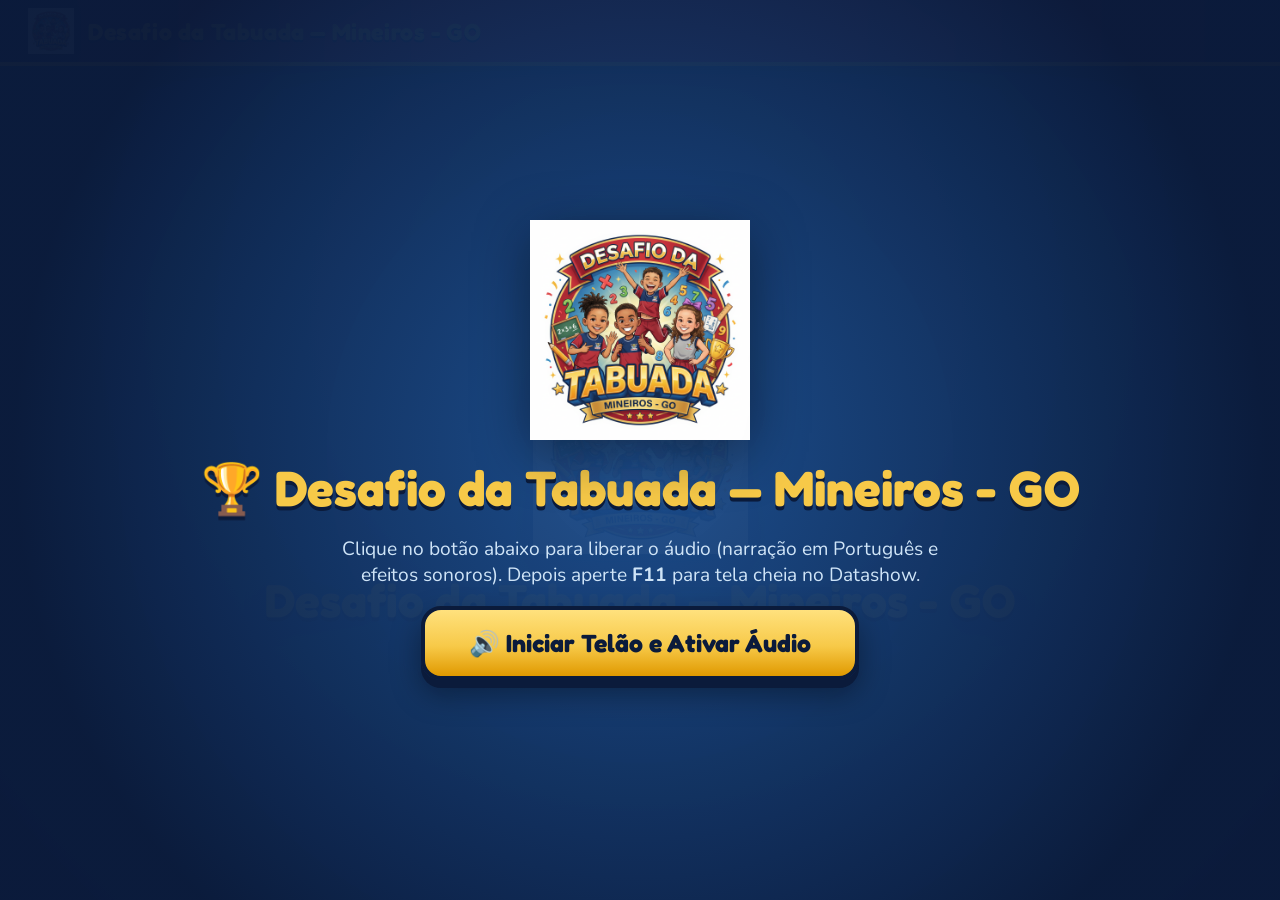
==== commit 3818af37: "Update index.html" ====
--- a/index.html
+++ b/index.html
@@ -4,125 +4,289 @@
   <meta charset="UTF-8">
   <meta name="google" content="notranslate">
   <meta name="viewport" content="width=device-width, initial-scale=1.0">
-  <title>Telão — Campeonato de Perguntas</title>
+  <title>Telão — Desafio da Tabuada | Mineiros - GO</title>
+  <link rel="preconnect" href="https://fonts.googleapis.com">
+  <link rel="preconnect" href="https://fonts.gstatic.com" crossorigin>
+  <link href="https://fonts.googleapis.com/css2?family=Fredoka:wght@600;700&family=Nunito:wght@700;800;900&display=swap" rel="stylesheet">
   <style>
     :root {
-      --bg: #0b1221;
-      --bg-card: #142038;
-      --bg-soft: #1c2c4c;
-      --text: #f8fafc;
-      --muted: #94a3b8;
-      --accent: #38bdf8;
-      --gold: #fbbf24;
-      --green: #22c55e;
-      --red: #ef4444;
-      --orange: #f97316;
+      --navy: #122B59;
+      --navy-deep: #0B1B3B;
+      --sky: #2E7BBF;
+      --sky-light: #5BB2E6;
+      --crimson: #C62032;
+      --crimson-dark: #971524;
+      --gold: #F7C948;
+      --gold-deep: #E09900;
+      --cream: #FFFDF5;
+      --chalk: #1E5A38;
+      --chalk-dark: #143F27;
+      --wood: #C47F35;
+      --green: #22C55E;
+      --orange: #F97316;
+      --purple: #9333EA;
+      --text: #FFFFFF;
+      --muted: #CFE4F7;
     }
 
     * { box-sizing: border-box; margin: 0; padding: 0; }
 
     body {
-      font-family: 'Segoe UI', system-ui, -apple-system, sans-serif;
-      background: radial-gradient(circle at top, #172542 0%, var(--bg) 70%);
+      font-family: 'Nunito', 'Segoe UI', system-ui, sans-serif;
+      background: radial-gradient(circle at 50% 35%, #3B93D8 0%, #1C4E8E 52%, #0E224A 100%);
       color: var(--text);
       height: 100vh;
       overflow: hidden;
       display: flex;
       flex-direction: column;
+      position: relative;
+    }
+
+    /* === FUNDO ANIMADO DE MATEMÁTICA E TABUADA === */
+    #mathBgLayer {
+      position: fixed;
+      inset: 0;
+      pointer-events: none;
+      overflow: hidden;
+      z-index: 0;
+    }
+    .math-float {
+      position: absolute;
+      bottom: -80px;
+      font-family: 'Fredoka', 'Nunito', sans-serif;
+      font-weight: 700;
+      color: rgba(255, 248, 220, 0.12);
+      text-shadow: 0 2px 6px rgba(11, 27, 59, 0.25);
+      animation: floatMath linear infinite;
+      white-space: nowrap;
+      user-select: none;
+    }
+    @keyframes floatMath {
+      0% { transform: translateY(0) rotate(0deg) scale(0.95); opacity: 0; }
+      12% { opacity: 1; }
+      88% { opacity: 1; }
+      100% { transform: translateY(-118vh) rotate(24deg) scale(1.08); opacity: 0; }
+    }
+
+    /* === TRANSIÇÃO ANIMADA DE TELAS (TEMÁTICA TABUADA) === */
+    #mathTransition {
+      position: fixed;
+      inset: 0;
+      z-index: 9000;
+      pointer-events: none;
+      overflow: hidden;
+      opacity: 0;
+      visibility: hidden;
+    }
+    #mathTransition.playing {
+      opacity: 1;
+      visibility: visible;
+    }
+    .mt-band {
+      position: absolute;
+      top: -20%;
+      left: -130%;
+      width: 140%;
+      height: 140%;
+      transform: skewX(-14deg);
+    }
+    .mt-band-1 {
+      background: linear-gradient(135deg, var(--navy-deep), var(--navy));
+      border-right: 12px solid var(--gold);
+    }
+    .mt-band-2 {
+      background: linear-gradient(135deg, var(--crimson), var(--crimson-dark));
+      border-right: 10px solid var(--gold);
+    }
+    #mathTransition.playing .mt-band-1 {
+      animation: wipeSweep 0.68s cubic-bezier(0.75, 0, 0.25, 1) forwards;
+    }
+    #mathTransition.playing .mt-band-2 {
+      animation: wipeSweep 0.68s cubic-bezier(0.75, 0, 0.25, 1) 0.06s forwards;
+    }
+    @keyframes wipeSweep {
+      0% { left: -145%; }
+      45% { left: -12%; }
+      55% { left: -8%; }
+      100% { left: 130%; }
+    }
+    .mt-center {
+      position: absolute;
+      inset: 0;
+      display: flex;
+      flex-direction: column;
+      align-items: center;
+      justify-content: center;
+      gap: 10px;
+      opacity: 0;
+    }
+    #mathTransition.playing .mt-center {
+      animation: burstCenter 0.68s ease forwards;
+    }
+    .mt-symbols {
+      font-family: 'Fredoka', sans-serif;
+      font-size: clamp(3rem, 7vw, 5.5rem);
+      font-weight: 700;
+      color: var(--gold);
+      letter-spacing: 14px;
+      text-shadow: 0 5px 0 var(--navy-deep), 0 0 28px rgba(247, 201, 72, 0.6);
+    }
+    .mt-eq {
+      font-family: 'Fredoka', sans-serif;
+      font-size: clamp(1.4rem, 2.8vw, 2.2rem);
+      background: var(--cream);
+      color: var(--navy);
+      padding: 6px 24px;
+      border-radius: 999px;
+      border: 4px solid var(--navy);
+      box-shadow: 0 6px 0 var(--navy-deep);
+    }
+    @keyframes burstCenter {
+      0% { opacity: 0; transform: scale(0.5) rotate(-8deg); }
+      35% { opacity: 1; transform: scale(1.08) rotate(2deg); }
+      65% { opacity: 1; transform: scale(1) rotate(0deg); }
+      100% { opacity: 0; transform: scale(1.25) rotate(6deg); }
     }
 
     /* Overlay inicial para liberar som e voz */
     #unlockOverlay {
       position: fixed;
       inset: 0;
-      background: rgba(11, 18, 33, 0.96);
+      background: radial-gradient(circle at center, rgba(28, 78, 142, 0.97) 0%, rgba(11, 27, 59, 0.98) 80%);
       z-index: 9999;
       display: flex;
       flex-direction: column;
       align-items: center;
       justify-content: center;
       text-align: center;
-      gap: 20px;
+      gap: 18px;
       padding: 30px;
     }
-    #unlockOverlay h1 { font-size: 2.6rem; color: var(--gold); }
-    #unlockOverlay p { font-size: 1.25rem; color: var(--muted); max-width: 600px; }
+    #unlockOverlay img {
+      max-height: 220px;
+      filter: drop-shadow(0 12px 28px rgba(0, 0, 0, 0.45));
+      animation: logoFloat 3s ease-in-out infinite;
+    }
+    #unlockOverlay h1 {
+      font-family: 'Fredoka', sans-serif;
+      font-size: clamp(2.1rem, 4vw, 3.1rem);
+      color: var(--gold);
+      text-shadow: 0 4px 0 var(--navy-deep);
+    }
+    #unlockOverlay p {
+      font-size: 1.2rem;
+      color: var(--muted);
+      max-width: 620px;
+    }
     #btnUnlock {
-      background: var(--green);
-      color: #052e16;
-      border: none;
-      padding: 20px 44px;
-      font-size: 1.5rem;
-      font-weight: 800;
-      border-radius: 16px;
+      background: linear-gradient(180deg, #FFE17D 0%, var(--gold) 55%, var(--gold-deep) 100%);
+      color: var(--navy-deep);
+      border: 4px solid var(--navy-deep);
+      padding: 18px 44px;
+      font-family: 'Fredoka', sans-serif;
+      font-size: 1.55rem;
+      font-weight: 700;
+      border-radius: 20px;
       cursor: pointer;
-      box-shadow: 0 10px 30px rgba(34, 197, 94, 0.35);
-      transition: transform 0.15s;
-    }
-    #btnUnlock:hover { transform: scale(1.04); }
+      box-shadow: 0 8px 0 var(--navy-deep), 0 14px 30px rgba(0,0,0,0.4);
+      transition: transform 0.12s;
+    }
+    #btnUnlock:hover { transform: translateY(-2px) scale(1.03); }
+    #btnUnlock:active { transform: translateY(4px); box-shadow: 0 4px 0 var(--navy-deep); }
 
     /* Overlay da contagem regressiva de 3 segundos */
     #countdownOverlay {
       position: fixed;
       inset: 0;
-      background: rgba(11, 18, 33, 0.95);
+      background: radial-gradient(circle at center, rgba(198, 32, 50, 0.94) 0%, rgba(18, 43, 89, 0.98) 78%);
       z-index: 8000;
       display: none;
       flex-direction: column;
       align-items: center;
       justify-content: center;
       text-align: center;
-      gap: 18px;
+      gap: 16px;
     }
     #countdownOverlay.active { display: flex; }
+    .cd-orbit {
+      font-family: 'Fredoka', sans-serif;
+      font-size: 2.2rem;
+      color: rgba(247, 201, 72, 0.75);
+      letter-spacing: 22px;
+      animation: pulse 0.5s infinite alternate;
+    }
     .cd-match-info {
-      font-size: 1.8rem;
-      font-weight: 800;
-      color: var(--accent);
-      text-transform: uppercase;
-      letter-spacing: 2px;
+      font-family: 'Fredoka', sans-serif;
+      font-size: clamp(1.5rem, 3vw, 2.3rem);
+      font-weight: 700;
+      color: var(--cream);
+      background: var(--navy);
+      border: 3px solid var(--gold);
+      padding: 10px 30px;
+      border-radius: 999px;
+      box-shadow: 0 6px 0 var(--navy-deep);
     }
     .cd-big-num {
+      font-family: 'Fredoka', sans-serif;
       font-size: clamp(10rem, 28vw, 18rem);
-      font-weight: 900;
+      font-weight: 700;
       line-height: 1;
       color: var(--gold);
-      text-shadow: 0 0 60px rgba(251, 191, 36, 0.55);
-      animation: popIn 0.35s ease;
-    }
-
-    /* Cabeçalho fixo do telão */
+      -webkit-text-stroke: 6px var(--navy-deep);
+      text-shadow: 0 12px 0 var(--navy-deep), 0 0 60px rgba(247, 201, 72, 0.65);
+      animation: popIn 0.35s cubic-bezier(0.34, 1.56, 0.64, 1);
+    }
+
+    /* Cabeçalho fixo em estilo faixa da logo */
     header {
+      position: relative;
+      z-index: 5;
       display: flex;
       align-items: center;
       justify-content: space-between;
-      padding: 10px 28px;
-      background: rgba(10, 16, 30, 0.7);
-      border-bottom: 1px solid rgba(255,255,255,0.08);
-      min-height: 58px;
+      padding: 8px 28px;
+      background: linear-gradient(90deg, var(--navy-deep) 0%, var(--crimson) 35%, var(--crimson) 65%, var(--navy-deep) 100%);
+      border-bottom: 4px solid var(--gold);
+      box-shadow: 0 4px 16px rgba(11, 27, 59, 0.45);
+      min-height: 62px;
       flex-shrink: 0;
     }
     .brand { display: flex; align-items: center; gap: 14px; }
-    .brand img { height: 40px; width: auto; border-radius: 8px; }
-    .brand-title { font-size: 1.35rem; font-weight: 800; letter-spacing: 0.5px; color: var(--gold); }
+    .brand img {
+      height: 46px;
+      width: auto;
+      filter: drop-shadow(0 2px 6px rgba(0,0,0,0.45));
+    }
+    .brand-title {
+      font-family: 'Fredoka', sans-serif;
+      font-size: 1.45rem;
+      font-weight: 700;
+      letter-spacing: 0.6px;
+      color: var(--gold);
+      text-shadow: 0 2px 0 var(--navy-deep);
+    }
 
     .audio-pill {
-      padding: 6px 16px;
+      padding: 6px 18px;
       border-radius: 999px;
       font-size: 0.95rem;
-      font-weight: 700;
-      background: var(--bg-soft);
-      color: var(--accent);
+      font-weight: 900;
+      background: var(--navy);
+      border: 2px solid var(--gold);
+      color: var(--gold);
       display: none;
       align-items: center;
       gap: 8px;
+      box-shadow: 0 3px 0 var(--navy-deep);
     }
     .audio-pill.active { display: inline-flex; }
-    .audio-pill.speaking { background: rgba(56, 189, 248, 0.2); color: #7dd3fc; }
-    .audio-pill.running { background: rgba(249, 115, 22, 0.25); color: #fdba74; }
+    .audio-pill.speaking { background: var(--sky); color: #fff; border-color: #fff; }
+    .audio-pill.running { background: var(--gold); color: var(--navy-deep); border-color: var(--navy-deep); }
 
     /* Área principal */
     main {
+      position: relative;
+      z-index: 2;
       flex: 1;
       display: flex;
       flex-direction: column;
@@ -131,91 +295,119 @@
       min-height: 0;
     }
     .screen { display: none; flex: 1; flex-direction: column; min-height: 0; }
-    .screen.active { display: flex; }
-
-    /* === TELA 1: ESPERA / CHAMADA DO PRÓXIMO CONFRONTO === */
+    .screen.active {
+      display: flex;
+      animation: screenEnter 0.45s cubic-bezier(0.22, 1, 0.36, 1);
+    }
+    @keyframes screenEnter {
+      from { opacity: 0; transform: scale(0.96) translateY(14px); }
+      to { opacity: 1; transform: scale(1) translateY(0); }
+    }
+
+    /* === TELA 1: CHAMADA DO PRÓXIMO CONFRONTO === */
     #screen-espera {
       align-items: center;
       justify-content: center;
       text-align: center;
-      gap: 22px;
+      gap: 18px;
     }
     .last-win-banner {
       display: none;
-      background: rgba(34, 197, 94, 0.2);
-      border: 2px solid var(--green);
-      color: #86efac;
-      padding: 12px 28px;
-      border-radius: 16px;
-      font-size: 1.5rem;
-      font-weight: 900;
-    }
-    .last-win-banner.visible { display: block; }
-    .espera-logo { max-height: 110px; border-radius: 16px; }
+      background: linear-gradient(135deg, #1E7E46, #14532D);
+      border: 3px solid var(--gold);
+      color: #FFFDF5;
+      padding: 10px 28px;
+      border-radius: 999px;
+      font-family: 'Fredoka', sans-serif;
+      font-size: 1.45rem;
+      box-shadow: 0 6px 0 var(--navy-deep);
+    }
+    .last-win-banner.visible { display: block; animation: popIn 0.45s ease; }
+
+    .espera-logo {
+      max-height: clamp(135px, 24vh, 215px);
+      filter: drop-shadow(0 12px 26px rgba(11, 27, 59, 0.55));
+      animation: logoFloat 3.4s ease-in-out infinite;
+    }
+    @keyframes logoFloat {
+      0%, 100% { transform: translateY(0px); }
+      50% { transform: translateY(-8px); }
+    }
     .espera-title {
-      font-size: clamp(2rem, 4vw, 3.2rem);
-      font-weight: 900;
+      font-family: 'Fredoka', sans-serif;
+      font-size: clamp(1.9rem, 3.6vw, 2.9rem);
+      font-weight: 700;
       color: var(--gold);
+      text-shadow: 0 4px 0 var(--navy-deep), 0 8px 20px rgba(0,0,0,0.35);
     }
     .match-spotlight {
-      background: var(--bg-card);
-      border: 3px solid rgba(56, 189, 248, 0.45);
+      background: rgba(18, 43, 89, 0.9);
+      border: 4px solid var(--gold);
       border-radius: 26px;
-      padding: 28px 48px;
-      min-width: 72%;
-      box-shadow: 0 20px 50px rgba(0,0,0,0.45);
+      padding: 22px 42px;
+      min-width: 74%;
+      box-shadow: 0 10px 0 var(--navy-deep), 0 20px 45px rgba(0,0,0,0.45);
     }
     .match-spotlight .match-tag {
       display: inline-block;
-      background: var(--accent);
-      color: #082f49;
-      font-weight: 900;
+      background: linear-gradient(180deg, #E23447, var(--crimson));
+      color: #FFFDF5;
+      border: 3px solid var(--gold);
+      font-family: 'Fredoka', sans-serif;
       font-size: 1.15rem;
-      padding: 6px 22px;
+      padding: 6px 26px;
       border-radius: 999px;
-      margin-bottom: 18px;
+      margin-bottom: 16px;
       text-transform: uppercase;
+      box-shadow: 0 4px 0 var(--navy-deep);
     }
     .spotlight-teams {
       display: grid;
       grid-template-columns: 1fr auto 1fr;
       align-items: center;
-      gap: 28px;
+      gap: 24px;
     }
     .spot-team-box {
+      background: rgba(255, 253, 245, 0.08);
+      border: 2px solid rgba(255, 253, 245, 0.16);
+      border-radius: 18px;
+      padding: 14px 18px;
       display: flex;
       flex-direction: column;
       align-items: center;
-      gap: 8px;
+      gap: 6px;
     }
     .spot-mesa {
-      font-size: 0.95rem;
-      font-weight: 800;
-      padding: 3px 12px;
+      font-size: 0.9rem;
+      font-weight: 900;
+      padding: 3px 14px;
       border-radius: 999px;
       text-transform: uppercase;
     }
-    .mesa-a { background: rgba(56,189,248,0.2); color: #7dd3fc; }
-    .mesa-b { background: rgba(251,191,36,0.2); color: #fde047; }
-    .spot-name { font-size: clamp(2rem, 4vw, 3.1rem); font-weight: 900; }
-    .spot-ready { font-size: 1rem; font-weight: 700; color: var(--muted); }
-    .spot-ready.ok { color: #86efac; }
+    .mesa-a { background: var(--sky-light); color: var(--navy-deep); }
+    .mesa-b { background: var(--gold); color: var(--navy-deep); }
+    .spot-name {
+      font-family: 'Fredoka', sans-serif;
+      font-size: clamp(1.85rem, 3.8vw, 3rem);
+      color: #fff;
+      text-shadow: 0 3px 0 var(--navy-deep);
+    }
+    .spot-ready { font-size: 0.98rem; font-weight: 800; color: var(--muted); }
+    .spot-ready.ok { color: #86EFAC; }
     .spotlight-vs {
-      font-size: 1.8rem;
-      font-weight: 900;
-      color: var(--gold);
-      background: var(--bg-soft);
+      font-family: 'Fredoka', sans-serif;
+      font-size: 2rem;
+      color: var(--navy-deep);
+      background: linear-gradient(180deg, #FFE17D, var(--gold));
+      border: 3px solid var(--navy-deep);
       padding: 10px 20px;
-      border-radius: 14px;
-    }
-
-    /* === TELA 2: QUIZ (MODO AGUARDANDO + MODO PERGUNTA) === */
-    #screen-quiz {
-      justify-content: space-between;
-      gap: 12px;
-    }
-
-    /* Sub-modo: Aguardando próxima pergunta */
+      border-radius: 16px;
+      box-shadow: 0 5px 0 var(--navy-deep);
+    }
+
+    /* === TELA 2: QUIZ (AGUARDANDO + PERGUNTA ATIVA) === */
+    #screen-quiz { justify-content: space-between; gap: 12px; }
+
     #quizWaitingView {
       display: none;
       flex: 1;
@@ -223,79 +415,100 @@
       align-items: center;
       justify-content: center;
       text-align: center;
-      gap: 22px;
-    }
-    #quizWaitingView.active { display: flex; }
+      gap: 20px;
+    }
+    #quizWaitingView.active {
+      display: flex;
+      animation: screenEnter 0.4s ease;
+    }
 
     .big-scoreboard-card {
-      background: var(--bg-card);
-      border: 2px solid rgba(255,255,255,0.12);
-      border-radius: 24px;
-      padding: 24px 44px;
-      min-width: 72%;
+      background: rgba(18, 43, 89, 0.92);
+      border: 4px solid var(--gold);
+      border-radius: 26px;
+      padding: 22px 44px;
+      min-width: 74%;
       display: flex;
       flex-direction: column;
       align-items: center;
       gap: 14px;
+      box-shadow: 0 10px 0 var(--navy-deep), 0 18px 40px rgba(0,0,0,0.4);
     }
     .big-sb-tag {
+      font-family: 'Fredoka', sans-serif;
       font-size: 1.15rem;
-      font-weight: 800;
-      color: var(--accent);
+      color: #fff;
+      background: var(--crimson);
+      border: 2px solid var(--gold);
+      padding: 4px 20px;
+      border-radius: 999px;
       text-transform: uppercase;
-      letter-spacing: 1px;
     }
     .big-sb-row {
       display: flex;
       align-items: center;
       justify-content: center;
-      gap: 26px;
+      gap: 24px;
+      font-family: 'Fredoka', sans-serif;
       font-size: clamp(1.8rem, 3.6vw, 2.8rem);
-      font-weight: 900;
       flex-wrap: wrap;
     }
     .big-sb-pts {
-      background: var(--bg-soft);
-      color: var(--gold);
-      padding: 8px 26px;
+      background: linear-gradient(180deg, #FFE17D, var(--gold));
+      color: var(--navy-deep);
+      border: 3px solid var(--navy-deep);
+      padding: 6px 24px;
       border-radius: 16px;
       font-size: clamp(2.8rem, 5.5vw, 4.2rem);
-      min-width: 90px;
+      min-width: 88px;
+      box-shadow: 0 5px 0 var(--navy-deep);
     }
 
     .telao-sudden-badge {
       display: none;
-      background: var(--red);
+      background: linear-gradient(180deg, #EF4444, var(--crimson));
+      border: 3px solid var(--gold);
       color: #fff;
-      padding: 10px 26px;
+      padding: 10px 28px;
       border-radius: 999px;
+      font-family: 'Fredoka', sans-serif;
       font-size: 1.35rem;
-      font-weight: 900;
+      box-shadow: 0 6px 0 var(--navy-deep);
       animation: pulse 0.65s infinite alternate;
     }
     .telao-sudden-badge.visible { display: inline-block; }
 
     .round-summary-box {
       display: none;
-      width: 76%;
-      border-radius: 20px;
-      padding: 20px 30px;
-      background: var(--bg-card);
-      border: 3px solid var(--green);
+      width: 78%;
+      border-radius: 22px;
+      padding: 18px 28px;
+      background: linear-gradient(180deg, var(--chalk) 0%, var(--chalk-dark) 100%);
+      border: 5px solid var(--wood);
+      outline: 3px solid var(--navy-deep);
       flex-direction: column;
       gap: 8px;
-    }
-    .round-summary-box.visible { display: flex; }
-    .round-summary-box.cancelled { border-color: var(--orange); background: rgba(249, 115, 22, 0.14); }
-    .rs-headline { font-size: clamp(1.5rem, 2.8vw, 2.2rem); font-weight: 900; color: #86efac; }
-    .round-summary-box.cancelled .rs-headline { color: #fdba74; }
-    .rs-correct { font-size: clamp(1.2rem, 2.2vw, 1.65rem); font-weight: 800; color: #fff; }
-    .rs-details { font-size: 1.15rem; color: var(--muted); font-weight: 600; }
+      box-shadow: 0 8px 0 var(--navy-deep);
+    }
+    .round-summary-box.visible { display: flex; animation: popIn 0.4s ease; }
+    .round-summary-box.cancelled {
+      background: linear-gradient(180deg, #9A3412, #7C2D12);
+      border-color: var(--gold);
+    }
+    .rs-headline {
+      font-family: 'Fredoka', sans-serif;
+      font-size: clamp(1.5rem, 2.8vw, 2.2rem);
+      color: var(--gold);
+      text-shadow: 0 2px 0 rgba(0,0,0,0.4);
+    }
+    .rs-correct { font-size: clamp(1.2rem, 2.2vw, 1.65rem); font-weight: 900; color: #fff; }
+    .rs-details { font-size: 1.12rem; color: #E2F5E9; font-weight: 700; }
 
     .waiting-next-text {
-      font-size: clamp(1.6rem, 3vw, 2.4rem);
-      font-weight: 900;
-      color: var(--accent);
+      font-family: 'Fredoka', sans-serif;
+      font-size: clamp(1.55rem, 2.9vw, 2.3rem);
+      color: var(--gold);
+      text-shadow: 0 3px 0 var(--navy-deep);
     }
 
     /* Sub-modo: Pergunta ativa */
@@ -307,7 +520,10 @@
       gap: 12px;
       min-height: 0;
     }
-    #quizActiveView.active { display: flex; }
+    #quizActiveView.active {
+      display: flex;
+      animation: screenEnter 0.4s ease;
+    }
 
     .quiz-top-bar {
       display: flex;
@@ -318,54 +534,63 @@
       flex-shrink: 0;
     }
     .block-badge {
-      padding: 8px 20px;
+      padding: 8px 22px;
       border-radius: 999px;
-      font-size: 1.1rem;
-      font-weight: 800;
-      color: #0b1221;
+      font-family: 'Fredoka', sans-serif;
+      font-size: 1.15rem;
+      color: var(--navy-deep);
       background: var(--gold);
+      border: 3px solid var(--navy-deep);
+      box-shadow: 0 4px 0 var(--navy-deep);
     }
     .live-scoreboard {
       display: flex;
       align-items: center;
       gap: 14px;
-      background: var(--bg-card);
-      border: 1px solid rgba(255,255,255,0.12);
-      padding: 8px 20px;
-      border-radius: 14px;
+      background: rgba(18, 43, 89, 0.92);
+      border: 3px solid var(--gold);
+      padding: 7px 20px;
+      border-radius: 16px;
+      font-family: 'Fredoka', sans-serif;
       font-size: 1.25rem;
-      font-weight: 800;
+      box-shadow: 0 4px 0 var(--navy-deep);
     }
     .live-scoreboard .pts {
-      background: var(--bg-soft);
-      color: var(--gold);
-      padding: 3px 12px;
-      border-radius: 8px;
+      background: var(--gold);
+      color: var(--navy-deep);
+      padding: 2px 12px;
+      border-radius: 9px;
       font-size: 1.45rem;
-      min-width: 44px;
+      min-width: 42px;
       text-align: center;
     }
-    .live-scoreboard .vs-small { color: var(--muted); font-size: 0.95rem; }
-
+    .live-scoreboard .vs-small { color: var(--muted); font-size: 1rem; }
+
+    /* Quadro-Negro escolar da logo (2x3=6) */
     .question-box {
-      background: var(--bg-card);
-      border: 2px solid rgba(255,255,255,0.12);
-      border-radius: 20px;
-      padding: 20px 32px;
+      background: radial-gradient(circle at top, #256E44 0%, var(--chalk) 65%, var(--chalk-dark) 100%);
+      border: 6px solid var(--wood);
+      outline: 3px solid var(--navy-deep);
+      border-radius: 22px;
+      padding: 20px 34px;
       text-align: center;
       display: flex;
       align-items: center;
       justify-content: center;
-      min-height: 115px;
-      box-shadow: 0 12px 30px rgba(0,0,0,0.35);
+      min-height: 118px;
+      box-shadow: inset 0 0 24px rgba(0,0,0,0.28), 0 8px 0 var(--navy-deep), 0 14px 30px rgba(0,0,0,0.35);
       flex-shrink: 0;
     }
     .question-text {
-      font-size: clamp(1.7rem, 3.3vw, 2.85rem);
-      font-weight: 800;
+      font-family: 'Fredoka', sans-serif;
+      font-size: clamp(1.7rem, 3.2vw, 2.85rem);
+      font-weight: 700;
       line-height: 1.25;
-    }
-
+      color: var(--cream);
+      text-shadow: 0 3px 0 rgba(11, 27, 59, 0.45);
+    }
+
+    /* Alternativas estilo cards ilustrados 3D */
     .options-grid {
       display: grid;
       grid-template-columns: 1fr 1fr;
@@ -375,29 +600,46 @@
       min-height: 0;
     }
     .option-card {
-      background: var(--bg-soft);
-      border: 3px solid rgba(255,255,255,0.12);
-      border-radius: 18px;
-      padding: 15px 22px;
+      background: var(--cream);
+      color: var(--navy-deep);
+      border: 4px solid var(--navy);
+      border-radius: 20px;
+      padding: 14px 22px;
       display: flex;
       align-items: center;
       gap: 18px;
-      font-size: clamp(1.35rem, 2.4vw, 2.15rem);
+      font-family: 'Fredoka', sans-serif;
+      font-size: clamp(1.4rem, 2.5vw, 2.2rem);
       font-weight: 700;
+      box-shadow: 0 7px 0 var(--navy-deep), 0 10px 20px rgba(0,0,0,0.25);
+      animation: optSlide 0.35s ease backwards;
+    }
+    .option-card:nth-child(2) { animation-delay: 0.05s; }
+    .option-card:nth-child(3) { animation-delay: 0.1s; }
+    .option-card:nth-child(4) { animation-delay: 0.15s; }
+    @keyframes optSlide {
+      from { opacity: 0; transform: translateY(14px) scale(0.96); }
+      to { opacity: 1; transform: translateY(0) scale(1); }
     }
     .option-letter {
-      background: var(--accent);
-      color: #082f49;
-      width: 50px;
-      height: 50px;
-      border-radius: 12px;
+      width: 54px;
+      height: 54px;
+      border-radius: 14px;
+      border: 3px solid var(--navy-deep);
       display: flex;
       align-items: center;
       justify-content: center;
-      font-weight: 900;
-      font-size: 1.6rem;
+      font-weight: 700;
+      font-size: 1.75rem;
       flex-shrink: 0;
-    }
+      color: #fff;
+      box-shadow: 0 3px 0 var(--navy-deep);
+    }
+    .opt-c0 { background: var(--sky); }
+    .opt-c1 { background: var(--crimson); }
+    .opt-c2 { background: #22A055; }
+    .opt-c3 { background: var(--gold-deep); }
+    .opt-c4 { background: var(--purple); }
 
     /* Faixa ao vivo dos 2 tablets */
     .tablets-strip {
@@ -407,39 +649,41 @@
       flex-shrink: 0;
     }
     .tablet-card {
-      background: var(--bg-card);
-      border: 2px solid rgba(255,255,255,0.1);
+      background: rgba(18, 43, 89, 0.92);
+      border: 3px solid rgba(255, 253, 245, 0.25);
       border-radius: 16px;
       padding: 10px 18px;
       display: flex;
       align-items: center;
       justify-content: space-between;
       gap: 12px;
+      box-shadow: 0 5px 0 var(--navy-deep);
       transition: all 0.25s ease;
     }
     .tablet-card.answered {
-      border-color: var(--accent);
-      background: rgba(56, 189, 248, 0.14);
+      border-color: var(--sky-light);
+      background: rgba(46, 123, 191, 0.45);
     }
     .tablet-card.first-place {
       border-color: var(--gold);
-      box-shadow: 0 0 18px rgba(251, 191, 36, 0.25);
+      background: rgba(198, 32, 50, 0.45);
+      box-shadow: 0 5px 0 var(--navy-deep), 0 0 22px rgba(247, 201, 72, 0.4);
     }
     .tc-team {
+      font-family: 'Fredoka', sans-serif;
       font-size: clamp(1.05rem, 1.8vw, 1.45rem);
-      font-weight: 900;
       white-space: nowrap;
       overflow: hidden;
       text-overflow: ellipsis;
     }
     .tc-status {
-      font-size: clamp(0.95rem, 1.5vw, 1.25rem);
+      font-size: clamp(0.95rem, 1.5vw, 1.2rem);
       font-weight: 800;
       text-align: right;
       white-space: nowrap;
       color: var(--muted);
     }
-    .tc-status.locked { color: #fde047; }
+    .tc-status.locked { color: #FFE17D; }
     .tc-order-pill {
       display: inline-block;
       padding: 2px 10px;
@@ -448,70 +692,76 @@
       font-weight: 900;
       margin-right: 6px;
     }
-    .ord-1 { background: var(--gold); color: #451a03; }
-    .ord-2 { background: #38bdf8; color: #082f49; }
+    .ord-1 { background: var(--gold); color: var(--navy-deep); }
+    .ord-2 { background: var(--sky-light); color: var(--navy-deep); }
 
     /* Barra do cronômetro */
     .timer-bar-container {
-      background: var(--bg-card);
-      border: 1px solid rgba(255,255,255,0.1);
-      border-radius: 16px;
-      padding: 10px 22px;
+      background: rgba(18, 43, 89, 0.94);
+      border: 3px solid var(--gold);
+      border-radius: 18px;
+      padding: 8px 22px;
       display: flex;
       align-items: center;
       gap: 20px;
       flex-shrink: 0;
+      box-shadow: 0 5px 0 var(--navy-deep);
     }
     .timer-digits {
-      font-size: 2.6rem;
-      font-weight: 900;
+      font-family: 'Fredoka', sans-serif;
+      font-size: 2.5rem;
       font-variant-numeric: tabular-nums;
-      min-width: 120px;
+      min-width: 125px;
       text-align: center;
-      color: var(--accent);
-    }
-    .timer-digits.reading { font-size: 1.45rem; color: #7dd3fc; }
-    .timer-digits.warning { color: var(--orange); }
-    .timer-digits.danger { color: var(--red); animation: pulse 0.6s infinite alternate; }
+      color: var(--gold);
+      text-shadow: 0 2px 0 var(--navy-deep);
+    }
+    .timer-digits.reading { font-size: 1.4rem; color: var(--sky-light); }
+    .timer-digits.warning { color: #FDBA74; }
+    .timer-digits.danger { color: #FF6B6B; animation: pulse 0.55s infinite alternate; }
     .timer-track {
       flex: 1;
-      height: 22px;
-      background: rgba(255,255,255,0.08);
+      height: 24px;
+      background: rgba(11, 27, 59, 0.75);
+      border: 2px solid rgba(255,255,255,0.2);
       border-radius: 999px;
       overflow: hidden;
     }
     .timer-fill {
       height: 100%;
       width: 100%;
-      background: linear-gradient(90deg, var(--green), var(--accent));
+      background: linear-gradient(90deg, #22C55E, #5BB2E6);
       border-radius: 999px;
       transition: width 0.1s linear;
     }
     .timer-fill.warning { background: linear-gradient(90deg, var(--orange), var(--gold)); }
-    .timer-fill.danger { background: var(--red); }
-
-    /* === TELA 3: CHAVEAMENTO 9 EQUIPES === */
+    .timer-fill.danger { background: linear-gradient(90deg, var(--crimson), #EF4444); }
+
+    /* === TELA 3: CHAVEAMENTO 9 EQUIPES (SEM SOBREPOSIÇÃO) === */
     #screen-chaveamento { gap: 10px; min-height: 0; }
     .bracket-section {
-      background: rgba(20, 32, 56, 0.78);
-      border: 1px solid rgba(255,255,255,0.1);
-      border-radius: 14px;
+      background: rgba(18, 43, 89, 0.86);
+      border: 3px solid var(--gold);
+      border-radius: 16px;
       padding: 8px 14px;
       display: flex;
       flex-direction: column;
       min-height: 0;
       overflow: hidden;
+      box-shadow: 0 6px 0 var(--navy-deep);
     }
     .bracket-section.winners-section { flex: 1.85; }
-    .bracket-section.losers-section { flex: 1; }
+    .bracket-section.losers-section { flex: 1; border-color: var(--sky-light); }
     .bracket-section h2 {
-      font-size: clamp(0.95rem, 1.3vw, 1.15rem);
+      font-family: 'Fredoka', sans-serif;
+      font-size: clamp(0.95rem, 1.3vw, 1.18rem);
       color: var(--gold);
       margin-bottom: 6px;
       display: flex;
       align-items: center;
       gap: 8px;
       flex-shrink: 0;
+      text-shadow: 0 2px 0 var(--navy-deep);
     }
     .bracket-cols {
       display: grid;
@@ -530,8 +780,8 @@
       min-height: 0;
     }
     .b-card {
-      background: var(--bg-soft);
-      border: 1px solid rgba(255,255,255,0.12);
+      background: rgba(11, 27, 59, 0.78);
+      border: 2px solid rgba(91, 178, 230, 0.35);
       border-radius: 10px;
       padding: 5px 9px;
       font-size: clamp(0.75rem, 1vw, 0.94rem);
@@ -539,15 +789,15 @@
       flex-shrink: 1;
     }
     .b-card.active-match {
-      border: 2px solid var(--gold);
-      box-shadow: 0 0 14px rgba(251, 191, 36, 0.35);
-      background: #233863;
+      border: 3px solid var(--gold);
+      background: linear-gradient(135deg, rgba(198, 32, 50, 0.88), rgba(18, 43, 89, 0.95));
+      box-shadow: 0 0 18px rgba(247, 201, 72, 0.45);
     }
     .b-card.final-match { border-color: var(--gold); }
     .b-label {
       font-size: clamp(0.62rem, 0.78vw, 0.72rem);
-      color: var(--accent);
-      font-weight: 700;
+      color: var(--gold);
+      font-weight: 800;
       text-transform: uppercase;
       margin-bottom: 3px;
       display: flex;
@@ -560,42 +810,49 @@
       white-space: nowrap;
       overflow: hidden;
       text-overflow: ellipsis;
-      font-weight: 600;
-    }
-    .b-team.pending { color: var(--muted); font-style: italic; font-weight: 400; }
-    .b-team.win { background: rgba(34, 197, 94, 0.25); color: #86efac; font-weight: 800; }
-    .b-team.lose { opacity: 0.45; text-decoration: line-through; }
+      font-weight: 700;
+    }
+    .b-team.pending { color: var(--muted); font-style: italic; font-weight: 400; opacity: 0.8; }
+    .b-team.win { background: rgba(34, 197, 94, 0.28); color: #86EFAC; font-weight: 900; }
+    .b-team.lose { opacity: 0.42; text-decoration: line-through; }
 
     /* === TELA 4: CLASSIFICAÇÃO / PÓDIO === */
-    #screen-classificacao { align-items: center; justify-content: center; gap: 24px; }
-    .podium-title { font-size: 2.8rem; font-weight: 900; color: var(--gold); }
+    #screen-classificacao { align-items: center; justify-content: center; gap: 18px; }
+    .podium-title {
+      font-family: 'Fredoka', sans-serif;
+      font-size: clamp(2.2rem, 4vw, 3.2rem);
+      color: var(--gold);
+      text-shadow: 0 4px 0 var(--navy-deep);
+    }
     .podium-list {
       width: 100%;
-      max-width: 820px;
+      max-width: 860px;
       display: grid;
       grid-template-columns: 1fr 1fr;
-      gap: 14px;
+      gap: 12px;
     }
     .podium-item {
-      background: var(--bg-card);
-      border: 2px solid rgba(255,255,255,0.1);
-      border-radius: 16px;
-      padding: 16px 24px;
+      background: rgba(18, 43, 89, 0.92);
+      border: 3px solid rgba(255, 253, 245, 0.25);
+      border-radius: 18px;
+      padding: 14px 24px;
       display: flex;
       align-items: center;
       justify-content: space-between;
-      font-size: 1.4rem;
-      font-weight: 800;
+      font-family: 'Fredoka', sans-serif;
+      font-size: 1.35rem;
+      box-shadow: 0 6px 0 var(--navy-deep);
     }
     .podium-item.pos-1 {
       grid-column: 1 / -1;
-      background: linear-gradient(135deg, rgba(251,191,36,0.28), var(--bg-card));
-      border-color: var(--gold);
-      font-size: 2.1rem;
-      padding: 22px 32px;
-    }
-    .podium-item.pos-2 { border-color: #cbd5e1; font-size: 1.65rem; }
-    .podium-item.pos-3 { border-color: #d97706; font-size: 1.65rem; }
+      background: linear-gradient(135deg, var(--crimson) 0%, #971524 60%, var(--navy) 100%);
+      border: 4px solid var(--gold);
+      font-size: 2.2rem;
+      padding: 20px 32px;
+      box-shadow: 0 8px 0 var(--navy-deep), 0 0 32px rgba(247, 201, 72, 0.45);
+    }
+    .podium-item.pos-2 { border-color: #E2E8F0; font-size: 1.6rem; }
+    .podium-item.pos-3 { border-color: var(--gold-deep); font-size: 1.6rem; }
     .podium-pos { color: var(--gold); }
 
     @keyframes pulse {
@@ -610,14 +867,29 @@
 </head>
 <body>
 
+  <!-- Fundo com contas e símbolos de tabuada flutuantes -->
+  <div id="mathBgLayer"></div>
+
+  <!-- Cortina animada de transição entre telas -->
+  <div id="mathTransition">
+    <div class="mt-band mt-band-1"></div>
+    <div class="mt-band mt-band-2"></div>
+    <div class="mt-center">
+      <div class="mt-symbols">× ÷ + =</div>
+      <div class="mt-eq" id="mtEqText">7 × 8 = 56</div>
+    </div>
+  </div>
+
   <div id="unlockOverlay">
-    <h1>🏆 Telão do Campeonato</h1>
-    <p>Clique no botão abaixo para liberar o áudio (narração em Português e efeitos sonoros). Depois aperte <strong>F11</strong> para colocar em tela cheia no Datashow.</p>
+    <img src="logo.png" alt="Desafio da Tabuada" onerror="this.style.display='none'">
+    <h1>🏆 Desafio da Tabuada — Mineiros - GO</h1>
+    <p>Clique no botão abaixo para liberar o áudio (narração em Português e efeitos sonoros). Depois aperte <strong>F11</strong> para tela cheia no Datashow.</p>
     <button id="btnUnlock">🔊 Iniciar Telão e Ativar Áudio</button>
   </div>
 
   <!-- Overlay da contagem de 3 segundos -->
   <div id="countdownOverlay">
+    <div class="cd-orbit">× ÷ + = ★</div>
     <div class="cd-match-info" id="cdMatchInfo">Preparem-se! Próxima pergunta em...</div>
     <div class="cd-big-num" id="cdBigNum">3</div>
   </div>
@@ -625,7 +897,7 @@
   <header>
     <div class="brand">
       <img src="logo.png" alt="Logo" onerror="this.style.display='none'">
-      <div class="brand-title" id="headerTitle">Campeonato de Perguntas e Tabuada</div>
+      <div class="brand-title" id="headerTitle">Desafio da Tabuada — Mineiros - GO</div>
     </div>
     <div id="audioPill" class="audio-pill">🔊 Narração</div>
   </header>
@@ -635,7 +907,7 @@
     <section id="screen-espera" class="screen active">
       <div class="last-win-banner" id="lastWinBanner"></div>
       <img src="logo.png" alt="Logo" class="espera-logo" onerror="this.style.display='none'">
-      <div class="espera-title" id="esperaTitle">Campeonato de Perguntas</div>
+      <div class="espera-title" id="esperaTitle">Desafio da Tabuada — Mineiros - GO</div>
       <div class="match-spotlight" id="esperaMatchBox" style="display:none;">
         <div class="match-tag" id="esperaMatchLabel">PRÓXIMO CONFRONTO — JOGO 1</div>
         <div class="spotlight-teams">
@@ -657,7 +929,6 @@
     <!-- TELA 2: QUIZ (AGUARDANDO + PERGUNTA ATIVA) -->
     <section id="screen-quiz" class="screen">
 
-      <!-- Sub-tela: Aguardando próxima pergunta + Placar + Resumo -->
       <div id="quizWaitingView" class="active">
         <div class="telao-sudden-badge" id="telaoSuddenBadge">⚡ MORTE SÚBITA!</div>
         <div class="big-scoreboard-card" id="bigScoreCard">
@@ -665,7 +936,7 @@
           <div class="big-sb-row">
             <span id="bigSbNameA">Escola A</span>
             <span class="big-sb-pts" id="bigSbPtsA">0</span>
-            <span style="color:var(--muted);">×</span>
+            <span style="color:var(--gold);">×</span>
             <span class="big-sb-pts" id="bigSbPtsB">0</span>
             <span id="bigSbNameB">Escola B</span>
           </div>
@@ -680,12 +951,11 @@
         <div class="waiting-next-text">⏳ Aguardando a próxima pergunta...</div>
       </div>
 
-      <!-- Sub-tela: Pergunta em andamento -->
       <div id="quizActiveView">
         <div class="quiz-top-bar">
           <div class="block-badge" id="quizBlockBadge">Bloco</div>
           <div class="live-scoreboard" id="quizScoreboard" style="display:none;">
-            <span id="quizMatchLabel" style="color:var(--accent); font-size:1rem;">Jogo 1</span>
+            <span id="quizMatchLabel" style="color:var(--sky-light); font-size:1rem;">Jogo 1</span>
             <span id="quizTeamA">Equipe A</span>
             <span class="pts" id="quizPtsA">0</span>
             <span class="vs-small">×</span>
@@ -756,8 +1026,12 @@
     let activeSpeechToken = 0;
     window._activeUtterance = null;
 
+    let lastRenderedViewKey = null;
+    let transitionSwapTimeout = null;
+    let transitionEndTimeout = null;
+
     let currentState = {
-      title: 'Campeonato de Perguntas e Tabuada',
+      title: 'Desafio da Tabuada — Mineiros - GO',
       view: 'espera',
       teams: Bracket9.defaultTeams(),
       results: {},
@@ -773,6 +1047,46 @@
       isSuddenDeath: false,
       isDecisive: false
     };
+
+    // === FUNDO ANIMADO DE TABUADA ===
+    function buildMathBackground() {
+      const layer = document.getElementById('mathBgLayer');
+      const items = [
+        '2×3=6', '7×8=56', '9×9=81', '6×7=42', '8×4=32', '5×9=45',
+        '12÷3=4', '×', '÷', '+', '−', '=', '★', '3×8=24', '4×7=28',
+        '6×8=48', '9×6=54', '×', '★', '5×5=25', '8×9=72', '÷'
+      ];
+      layer.innerHTML = items.map((txt, i) => {
+        const left = ((i * 19 + 4) % 94);
+        const dur = 14 + (i % 6) * 3;
+        const delay = -(i * 1.4);
+        const size = txt.length > 2 ? (1.4 + (i % 3) * 0.45) : (2.3 + (i % 3) * 0.7);
+        return `<span class="math-float" style="left:${left}%; font-size:${size}rem; animation-duration:${dur}s; animation-delay:${delay}s;">${txt}</span>`;
+      }).join('');
+    }
+    buildMathBackground();
+
+    // === TRANSIÇÃO ANIMADA ENTRE TELAS ===
+    const TRANSITION_EQS = ['2 × 3 = 6', '7 × 8 = 56', '6 × 7 = 42', '9 × 8 = 72', '8 × 8 = 64', '9 × 9 = 81', '5 × 7 = 35'];
+    function playMathTransition(onMidpoint) {
+      const el = document.getElementById('mathTransition');
+      const eq = document.getElementById('mtEqText');
+      if (transitionSwapTimeout) clearTimeout(transitionSwapTimeout);
+      if (transitionEndTimeout) clearTimeout(transitionEndTimeout);
+
+      eq.textContent = TRANSITION_EQS[Math.floor(Math.random() * TRANSITION_EQS.length)];
+      el.classList.remove('playing');
+      void el.offsetWidth;
+      el.classList.add('playing');
+
+      transitionSwapTimeout = setTimeout(() => {
+        if (typeof onMidpoint === 'function') onMidpoint();
+      }, 270);
+
+      transitionEndTimeout = setTimeout(() => {
+        el.classList.remove('playing');
+      }, 760);
+    }
 
     // === ÁUDIO SINTETIZADO ===
     function ensureAudio() {
@@ -829,10 +1143,7 @@
 
     // === CONTAGEM REGRESSIVA DE 3 SEGUNDOS ===
     function stopCountdownOverlay() {
-      if (cdInterval) {
-        clearInterval(cdInterval);
-        cdInterval = null;
-      }
+      if (cdInterval) { clearInterval(cdInterval); cdInterval = null; }
       lastCdSecond = null;
       document.getElementById('countdownOverlay').classList.remove('active');
     }
@@ -858,12 +1169,10 @@
           numEl.textContent = sec;
           numEl.style.animation = 'none';
           void numEl.offsetWidth;
-          numEl.style.animation = 'popIn 0.35s ease';
+          numEl.style.animation = 'popIn 0.35s cubic-bezier(0.34, 1.56, 0.64, 1)';
           playSfx('cd_tick');
         }
-        if (rem <= 0) {
-          stopCountdownOverlay();
-        }
+        if (rem <= 0) stopCountdownOverlay();
       }
 
       tick();
@@ -958,10 +1267,7 @@
     }
 
     function stopTimer(resetVisual = false) {
-      if (timerInterval) {
-        clearInterval(timerInterval);
-        timerInterval = null;
-      }
+      if (timerInterval) { clearInterval(timerInterval); timerInterval = null; }
       setAudioPill('', '');
       if (resetVisual) resetTimerDisplay(15);
     }
@@ -1032,10 +1338,22 @@
       return (ms / 1000).toFixed(1).replace('.', ',') + 's';
     }
 
-    function renderAll() {
+    function getVisualScreenKey(s) {
+      const view = s.view || 'espera';
+      if (view === 'quiz') {
+        const isWaiting = !s.currentQuestion || s.roundStatus === 'idle';
+        return isWaiting ? 'quiz-waiting' : 'quiz-active';
+      }
+      return view;
+    }
+
+    function renderAllNow() {
       const s = currentState;
-      document.getElementById('headerTitle').textContent = s.title || 'Campeonato de Perguntas';
-      document.getElementById('esperaTitle').textContent = s.title || 'Campeonato de Perguntas';
+      const displayTitle = (!s.title || s.title === 'Campeonato de Perguntas e Tabuada')
+        ? 'Desafio da Tabuada — Mineiros - GO' : s.title;
+
+      document.getElementById('headerTitle').textContent = displayTitle;
+      document.getElementById('esperaTitle').textContent = displayTitle;
 
       if (s.roundStatus !== 'countdown') stopCountdownOverlay();
 
@@ -1047,6 +1365,23 @@
       renderQuiz();
       renderBracket();
       renderPodium();
+    }
+
+    function renderAll() {
+      const nextKey = getVisualScreenKey(currentState);
+      const shouldAnimate =
+        lastRenderedViewKey !== null &&
+        nextKey !== lastRenderedViewKey &&
+        currentState.roundStatus !== 'countdown' &&
+        nextKey !== 'quiz-active'; // Na entrada da pergunta já teve a contagem 3-2-1!
+
+      lastRenderedViewKey = nextKey;
+
+      if (shouldAnimate) {
+        playMathTransition(renderAllNow);
+      } else {
+        renderAllNow();
+      }
     }
 
     function renderEspera() {
@@ -1130,7 +1465,6 @@
         return;
       }
 
-      // Pergunta ativa
       waitingView.classList.remove('active');
       activeView.classList.add('active');
 
@@ -1139,8 +1473,8 @@
         badge.textContent = s.isSuddenDeath
           ? `⚡ MORTE SÚBITA · ${s.currentBlock.nome}`
           : s.currentBlock.nome;
-        badge.style.background = s.isSuddenDeath ? '#ef4444' : (s.currentBlock.cor || '#fbbf24');
-        badge.style.color = s.isSuddenDeath ? '#fff' : '#0b1221';
+        badge.style.background = s.isSuddenDeath ? '#C62032' : (s.currentBlock.cor || '#F7C948');
+        badge.style.color = s.isSuddenDeath ? '#fff' : '#0B1B3B';
         badge.style.display = 'inline-block';
       } else {
         badge.style.display = 'none';
@@ -1167,7 +1501,7 @@
         grid.style.display = 'grid';
         grid.innerHTML = q.alternativas.map((alt, i) => `
           <div class="option-card">
-            <div class="option-letter">${letters[i] || i + 1}</div>
+            <div class="option-letter opt-c${i % 5}">${letters[i] || i + 1}</div>
             <div>${Bracket9.escapeHTML(alt)}</div>
           </div>`).join('');
       } else {
@@ -1175,7 +1509,6 @@
         grid.style.display = 'none';
       }
 
-      // Faixa dos 2 tablets (sem vazar a letra!)
       document.getElementById('tcTeamA').textContent = info ? info.teamA : 'Mesa A';
       document.getElementById('tcTeamB').textContent = info ? info.teamB : 'Mesa B';
       const ans = s.tabletAnswers || { a: null, b: null };
@@ -1288,7 +1621,8 @@
       const saved = localStorage.getItem(Bracket9.STORAGE_KEY);
       if (saved) {
         currentState = { ...currentState, ...JSON.parse(saved) };
-        renderAll();
+        lastRenderedViewKey = getVisualScreenKey(currentState);
+        renderAllNow();
       }
     } catch (e) {}
 
